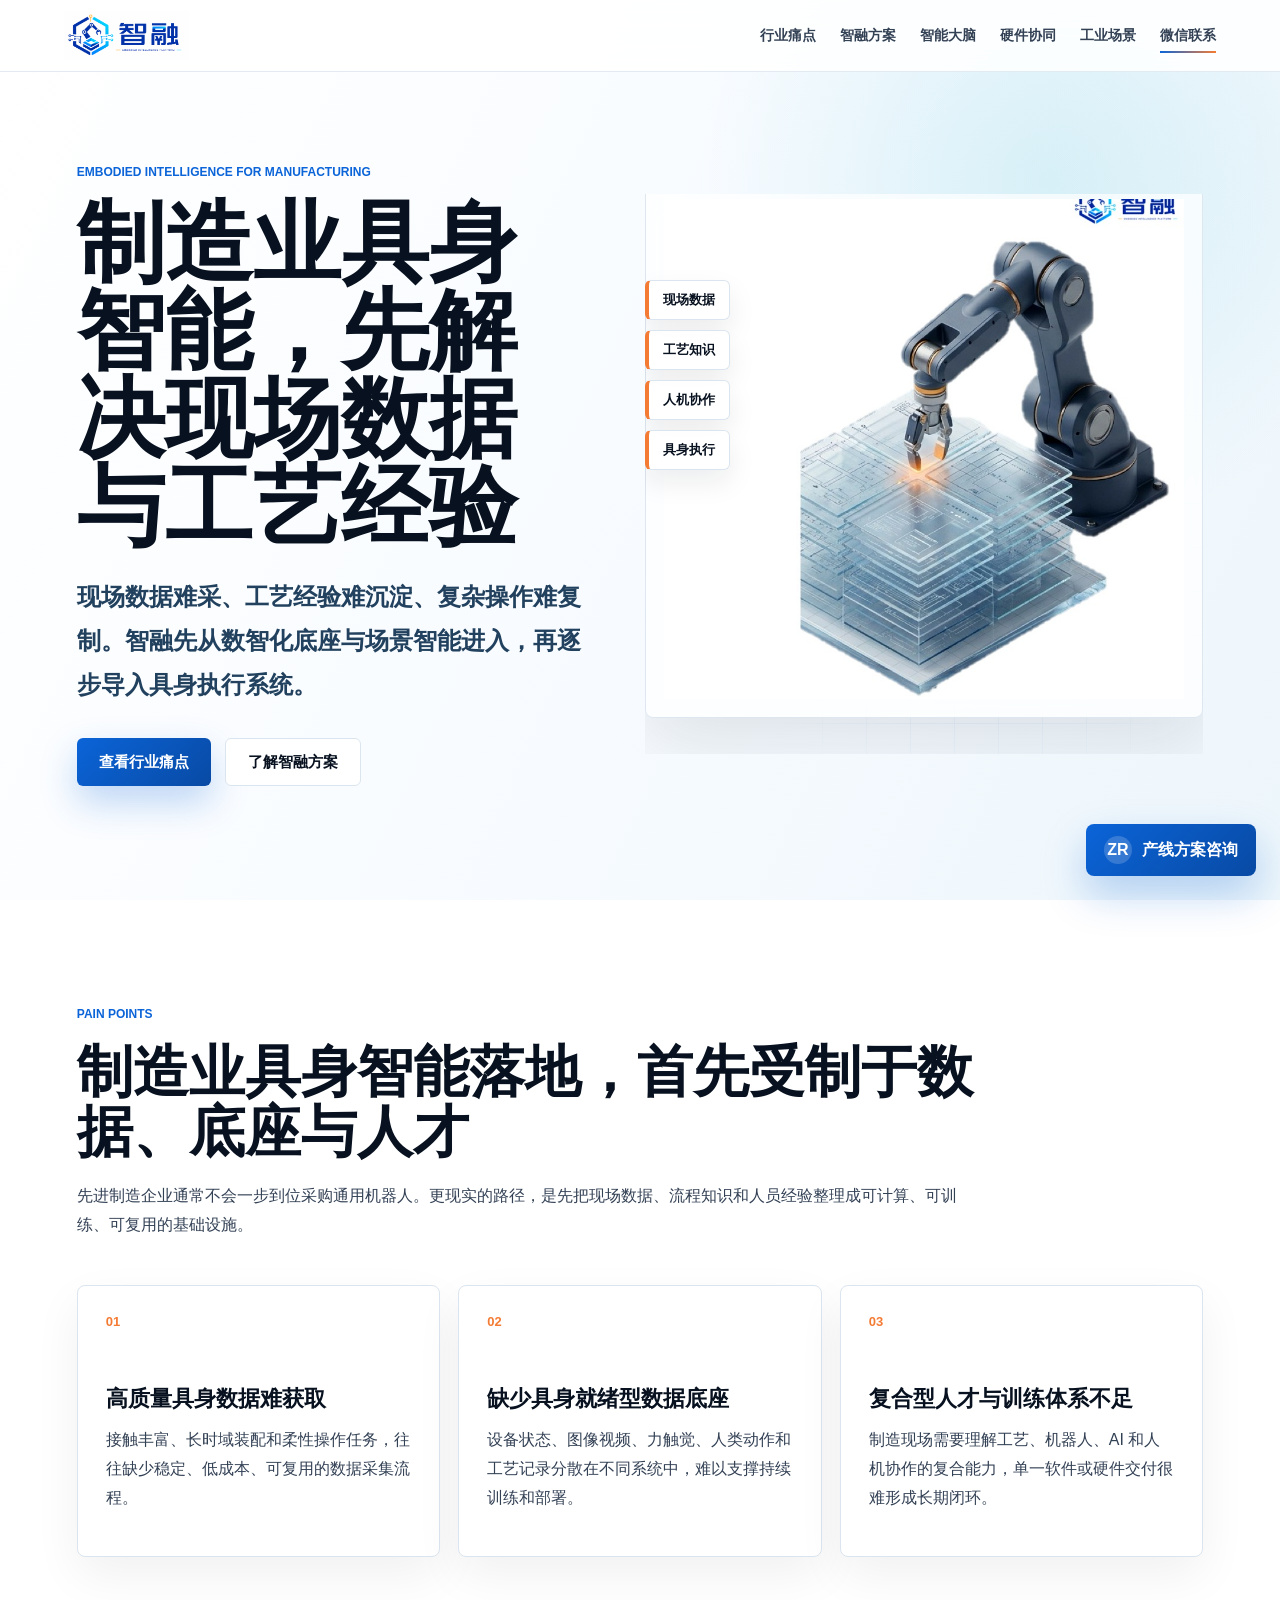
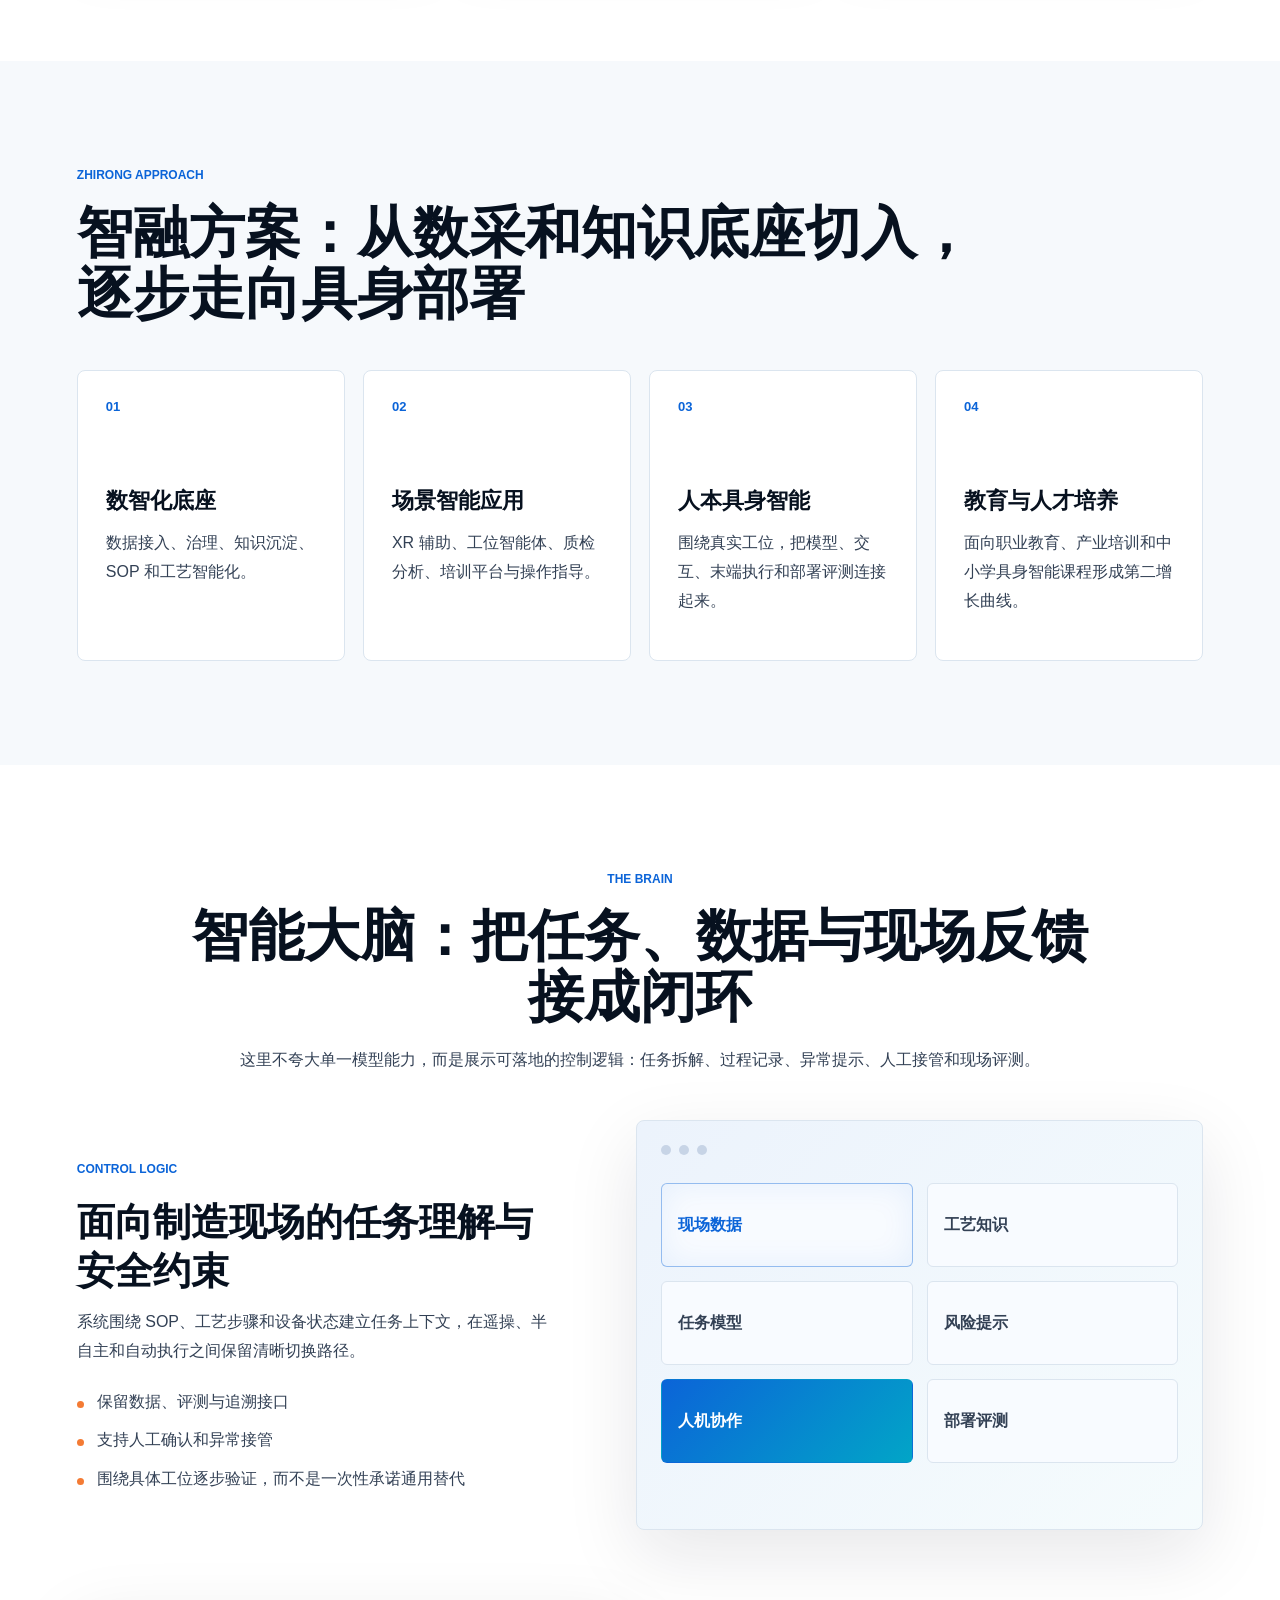
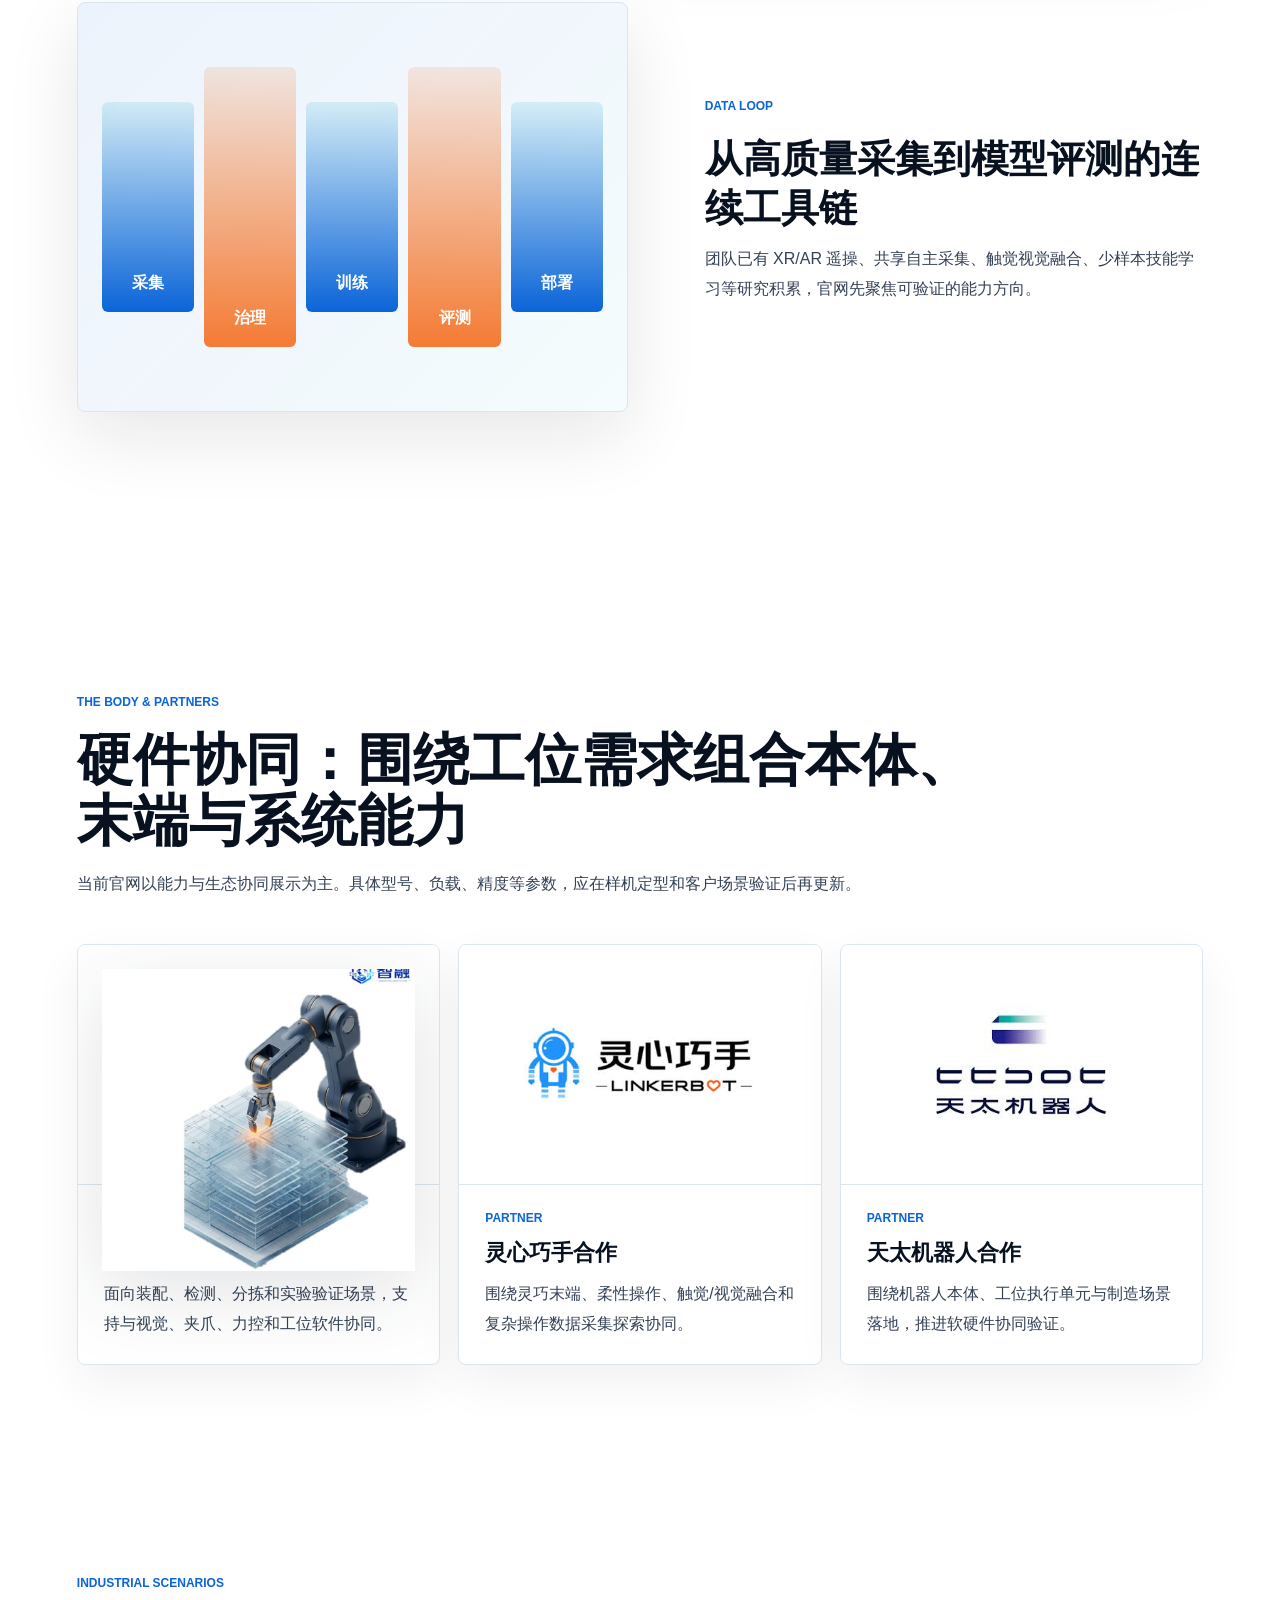
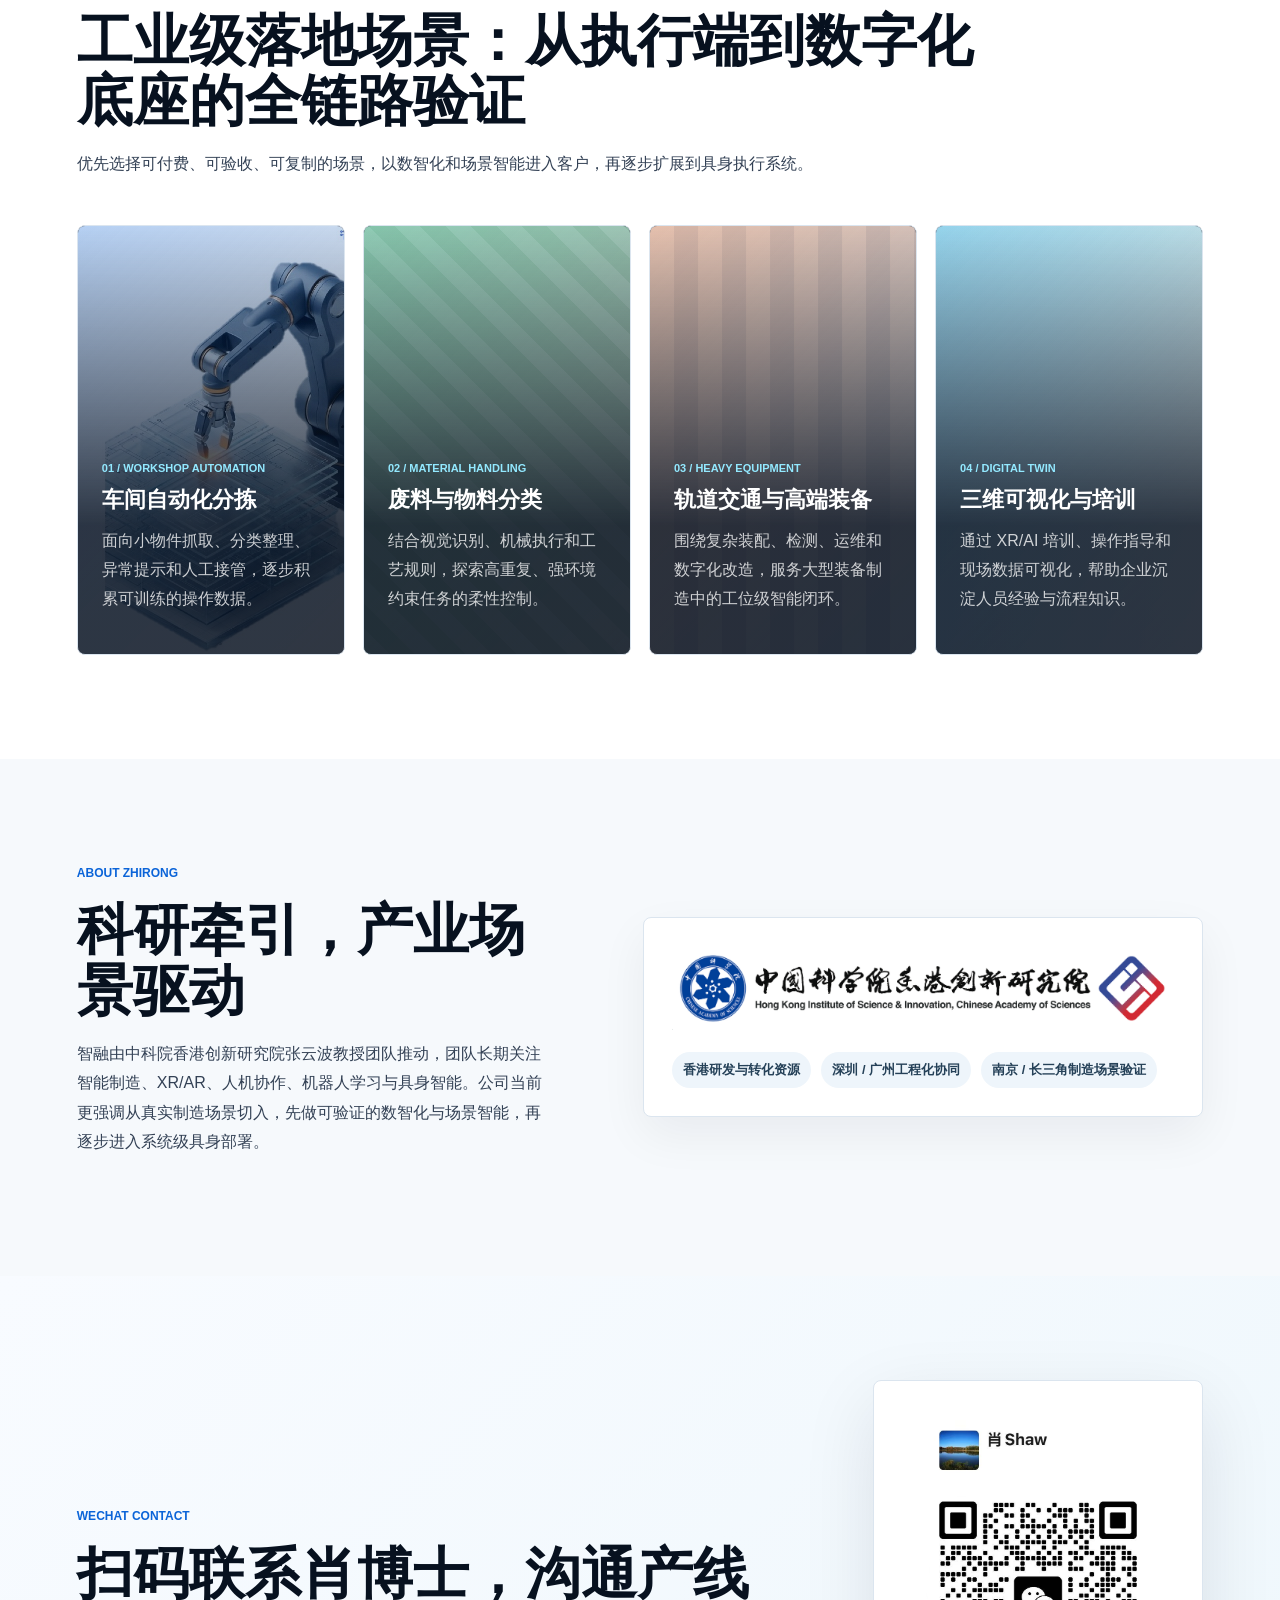
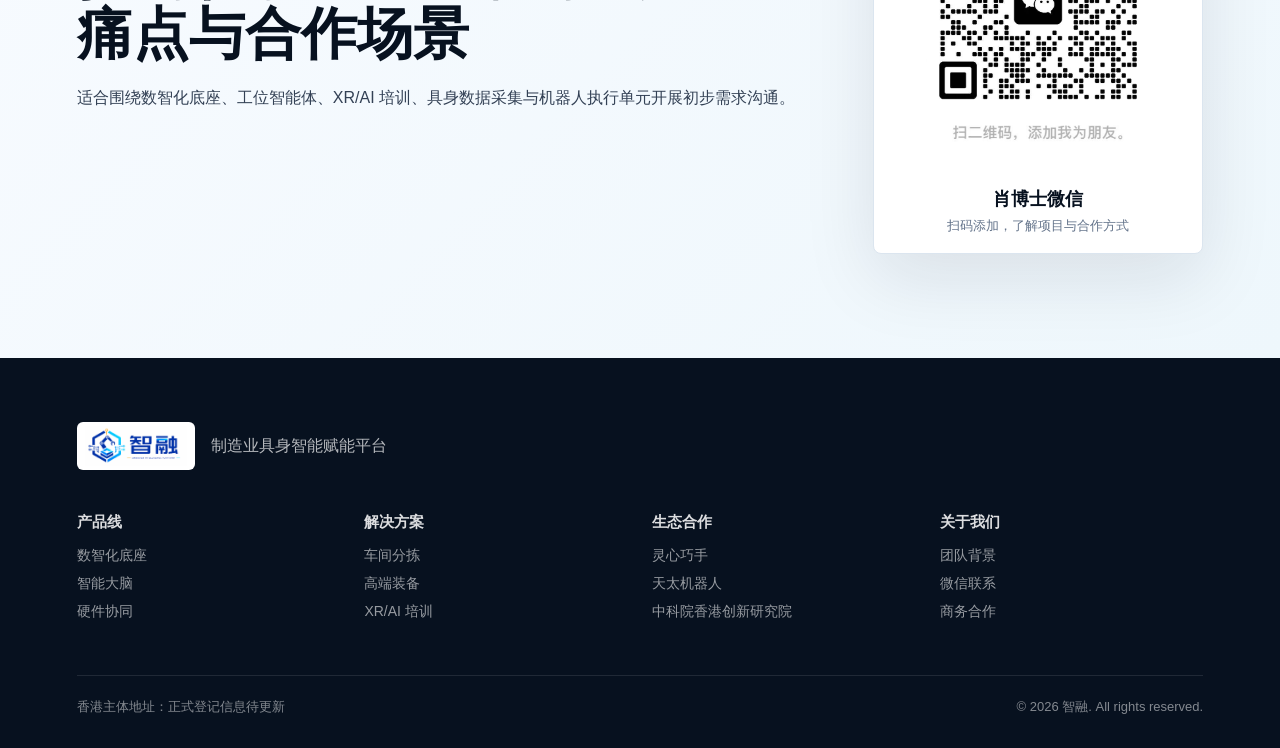
==== index.html @ 3325f9a1 "Initial static website" ====
<!doctype html>
<html lang="zh-CN">
  <head>
    <meta charset="utf-8" />
    <meta name="viewport" content="width=device-width, initial-scale=1" />
    <title>智融 | 制造业具身智能赋能平台</title>
    <meta
      name="description"
      content="智融面向先进制造业，围绕现场数据、工艺知识、人机协作与具身执行能力，建设可落地的智能制造解决方案。"
    />
    <meta name="theme-color" content="#ffffff" />
    <meta property="og:title" content="智融 | 制造业具身智能赋能平台" />
    <meta
      property="og:description"
      content="先解决制造现场的数据、知识和人才瓶颈，再逐步导入场景智能与具身执行系统。"
    />
    <meta property="og:image" content="assets/zhirong-presentation-cover.png" />
    <link rel="icon" href="assets/zhirong-logo.png" />
    <link rel="stylesheet" href="styles.css" />
  </head>
  <body>
    <header class="site-header" data-header>
      <a class="brand" href="#top" aria-label="智融首页">
        <img src="assets/zhirong-logo.png" alt="智融" />
      </a>
      <button class="nav-toggle" type="button" aria-label="打开导航" aria-expanded="false" data-nav-toggle>
        <span></span>
        <span></span>
      </button>
      <nav class="site-nav" data-nav>
        <a href="#pain">行业痛点</a>
        <a href="#solution">智融方案</a>
        <a href="#brain">智能大脑</a>
        <a href="#body">硬件协同</a>
        <a href="#scenarios">工业场景</a>
        <a href="#contact">微信联系</a>
      </nav>
    </header>

    <main id="top">
      <section class="hero" aria-label="智融制造业具身智能赋能平台">
        <div class="hero-copy">
          <p class="eyebrow">Embodied Intelligence for Manufacturing</p>
          <h1>制造业具身智能，先解决现场数据与工艺经验</h1>
          <p class="hero-lede">
            现场数据难采、工艺经验难沉淀、复杂操作难复制。智融先从数智化底座与场景智能进入，再逐步导入具身执行系统。
          </p>
          <div class="hero-actions">
            <a class="button primary" href="#pain">查看行业痛点</a>
            <a class="button secondary" href="#solution">了解智融方案</a>
          </div>
        </div>
        <div class="hero-visual" data-parallax-stage>
          <div class="visual-card">
            <img src="assets/hero-robot-platform.jpg" alt="机械臂与数据底座示意" data-parallax-machine />
          </div>
          <div class="status-stack" aria-label="能力路径">
            <span>现场数据</span>
            <span>工艺知识</span>
            <span>人机协作</span>
            <span>具身执行</span>
          </div>
        </div>
      </section>

      <section class="section pain-section" id="pain">
        <div class="section-heading">
          <p class="eyebrow">Pain Points</p>
          <h2>制造业具身智能落地，首先受制于数据、底座与人才</h2>
          <p>
            先进制造企业通常不会一步到位采购通用机器人。更现实的路径，是先把现场数据、流程知识和人员经验整理成可计算、可训练、可复用的基础设施。
          </p>
        </div>
        <div class="pain-grid">
          <article>
            <span>01</span>
            <h3>高质量具身数据难获取</h3>
            <p>接触丰富、长时域装配和柔性操作任务，往往缺少稳定、低成本、可复用的数据采集流程。</p>
          </article>
          <article>
            <span>02</span>
            <h3>缺少具身就绪型数据底座</h3>
            <p>设备状态、图像视频、力触觉、人类动作和工艺记录分散在不同系统中，难以支撑持续训练和部署。</p>
          </article>
          <article>
            <span>03</span>
            <h3>复合型人才与训练体系不足</h3>
            <p>制造现场需要理解工艺、机器人、AI 和人机协作的复合能力，单一软件或硬件交付很难形成长期闭环。</p>
          </article>
        </div>
      </section>

      <section class="section solution-section" id="solution">
        <div class="section-heading">
          <p class="eyebrow">Zhirong Approach</p>
          <h2>智融方案：从数采和知识底座切入，逐步走向具身部署</h2>
        </div>
        <div class="solution-flow">
          <div>
            <strong>数智化底座</strong>
            <p>数据接入、治理、知识沉淀、SOP 和工艺智能化。</p>
          </div>
          <div>
            <strong>场景智能应用</strong>
            <p>XR 辅助、工位智能体、质检分析、培训平台与操作指导。</p>
          </div>
          <div>
            <strong>人本具身智能</strong>
            <p>围绕真实工位，把模型、交互、末端执行和部署评测连接起来。</p>
          </div>
          <div>
            <strong>教育与人才培养</strong>
            <p>面向职业教育、产业培训和中小学具身智能课程形成第二增长曲线。</p>
          </div>
        </div>
      </section>

      <section class="section brain-section" id="brain">
        <div class="section-heading center">
          <p class="eyebrow">The Brain</p>
          <h2>智能大脑：把任务、数据与现场反馈接成闭环</h2>
          <p>
            这里不夸大单一模型能力，而是展示可落地的控制逻辑：任务拆解、过程记录、异常提示、人工接管和现场评测。
          </p>
        </div>
        <div class="zigzag">
          <article class="copy-block">
            <p class="eyebrow">Control Logic</p>
            <h3>面向制造现场的任务理解与安全约束</h3>
            <p>系统围绕 SOP、工艺步骤和设备状态建立任务上下文，在遥操、半自主和自动执行之间保留清晰切换路径。</p>
            <ul>
              <li>保留数据、评测与追溯接口</li>
              <li>支持人工确认和异常接管</li>
              <li>围绕具体工位逐步验证，而不是一次性承诺通用替代</li>
            </ul>
          </article>
          <div class="ui-visual" aria-label="智能控制界面示意">
            <div class="ui-bar">
              <span></span>
              <span></span>
              <span></span>
            </div>
            <div class="ui-grid">
              <div class="ui-node active">现场数据</div>
              <div class="ui-node">工艺知识</div>
              <div class="ui-node">任务模型</div>
              <div class="ui-node">风险提示</div>
              <div class="ui-node accent">人机协作</div>
              <div class="ui-node">部署评测</div>
            </div>
          </div>
        </div>
        <div class="zigzag reverse">
          <article class="copy-block">
            <p class="eyebrow">Data Loop</p>
            <h3>从高质量采集到模型评测的连续工具链</h3>
            <p>团队已有 XR/AR 遥操、共享自主采集、触觉视觉融合、少样本技能学习等研究积累，官网先聚焦可验证的能力方向。</p>
          </article>
          <div class="pipeline-visual" aria-label="数据闭环示意">
            <div>采集</div>
            <div>治理</div>
            <div>训练</div>
            <div>评测</div>
            <div>部署</div>
          </div>
        </div>
      </section>

      <section class="section body-section" id="body">
        <div class="section-heading">
          <p class="eyebrow">The Body & Partners</p>
          <h2>硬件协同：围绕工位需求组合本体、末端与系统能力</h2>
          <p>
            当前官网以能力与生态协同展示为主。具体型号、负载、精度等参数，应在样机定型和客户场景验证后再更新。
          </p>
        </div>
        <div class="body-grid">
          <article class="hardware-card">
            <div class="product-shot">
              <img src="assets/hero-robot-platform.jpg" alt="机械臂与数据底座示意" />
            </div>
            <div class="hardware-copy">
              <span>Workcell Unit</span>
              <h3>机械臂工作单元</h3>
              <p>面向装配、检测、分拣和实验验证场景，支持与视觉、夹爪、力控和工位软件协同。</p>
            </div>
          </article>
          <article class="hardware-card">
            <div class="product-emblem">
              <img src="assets/lingxin-logo.jpeg" alt="灵心巧手" />
            </div>
            <div class="hardware-copy">
              <span>Partner</span>
              <h3>灵心巧手合作</h3>
              <p>围绕灵巧末端、柔性操作、触觉/视觉融合和复杂操作数据采集探索协同。</p>
            </div>
          </article>
          <article class="hardware-card">
            <div class="product-emblem compact">
              <img src="assets/tiantai-logo.jpeg" alt="天太机器人" />
            </div>
            <div class="hardware-copy">
              <span>Partner</span>
              <h3>天太机器人合作</h3>
              <p>围绕机器人本体、工位执行单元与制造场景落地，推进软硬件协同验证。</p>
            </div>
          </article>
        </div>
      </section>

      <section class="section scenario-section" id="scenarios">
        <div class="section-heading">
          <p class="eyebrow">Industrial Scenarios</p>
          <h2>工业级落地场景：从执行端到数字化底座的全链路验证</h2>
          <p>
            优先选择可付费、可验收、可复制的场景，以数智化和场景智能进入客户，再逐步扩展到具身执行系统。
          </p>
        </div>
        <div class="scenario-cards">
          <article class="scenario-card sort">
            <div>
              <span>01 / Workshop Automation</span>
              <h3>车间自动化分拣</h3>
              <p>面向小物件抓取、分类整理、异常提示和人工接管，逐步积累可训练的操作数据。</p>
            </div>
          </article>
          <article class="scenario-card waste">
            <div>
              <span>02 / Material Handling</span>
              <h3>废料与物料分类</h3>
              <p>结合视觉识别、机械执行和工艺规则，探索高重复、强环境约束任务的柔性控制。</p>
            </div>
          </article>
          <article class="scenario-card rail">
            <div>
              <span>03 / Heavy Equipment</span>
              <h3>轨道交通与高端装备</h3>
              <p>围绕复杂装配、检测、运维和数字化改造，服务大型装备制造中的工位级智能闭环。</p>
            </div>
          </article>
          <article class="scenario-card twin">
            <div>
              <span>04 / Digital Twin</span>
              <h3>三维可视化与培训</h3>
              <p>通过 XR/AI 培训、操作指导和现场数据可视化，帮助企业沉淀人员经验与流程知识。</p>
            </div>
          </article>
        </div>
      </section>

      <section class="section about-section" id="about">
        <div class="about-copy">
          <p class="eyebrow">About Zhirong</p>
          <h2>科研牵引，产业场景驱动</h2>
          <p>
            智融由中科院香港创新研究院张云波教授团队推动，团队长期关注智能制造、XR/AR、人机协作、机器人学习与具身智能。公司当前更强调从真实制造场景切入，先做可验证的数智化与场景智能，再逐步进入系统级具身部署。
          </p>
        </div>
        <div class="about-panel">
          <img src="assets/hksi-logo.png" alt="中国科学院香港创新研究院" />
          <div class="about-tags">
            <span>香港研发与转化资源</span>
            <span>深圳 / 广州工程化协同</span>
            <span>南京 / 长三角制造场景验证</span>
          </div>
        </div>
      </section>

      <section class="section contact-section" id="contact">
        <div class="contact-copy">
          <p class="eyebrow">Wechat Contact</p>
          <h2>扫码联系肖博士，沟通产线痛点与合作场景</h2>
          <p>适合围绕数智化底座、工位智能体、XR/AI 培训、具身数据采集与机器人执行单元开展初步需求沟通。</p>
        </div>
        <div class="wechat-card">
          <img src="assets/wechat-contact.jpg" alt="肖博士微信二维码" />
          <strong>肖博士微信</strong>
          <span>扫码添加，了解项目与合作方式</span>
        </div>
      </section>
    </main>

    <a class="zrbot-widget" href="#contact" aria-label="跳转到微信二维码联系入口">
      <span>ZR</span>
      产线方案咨询
    </a>

    <footer class="site-footer">
      <div class="footer-brand">
        <img src="assets/zhirong-logo.png" alt="智融" />
        <p>制造业具身智能赋能平台</p>
      </div>
      <div class="footer-links">
        <div>
          <h3>产品线</h3>
          <a href="#solution">数智化底座</a>
          <a href="#brain">智能大脑</a>
          <a href="#body">硬件协同</a>
        </div>
        <div>
          <h3>解决方案</h3>
          <a href="#scenarios">车间分拣</a>
          <a href="#scenarios">高端装备</a>
          <a href="#scenarios">XR/AI 培训</a>
        </div>
        <div>
          <h3>生态合作</h3>
          <a href="#body">灵心巧手</a>
          <a href="#body">天太机器人</a>
          <a href="#about">中科院香港创新研究院</a>
        </div>
        <div>
          <h3>关于我们</h3>
          <a href="#about">团队背景</a>
          <a href="#contact">微信联系</a>
          <a href="#contact">商务合作</a>
        </div>
      </div>
      <div class="footer-bottom">
        <span>香港主体地址：正式登记信息待更新</span>
        <span>© 2026 智融. All rights reserved.</span>
      </div>
    </footer>

    <script src="script.js"></script>
  </body>
</html>
---- styles.css ----
:root {
  color-scheme: light;
  --ink: #07111f;
  --ink-soft: #334155;
  --muted: #64748b;
  --line: #dbe5ef;
  --paper: #f6f9fc;
  --white: #ffffff;
  --blue: #0b64d8;
  --cyan: #02a5c7;
  --orange: #f47b34;
  --green: #0f9f6e;
  --radius: 8px;
  --shadow: 0 24px 72px rgba(15, 23, 42, 0.1);
}

* {
  box-sizing: border-box;
}

html {
  scroll-behavior: smooth;
  scroll-padding-top: 72px;
}

body {
  margin: 0;
  color: var(--ink);
  background: var(--white);
  font-family: Inter, "PingFang SC", "Microsoft YaHei", "Noto Sans SC", Arial, sans-serif;
  overflow-x: hidden;
}

body.nav-open {
  overflow: hidden;
}

a {
  color: inherit;
  text-decoration: none;
}

img {
  display: block;
  max-width: 100%;
}

h1,
h2,
h3,
p {
  margin-top: 0;
}

h1 {
  margin-bottom: 24px;
  max-width: 760px;
  font-size: clamp(46px, 7vw, 88px);
  line-height: 1;
  font-weight: 880;
}

h2 {
  margin-bottom: 18px;
  font-size: clamp(31px, 4.7vw, 56px);
  line-height: 1.08;
  font-weight: 840;
}

h3 {
  margin-bottom: 12px;
  font-size: 22px;
  line-height: 1.28;
}

p {
  color: var(--ink-soft);
  line-height: 1.82;
}

.site-header {
  position: fixed;
  inset: 0 0 auto;
  z-index: 40;
  display: flex;
  align-items: center;
  justify-content: space-between;
  height: 72px;
  padding: 0 clamp(20px, 5vw, 72px);
  background: rgba(255, 255, 255, 0.86);
  border-bottom: 1px solid rgba(219, 229, 239, 0.78);
  backdrop-filter: blur(18px);
}

.site-header.is-scrolled {
  box-shadow: 0 12px 36px rgba(15, 23, 42, 0.08);
}

.brand {
  display: inline-flex;
  align-items: center;
  width: 126px;
}

.brand img {
  width: 100%;
}

.site-nav {
  display: flex;
  align-items: center;
  gap: 24px;
  color: var(--ink-soft);
  font-size: 14px;
  font-weight: 720;
}

.site-nav a {
  position: relative;
  padding: 10px 0;
}

.site-nav a::after {
  position: absolute;
  right: 0;
  bottom: 2px;
  left: 0;
  height: 2px;
  content: "";
  background: linear-gradient(90deg, var(--blue), var(--orange));
  transform: scaleX(0);
  transform-origin: left;
  transition: transform 180ms ease;
}

.site-nav a:hover::after,
.site-nav a.active::after {
  transform: scaleX(1);
}

.nav-toggle {
  display: none;
  width: 44px;
  height: 44px;
  padding: 0;
  background: var(--white);
  border: 1px solid var(--line);
  border-radius: 6px;
}

.nav-toggle span {
  display: block;
  width: 22px;
  height: 2px;
  margin: 6px auto;
  background: var(--ink);
}

.eyebrow {
  margin: 0 0 16px;
  color: var(--blue);
  font-size: 12px;
  font-weight: 850;
  letter-spacing: 0;
  text-transform: uppercase;
}

.hero {
  min-height: 100svh;
  display: grid;
  grid-template-columns: minmax(0, 0.95fr) minmax(420px, 1.05fr);
  gap: clamp(28px, 5vw, 78px);
  align-items: center;
  padding: 120px clamp(20px, 6vw, 92px) 72px;
  overflow: hidden;
  background:
    radial-gradient(circle at 82% 20%, rgba(2, 165, 199, 0.12), transparent 28%),
    linear-gradient(115deg, #ffffff 0%, #f7fbff 54%, #edf6fb 100%);
}

.hero-copy {
  position: relative;
  z-index: 2;
}

.hero-lede {
  max-width: 680px;
  margin-bottom: 32px;
  color: #21415e;
  font-size: clamp(18px, 2vw, 24px);
  font-weight: 680;
}

.hero-actions {
  display: flex;
  flex-wrap: wrap;
  gap: 14px;
}

.button {
  display: inline-flex;
  align-items: center;
  justify-content: center;
  min-height: 48px;
  padding: 0 22px;
  border-radius: 6px;
  font-size: 15px;
  font-weight: 820;
  transition:
    transform 180ms ease,
    box-shadow 180ms ease;
}

.button:hover {
  transform: translateY(-2px);
}

.button.primary {
  color: var(--white);
  background: linear-gradient(135deg, var(--blue), #084aa4);
  box-shadow: 0 16px 36px rgba(11, 100, 216, 0.26);
}

.button.secondary {
  color: var(--ink);
  background: var(--white);
  border: 1px solid var(--line);
}

.hero-visual {
  position: relative;
  min-height: 560px;
  overflow: hidden;
}

.hero-visual::before {
  position: absolute;
  inset: 8% -12% -8% 8%;
  content: "";
  background-image:
    linear-gradient(rgba(11, 100, 216, 0.08) 1px, transparent 1px),
    linear-gradient(90deg, rgba(11, 100, 216, 0.08) 1px, transparent 1px);
  background-size: 44px 44px;
  border-radius: 50%;
  mask-image: radial-gradient(circle, #000 32%, transparent 72%);
}

.visual-card {
  position: absolute;
  right: 0;
  bottom: 36px;
  width: min(680px, 100%);
  padding: 18px;
  background: rgba(255, 255, 255, 0.72);
  border: 1px solid rgba(219, 229, 239, 0.9);
  border-radius: var(--radius);
  box-shadow: var(--shadow);
  backdrop-filter: blur(16px);
  overflow: hidden;
}

.visual-card img {
  width: 100%;
  transform: translate3d(var(--mx, 0), var(--my, 0), 0);
  transition: transform 120ms ease-out;
}

.status-stack {
  position: absolute;
  left: 0;
  top: 86px;
  display: grid;
  gap: 10px;
}

.status-stack span {
  padding: 10px 14px;
  color: var(--ink);
  font-size: 13px;
  font-weight: 800;
  background: rgba(255, 255, 255, 0.92);
  border: 1px solid var(--line);
  border-left: 4px solid var(--orange);
  border-radius: 6px;
  box-shadow: 0 12px 28px rgba(15, 23, 42, 0.08);
}

.section {
  padding: 104px clamp(20px, 6vw, 92px);
  scroll-margin-top: 72px;
}

.section-heading {
  max-width: 900px;
  margin-bottom: 46px;
}

.section-heading.center {
  margin-right: auto;
  margin-left: auto;
  text-align: center;
}

.pain-section,
.body-section {
  background: var(--white);
}

.solution-section,
.about-section {
  background: var(--paper);
}

.brain-section,
.scenario-section {
  background: var(--white);
}

.pain-grid,
.solution-flow,
.body-grid,
.scenario-cards {
  display: grid;
  gap: 18px;
}

.pain-grid {
  grid-template-columns: repeat(3, minmax(0, 1fr));
}

.pain-grid article,
.hardware-card {
  padding: 28px;
  background: var(--white);
  border: 1px solid var(--line);
  border-radius: var(--radius);
  box-shadow: 0 18px 48px rgba(15, 23, 42, 0.06);
}

.pain-grid span {
  display: block;
  margin-bottom: 56px;
  color: var(--orange);
  font-size: 13px;
  font-weight: 850;
}

.solution-flow {
  grid-template-columns: repeat(4, minmax(0, 1fr));
  counter-reset: solution;
}

.solution-flow div {
  position: relative;
  min-height: 250px;
  padding: 28px;
  background: var(--white);
  border: 1px solid var(--line);
  border-radius: var(--radius);
}

.solution-flow div::before {
  counter-increment: solution;
  content: "0" counter(solution);
  display: block;
  margin-bottom: 72px;
  color: var(--blue);
  font-size: 13px;
  font-weight: 850;
}

.solution-flow strong {
  display: block;
  margin-bottom: 12px;
  font-size: 22px;
}

.zigzag {
  display: grid;
  grid-template-columns: minmax(0, 0.92fr) minmax(420px, 1.08fr);
  gap: clamp(32px, 6vw, 82px);
  align-items: center;
  max-width: 1240px;
  margin: 0 auto 72px;
}

.zigzag.reverse {
  grid-template-columns: minmax(420px, 1.05fr) minmax(0, 0.95fr);
}

.zigzag.reverse .copy-block {
  order: 2;
}

.copy-block h3 {
  font-size: clamp(26px, 3vw, 40px);
}

.copy-block ul {
  display: grid;
  gap: 12px;
  margin: 24px 0 0;
  padding: 0;
  list-style: none;
}

.copy-block li {
  position: relative;
  padding-left: 20px;
  color: var(--ink-soft);
  line-height: 1.65;
}

.copy-block li::before {
  position: absolute;
  top: 0.75em;
  left: 0;
  width: 7px;
  height: 7px;
  content: "";
  background: var(--orange);
  border-radius: 50%;
}

.ui-visual,
.pipeline-visual {
  min-height: 410px;
  padding: 24px;
  background:
    linear-gradient(135deg, rgba(11, 100, 216, 0.08), rgba(2, 165, 199, 0.04)),
    var(--white);
  border: 1px solid var(--line);
  border-radius: var(--radius);
  box-shadow: var(--shadow);
}

.ui-bar {
  display: flex;
  gap: 8px;
  margin-bottom: 28px;
}

.ui-bar span {
  width: 10px;
  height: 10px;
  background: #c7d4e6;
  border-radius: 50%;
}

.ui-grid {
  display: grid;
  grid-template-columns: repeat(2, minmax(0, 1fr));
  gap: 14px;
}

.ui-node {
  min-height: 84px;
  display: flex;
  align-items: center;
  padding: 16px;
  color: var(--ink-soft);
  font-weight: 780;
  background: #f8fbff;
  border: 1px solid var(--line);
  border-radius: 6px;
}

.ui-node.active {
  color: var(--blue);
  border-color: rgba(11, 100, 216, 0.42);
  box-shadow: inset 0 0 32px rgba(11, 100, 216, 0.08);
}

.ui-node.accent {
  color: var(--white);
  background: linear-gradient(135deg, var(--blue), var(--cyan));
  border-color: transparent;
}

.pipeline-visual {
  display: grid;
  grid-template-columns: repeat(5, minmax(0, 1fr));
  gap: 10px;
  align-items: center;
}

.pipeline-visual div {
  min-height: 210px;
  display: flex;
  align-items: end;
  justify-content: center;
  padding: 18px 8px;
  color: var(--white);
  font-weight: 850;
  background: linear-gradient(180deg, rgba(2, 165, 199, 0.12), var(--blue));
  border-radius: 6px;
}

.pipeline-visual div:nth-child(2n) {
  min-height: 280px;
  background: linear-gradient(180deg, rgba(244, 123, 52, 0.14), var(--orange));
}

.body-grid {
  grid-template-columns: repeat(3, minmax(0, 1fr));
}

.hardware-card {
  display: grid;
  grid-template-rows: 240px 1fr;
  overflow: hidden;
  padding: 0;
}

.product-shot,
.product-emblem {
  display: grid;
  place-items: center;
  padding: 24px;
  background: var(--white);
  border-bottom: 1px solid var(--line);
}

.product-shot img {
  max-width: 100%;
  filter: drop-shadow(0 20px 40px rgba(15, 23, 42, 0.12));
}

.product-emblem img {
  width: min(280px, 84%);
}

.product-emblem.compact img {
  width: 170px;
}

.hardware-copy {
  padding: 26px;
}

.hardware-copy span {
  display: block;
  margin-bottom: 14px;
  color: var(--blue);
  font-size: 12px;
  font-weight: 850;
  text-transform: uppercase;
}

.hardware-copy p {
  margin-bottom: 0;
}

.scenario-cards {
  grid-template-columns: repeat(4, minmax(0, 1fr));
}

.scenario-card {
  position: relative;
  min-height: 430px;
  display: flex;
  align-items: end;
  overflow: hidden;
  padding: 24px;
  color: var(--white);
  background: #111827;
  border: 1px solid var(--line);
  border-radius: var(--radius);
}

.scenario-card::before {
  position: absolute;
  inset: 0;
  content: "";
  background:
    linear-gradient(180deg, transparent 0%, rgba(8, 17, 31, 0.82) 70%),
    var(--scene);
  background-position: center;
  background-size: cover;
  transition: transform 220ms ease;
}

.scenario-card:hover::before {
  transform: scale(1.04);
}

.scenario-card div {
  position: relative;
  z-index: 1;
}

.scenario-card span {
  display: block;
  margin-bottom: 12px;
  color: #93e9ff;
  font-size: 11px;
  font-weight: 850;
  text-transform: uppercase;
}

.scenario-card p {
  color: rgba(255, 255, 255, 0.78);
}

.scenario-card.sort {
  --scene: linear-gradient(135deg, rgba(11, 100, 216, 0.3), rgba(0, 0, 0, 0.1)), url("assets/hero-robot-platform.jpg");
}

.scenario-card.waste {
  --scene:
    linear-gradient(135deg, rgba(15, 159, 110, 0.38), rgba(0, 0, 0, 0.2)),
    repeating-linear-gradient(45deg, #dfe7e1 0 18px, #cddbd0 18px 36px);
}

.scenario-card.rail {
  --scene:
    linear-gradient(135deg, rgba(244, 123, 52, 0.35), rgba(0, 0, 0, 0.16)),
    repeating-linear-gradient(90deg, #dde5ee 0 24px, #c8d4e2 24px 48px);
}

.scenario-card.twin {
  --scene:
    linear-gradient(135deg, rgba(2, 165, 199, 0.32), rgba(0, 0, 0, 0.14)),
    linear-gradient(90deg, #dbeafe, #f8fbff);
}

.about-section {
  display: grid;
  grid-template-columns: minmax(0, 0.92fr) minmax(420px, 1.08fr);
  gap: clamp(34px, 7vw, 90px);
  align-items: center;
}

.about-panel {
  padding: 28px;
  background: var(--white);
  border: 1px solid var(--line);
  border-radius: var(--radius);
  box-shadow: 0 18px 48px rgba(15, 23, 42, 0.06);
}

.about-tags {
  display: flex;
  flex-wrap: wrap;
  gap: 10px;
  margin-top: 22px;
}

.about-tags span {
  padding: 9px 11px;
  color: #254158;
  font-size: 13px;
  font-weight: 760;
  background: #eef5fb;
  border-radius: 999px;
}

.contact-section {
  display: grid;
  grid-template-columns: minmax(0, 1fr) 330px;
  gap: clamp(28px, 6vw, 80px);
  align-items: center;
  background: linear-gradient(135deg, #f8fbff 0%, #eef7fc 100%);
}

.contact-copy p {
  max-width: 760px;
}

.wechat-card {
  padding: 18px;
  text-align: center;
  background: var(--white);
  border: 1px solid var(--line);
  border-radius: var(--radius);
  box-shadow: var(--shadow);
}

.wechat-card img {
  width: 100%;
  border-radius: 6px;
}

.wechat-card strong,
.wechat-card span {
  display: block;
}

.wechat-card strong {
  margin-top: 14px;
  font-size: 18px;
}

.wechat-card span {
  margin-top: 6px;
  color: var(--muted);
  font-size: 13px;
}

.zrbot-widget {
  position: fixed;
  right: 24px;
  bottom: 24px;
  z-index: 60;
  min-height: 52px;
  display: inline-flex;
  align-items: center;
  justify-content: center;
  gap: 10px;
  padding: 0 18px;
  color: var(--white);
  font-weight: 850;
  background: linear-gradient(135deg, var(--blue), #084aa4);
  border-radius: 8px;
  box-shadow: 0 18px 42px rgba(11, 100, 216, 0.28);
}

.zrbot-widget span {
  display: inline-flex;
  align-items: center;
  justify-content: center;
  width: 28px;
  height: 28px;
  background: rgba(255, 255, 255, 0.18);
  border-radius: 50%;
}

.site-footer {
  padding: 64px clamp(20px, 6vw, 92px) 32px;
  color: rgba(255, 255, 255, 0.86);
  background: #07111f;
}

.footer-brand {
  display: flex;
  align-items: center;
  gap: 16px;
  margin-bottom: 42px;
}

.footer-brand img {
  width: 118px;
  padding: 4px 8px;
  background: var(--white);
  border-radius: 6px;
}

.footer-brand p,
.site-footer p {
  color: rgba(255, 255, 255, 0.7);
  margin-bottom: 0;
}

.footer-links {
  display: grid;
  grid-template-columns: repeat(4, minmax(0, 1fr));
  gap: 24px;
  margin-bottom: 44px;
}

.footer-links h3 {
  margin-bottom: 16px;
  font-size: 15px;
}

.footer-links a {
  display: block;
  margin-bottom: 10px;
  color: rgba(255, 255, 255, 0.58);
  font-size: 14px;
}

.footer-bottom {
  display: flex;
  justify-content: space-between;
  gap: 20px;
  padding-top: 22px;
  color: rgba(255, 255, 255, 0.5);
  font-size: 13px;
  border-top: 1px solid rgba(255, 255, 255, 0.1);
}

@media (max-width: 1120px) {
  .hero {
    grid-template-columns: 1fr;
    min-height: auto;
  }

  .hero-visual {
    min-height: auto;
  }

  .visual-card {
    position: relative;
    right: auto;
    bottom: auto;
    width: min(720px, 100%);
    margin-top: 18px;
  }

  .status-stack {
    position: relative;
    left: auto;
    top: auto;
    grid-template-columns: repeat(4, max-content);
    margin-top: 14px;
  }

  .solution-flow,
  .body-grid,
  .scenario-cards {
    grid-template-columns: repeat(2, minmax(0, 1fr));
  }
}

@media (max-width: 820px) {
  html {
    scroll-padding-top: 66px;
  }

  .site-header {
    height: 66px;
    padding: 0 18px;
  }

  .brand {
    width: 112px;
  }

  .nav-toggle {
    display: block;
    z-index: 42;
  }

  .site-nav {
    position: fixed;
    inset: 66px 0 auto;
    display: grid;
    gap: 0;
    padding: 14px 20px 24px;
    background: rgba(255, 255, 255, 0.98);
    border-bottom: 1px solid var(--line);
    transform: translateY(-120%);
    transition: transform 180ms ease;
  }

  body.nav-open .site-nav {
    transform: translateY(0);
  }

  .site-nav a {
    padding: 14px 0;
  }

  .hero {
    padding-top: 106px;
  }

  h1 {
    font-size: 42px;
  }

  .section {
    padding: 76px 20px;
    scroll-margin-top: 66px;
  }

  .pain-grid,
  .solution-flow,
  .zigzag,
  .zigzag.reverse,
  .body-grid,
  .scenario-cards,
  .about-section,
  .contact-section,
  .footer-links {
    grid-template-columns: 1fr;
  }

  .zigzag.reverse .copy-block {
    order: 0;
  }

  .ui-visual,
  .pipeline-visual {
    min-height: 320px;
  }

  .pipeline-visual {
    grid-template-columns: 1fr;
  }

  .pipeline-visual div,
  .pipeline-visual div:nth-child(2n) {
    min-height: 72px;
    align-items: center;
  }

  .hardware-card {
    grid-template-rows: 220px 1fr;
  }

  .contact-section {
    gap: 28px;
  }

  .wechat-card {
    max-width: 340px;
  }

  .footer-bottom {
    display: grid;
  }
}

@media (max-width: 480px) {
  .hero-actions,
  .button {
    width: 100%;
  }

  .hero-actions {
    display: grid;
  }

  .ui-grid {
    grid-template-columns: 1fr;
  }

  .status-stack {
    grid-template-columns: repeat(2, max-content);
  }

  .zrbot-widget {
    right: 16px;
    bottom: 16px;
    max-width: calc(100vw - 32px);
  }
}
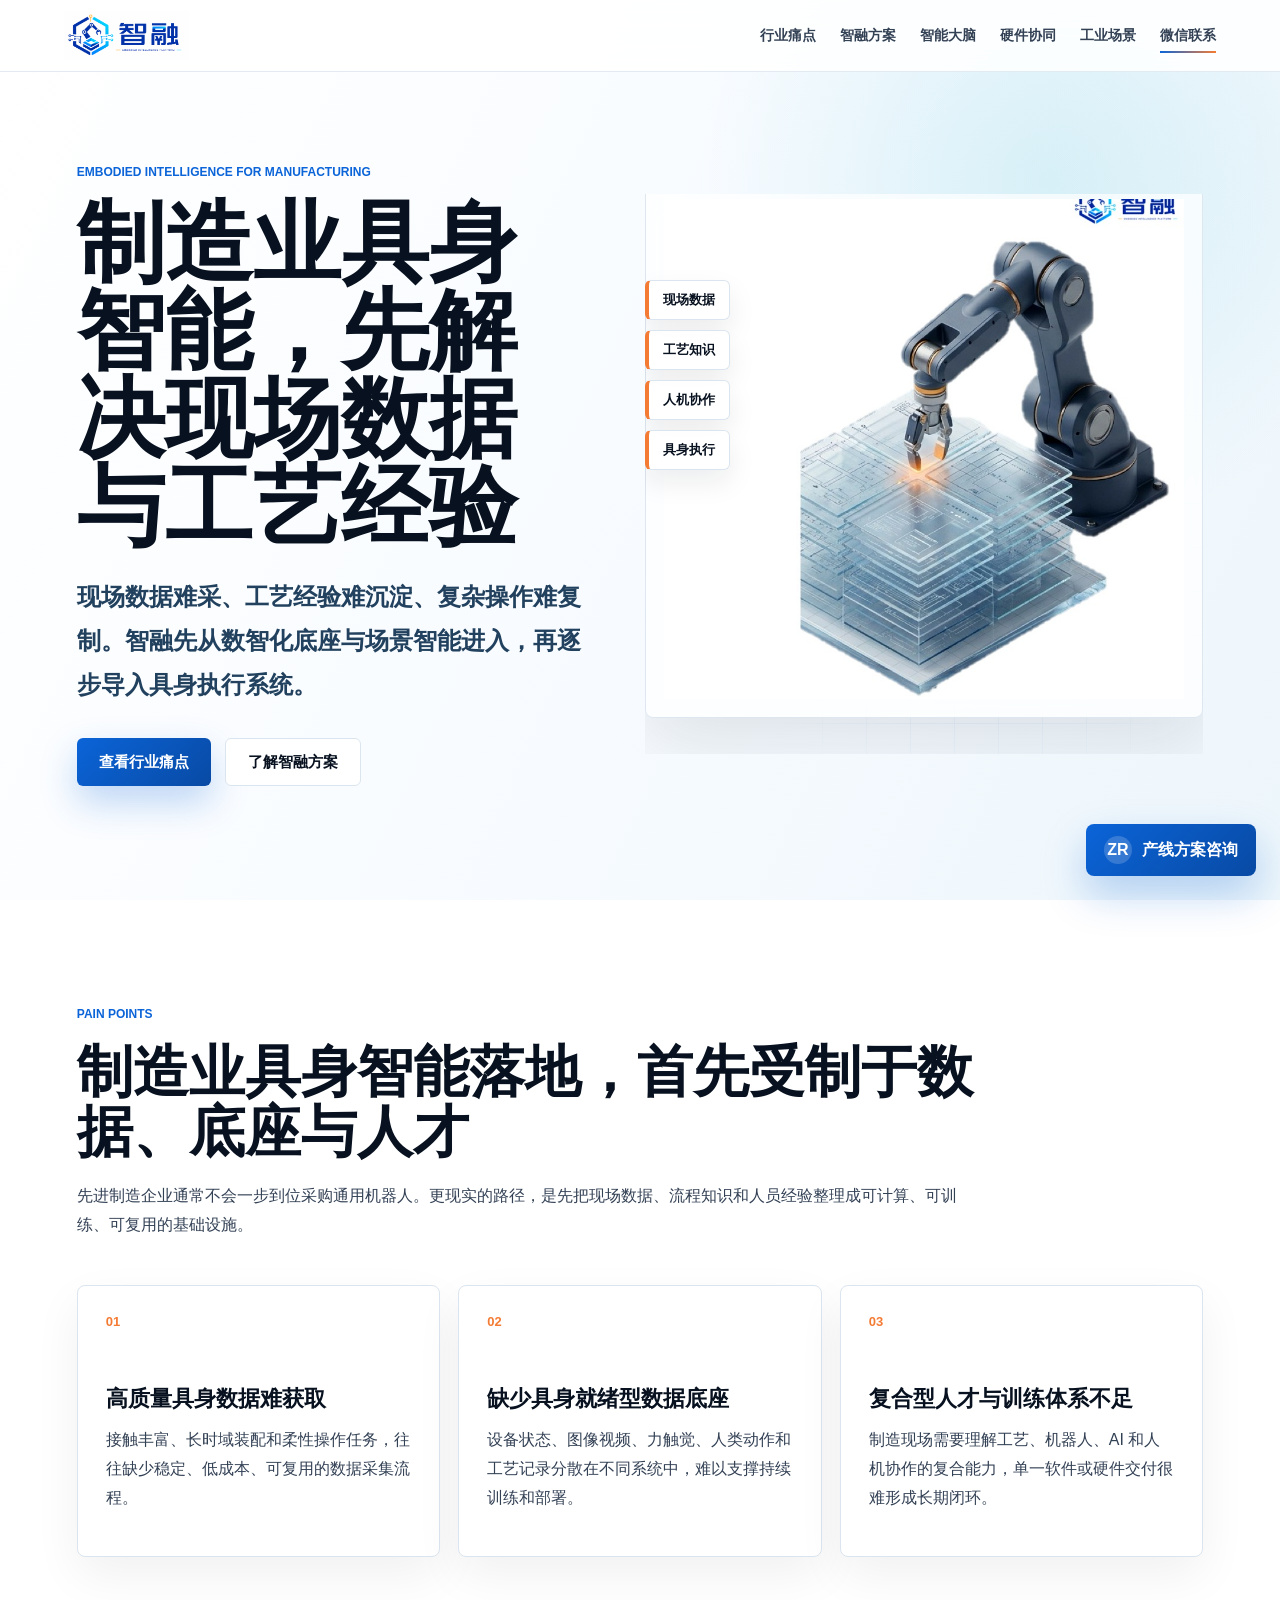
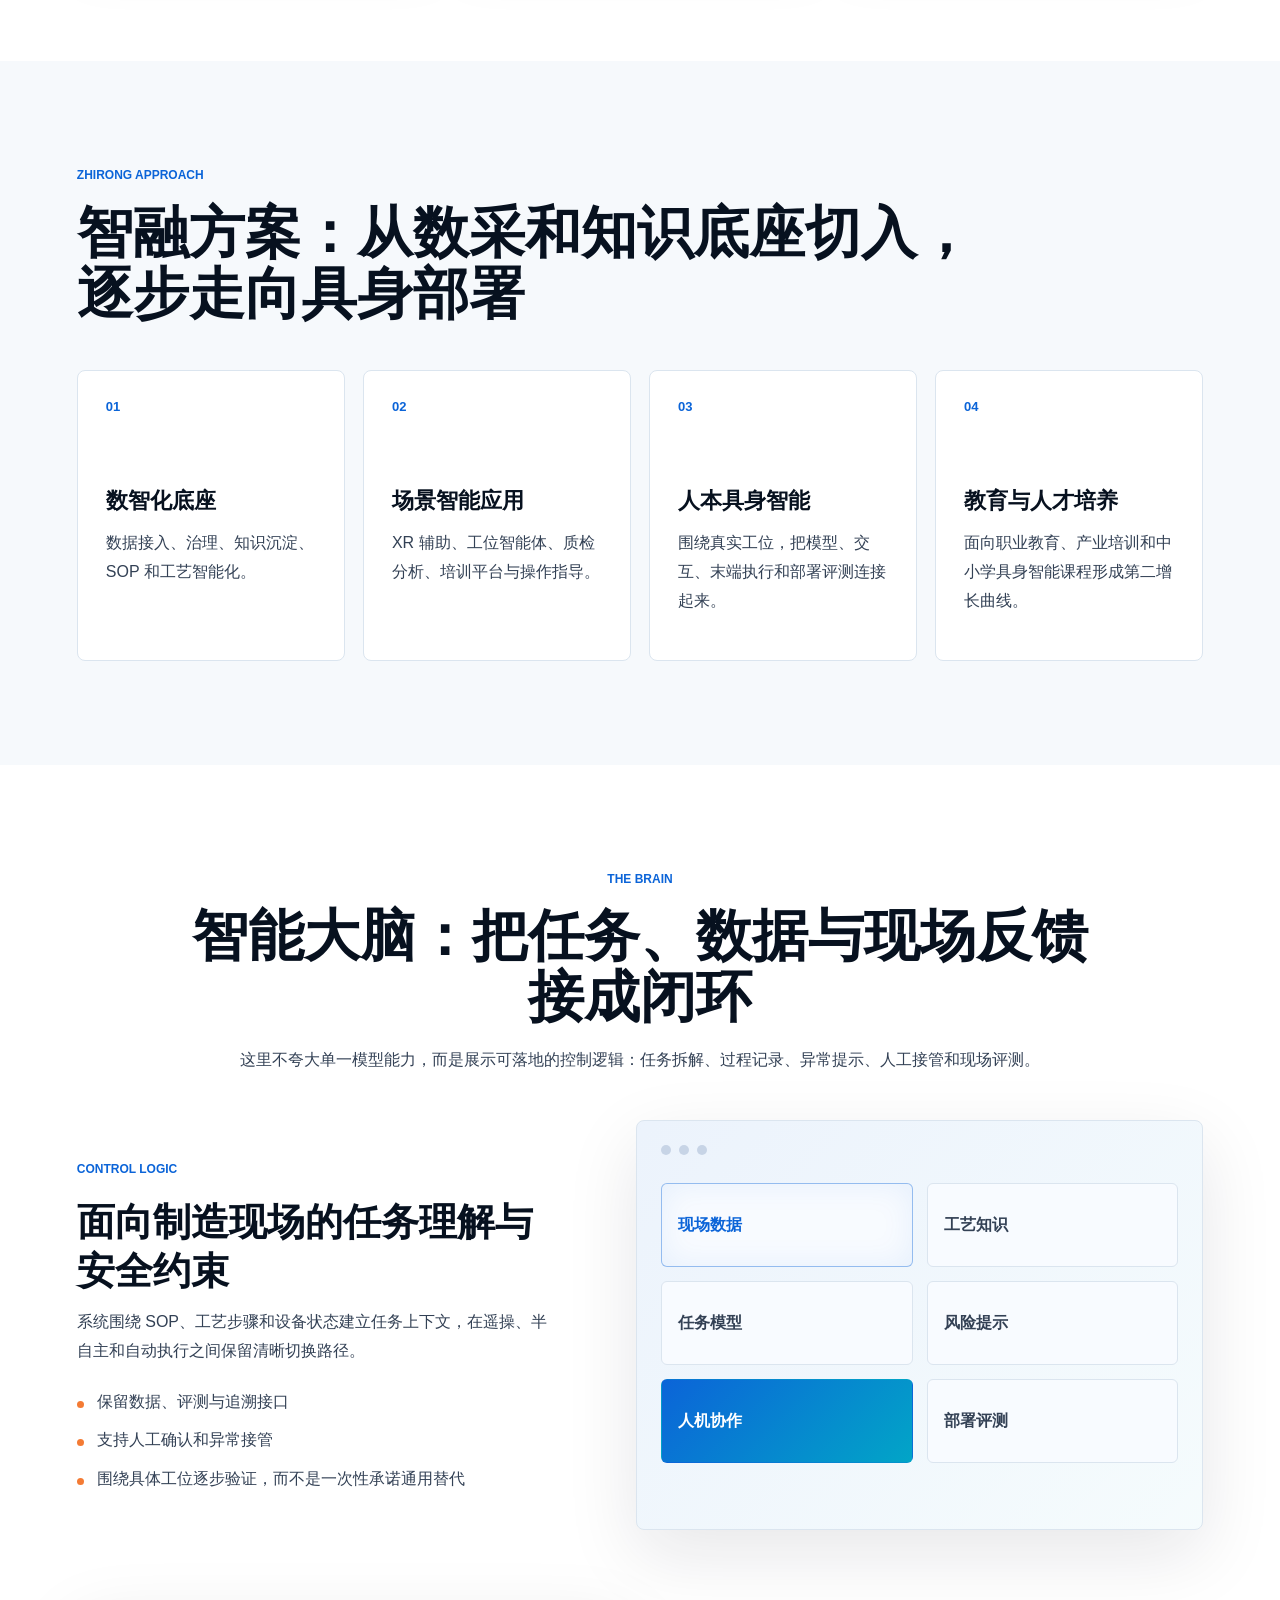
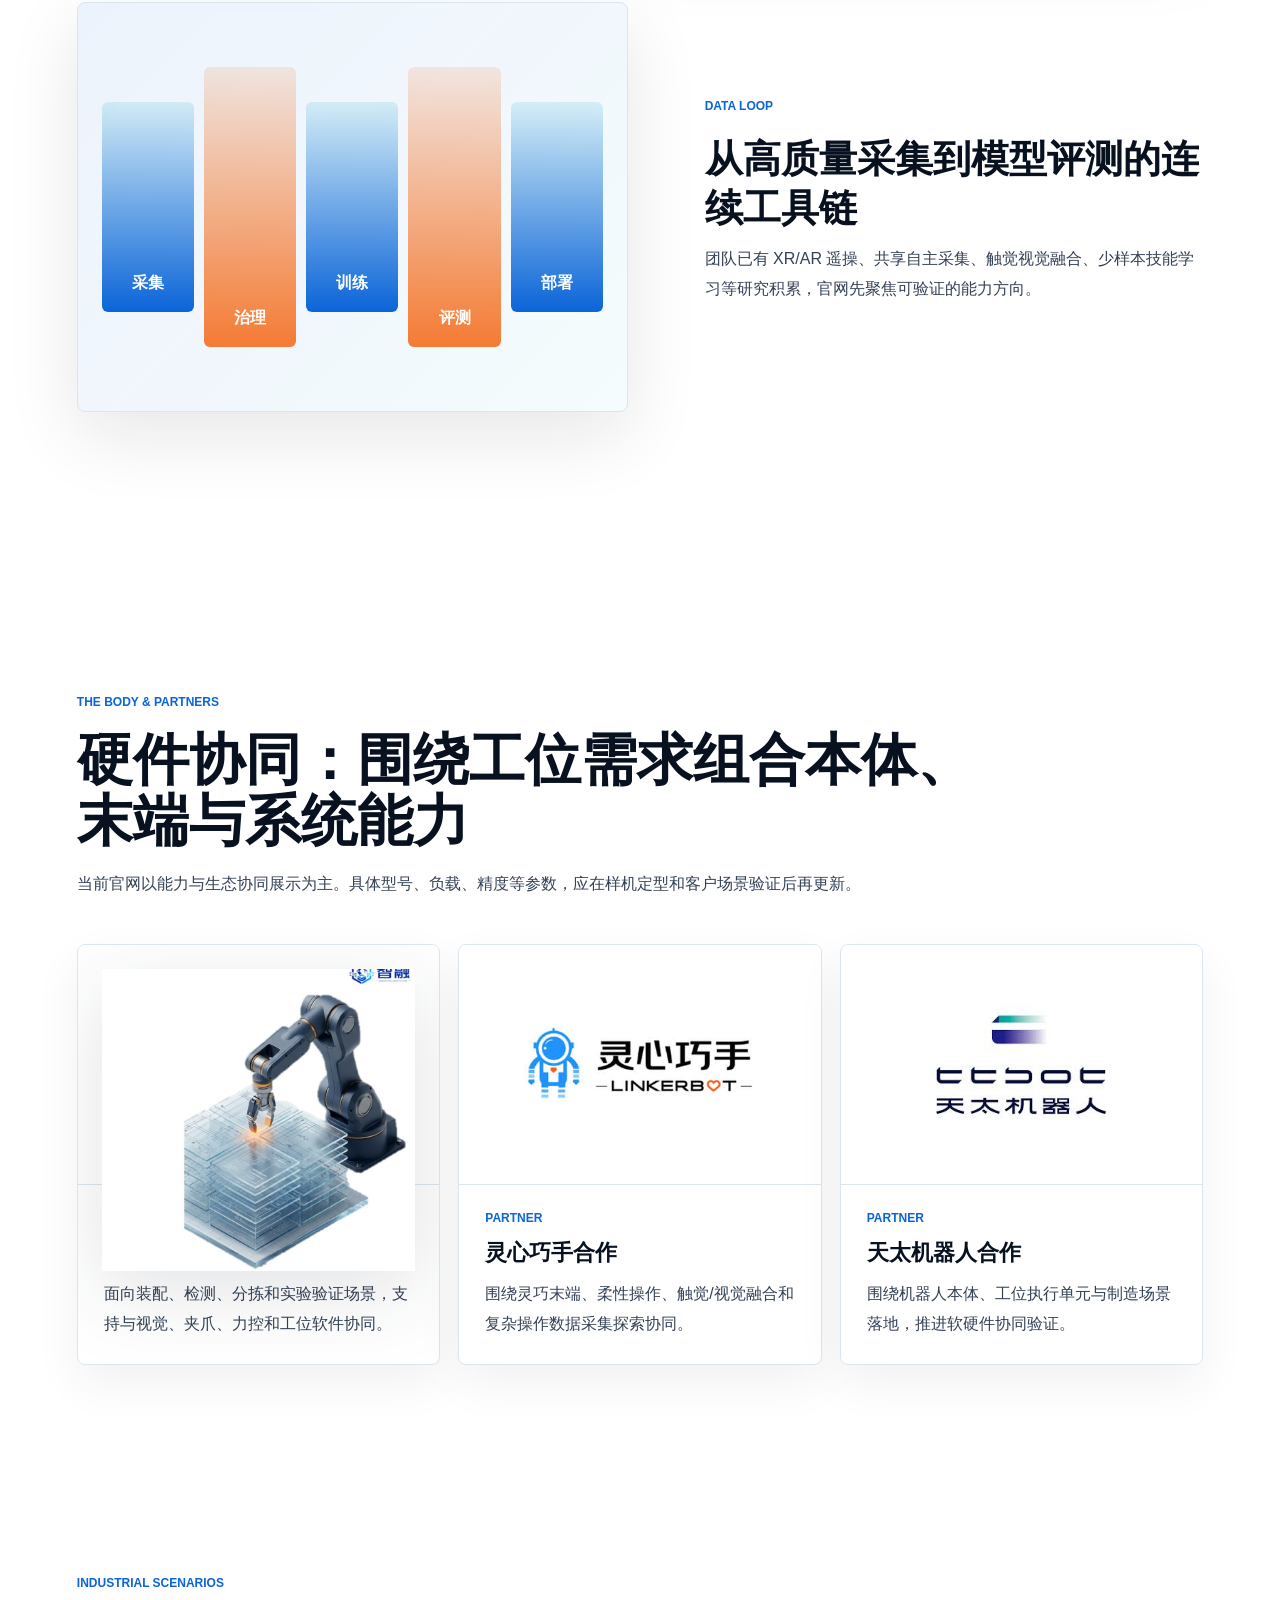
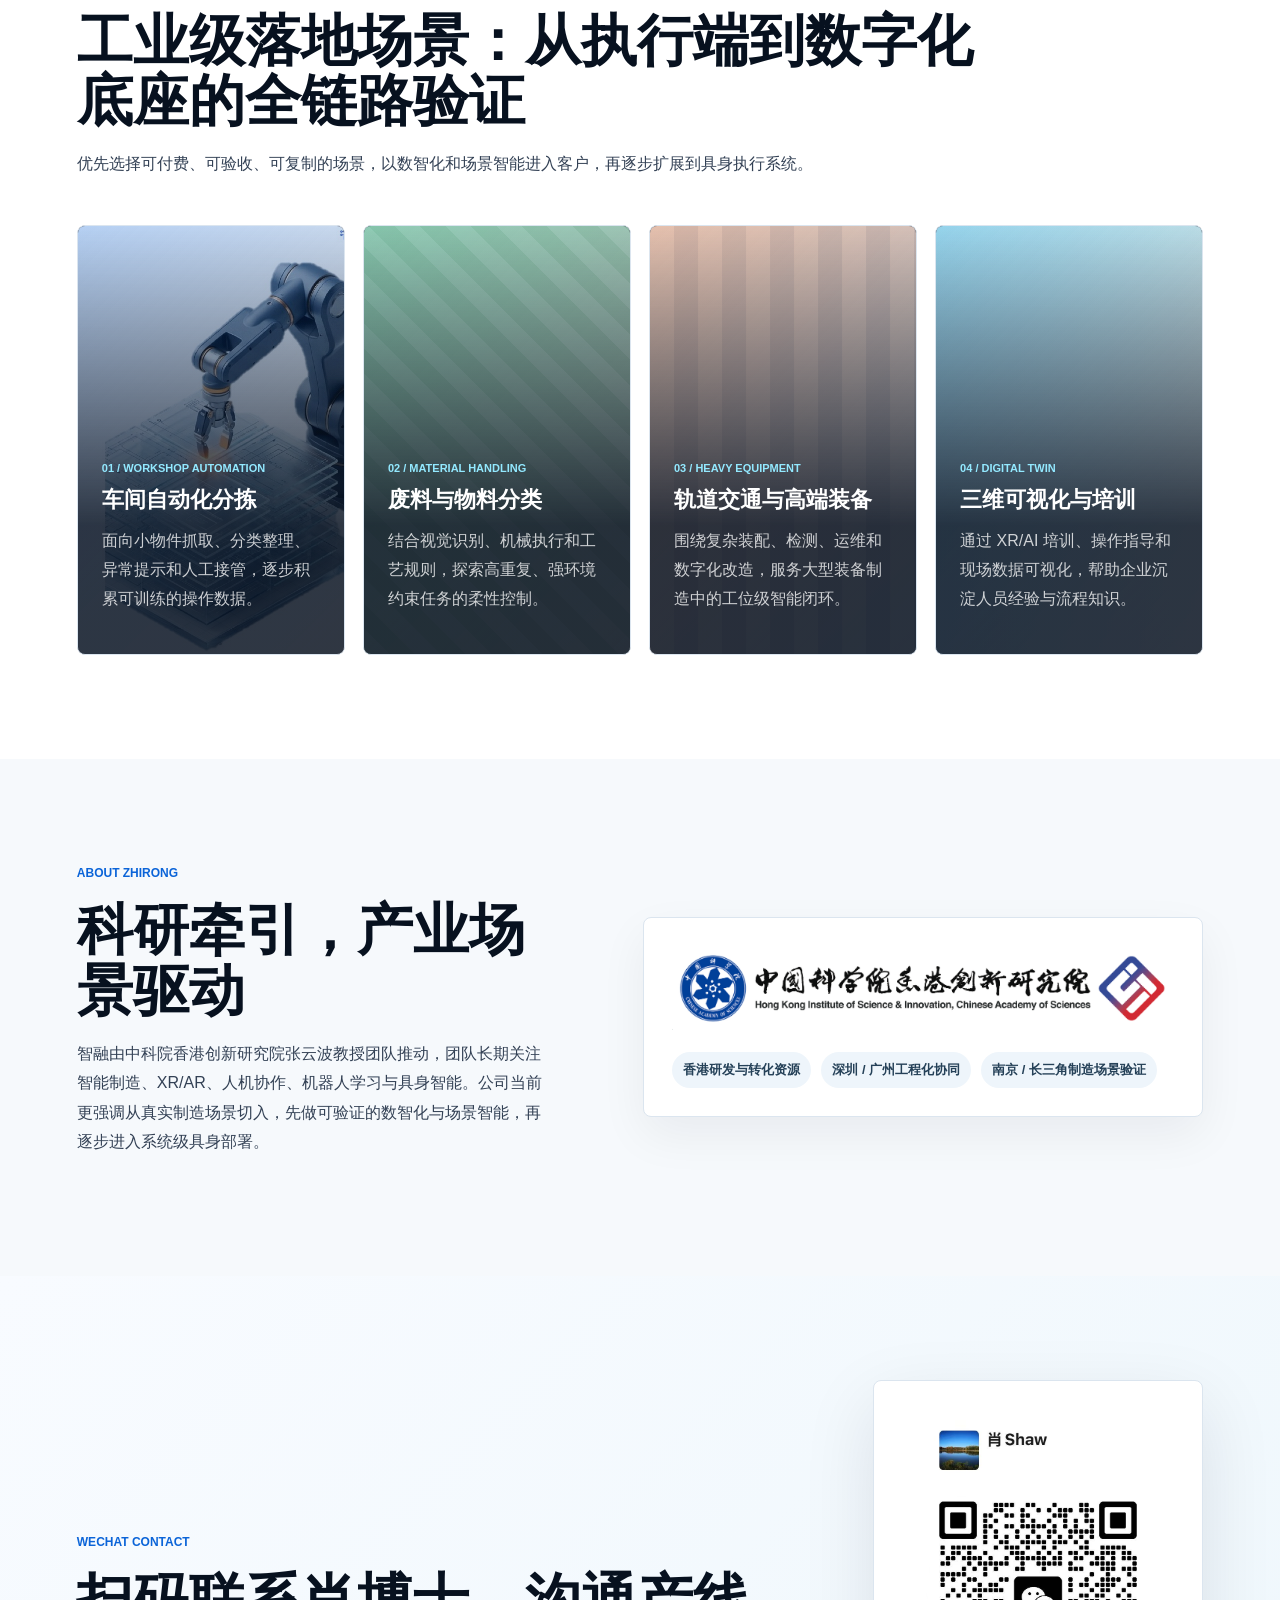
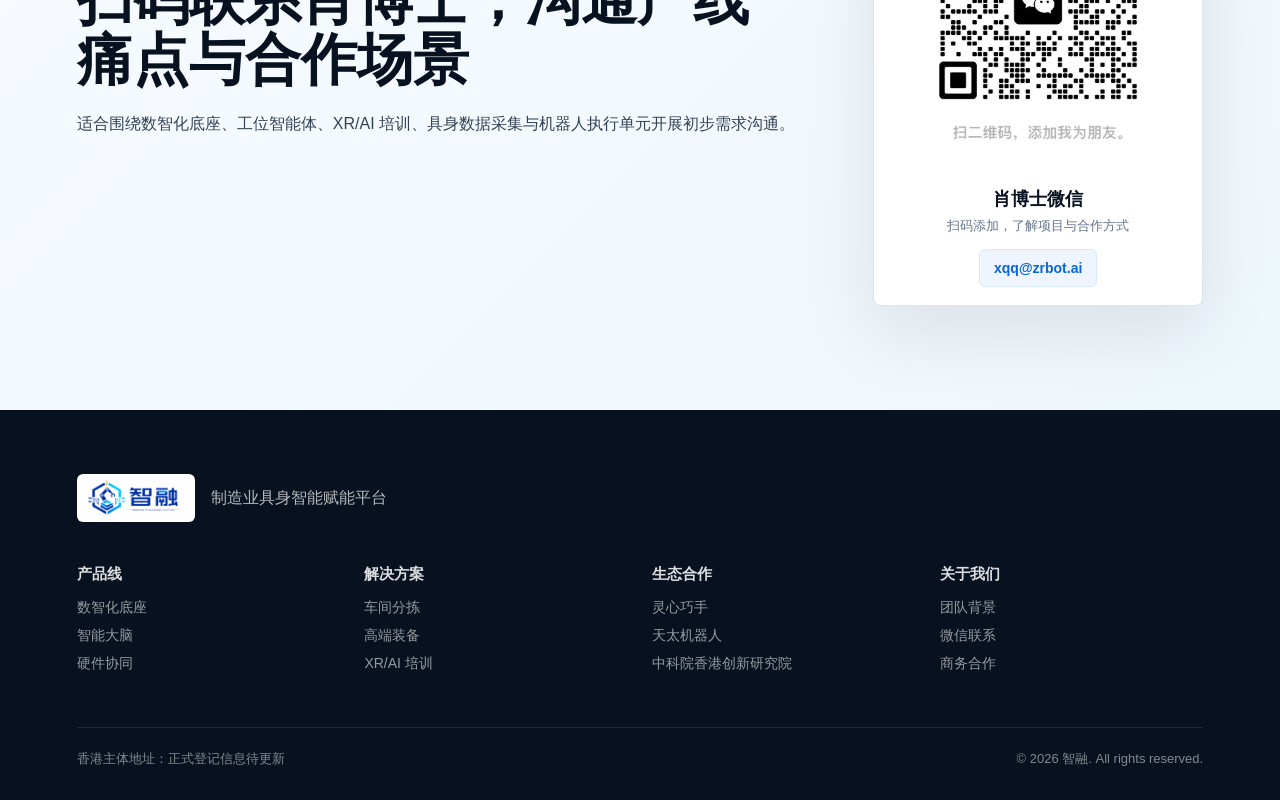
==== commit 8f4ebcc5: "Add contact email" ====
--- a/index.html
+++ b/index.html
@@ -276,6 +276,7 @@
           <img src="assets/wechat-contact.jpg" alt="肖博士微信二维码" />
           <strong>肖博士微信</strong>
           <span>扫码添加，了解项目与合作方式</span>
+          <a class="email-link" href="mailto:xqq@zrbot.ai">xqq@zrbot.ai</a>
         </div>
       </section>
     </main>
--- a/styles.css
+++ b/styles.css
@@ -697,6 +697,21 @@
   font-size: 13px;
 }
 
+.email-link {
+  display: inline-flex;
+  align-items: center;
+  justify-content: center;
+  min-height: 38px;
+  margin-top: 14px;
+  padding: 0 14px;
+  color: var(--blue);
+  font-size: 14px;
+  font-weight: 820;
+  background: #eef5ff;
+  border: 1px solid #d8e8ff;
+  border-radius: 6px;
+}
+
 .zrbot-widget {
   position: fixed;
   right: 24px;
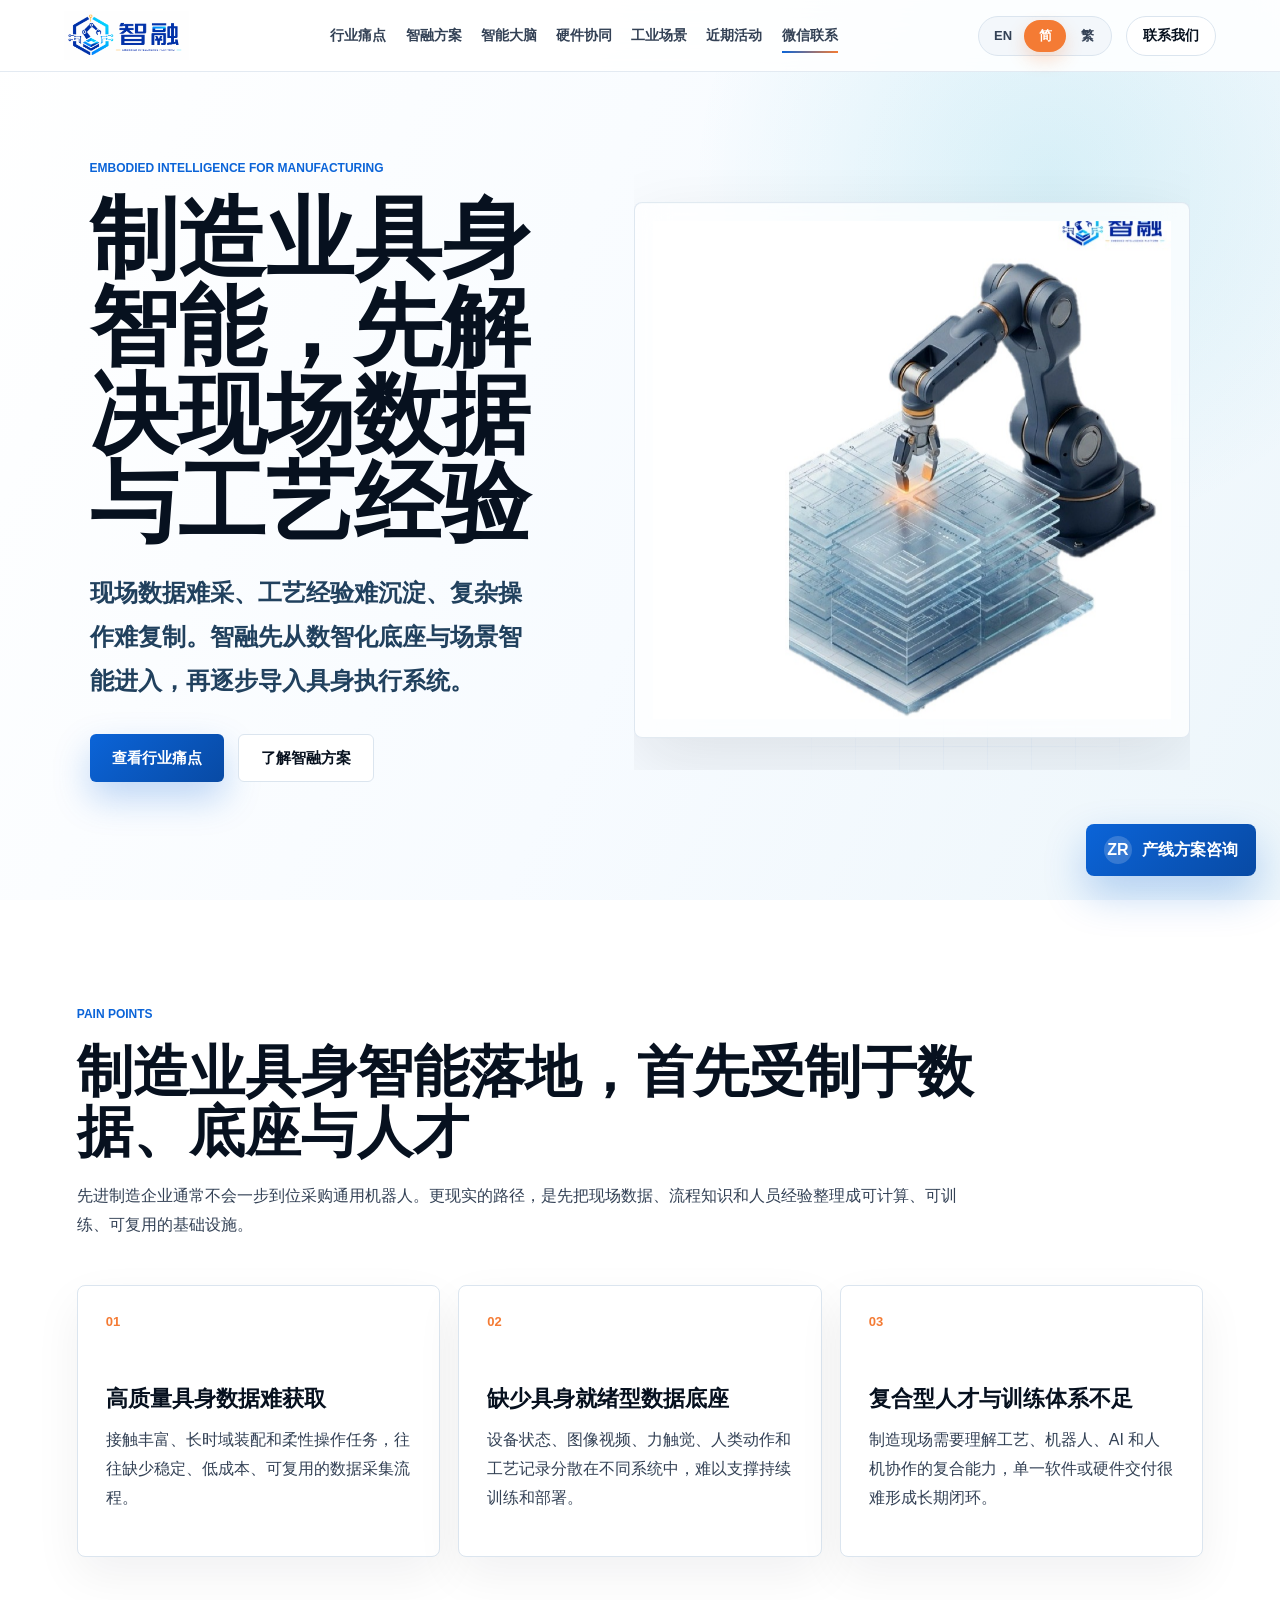
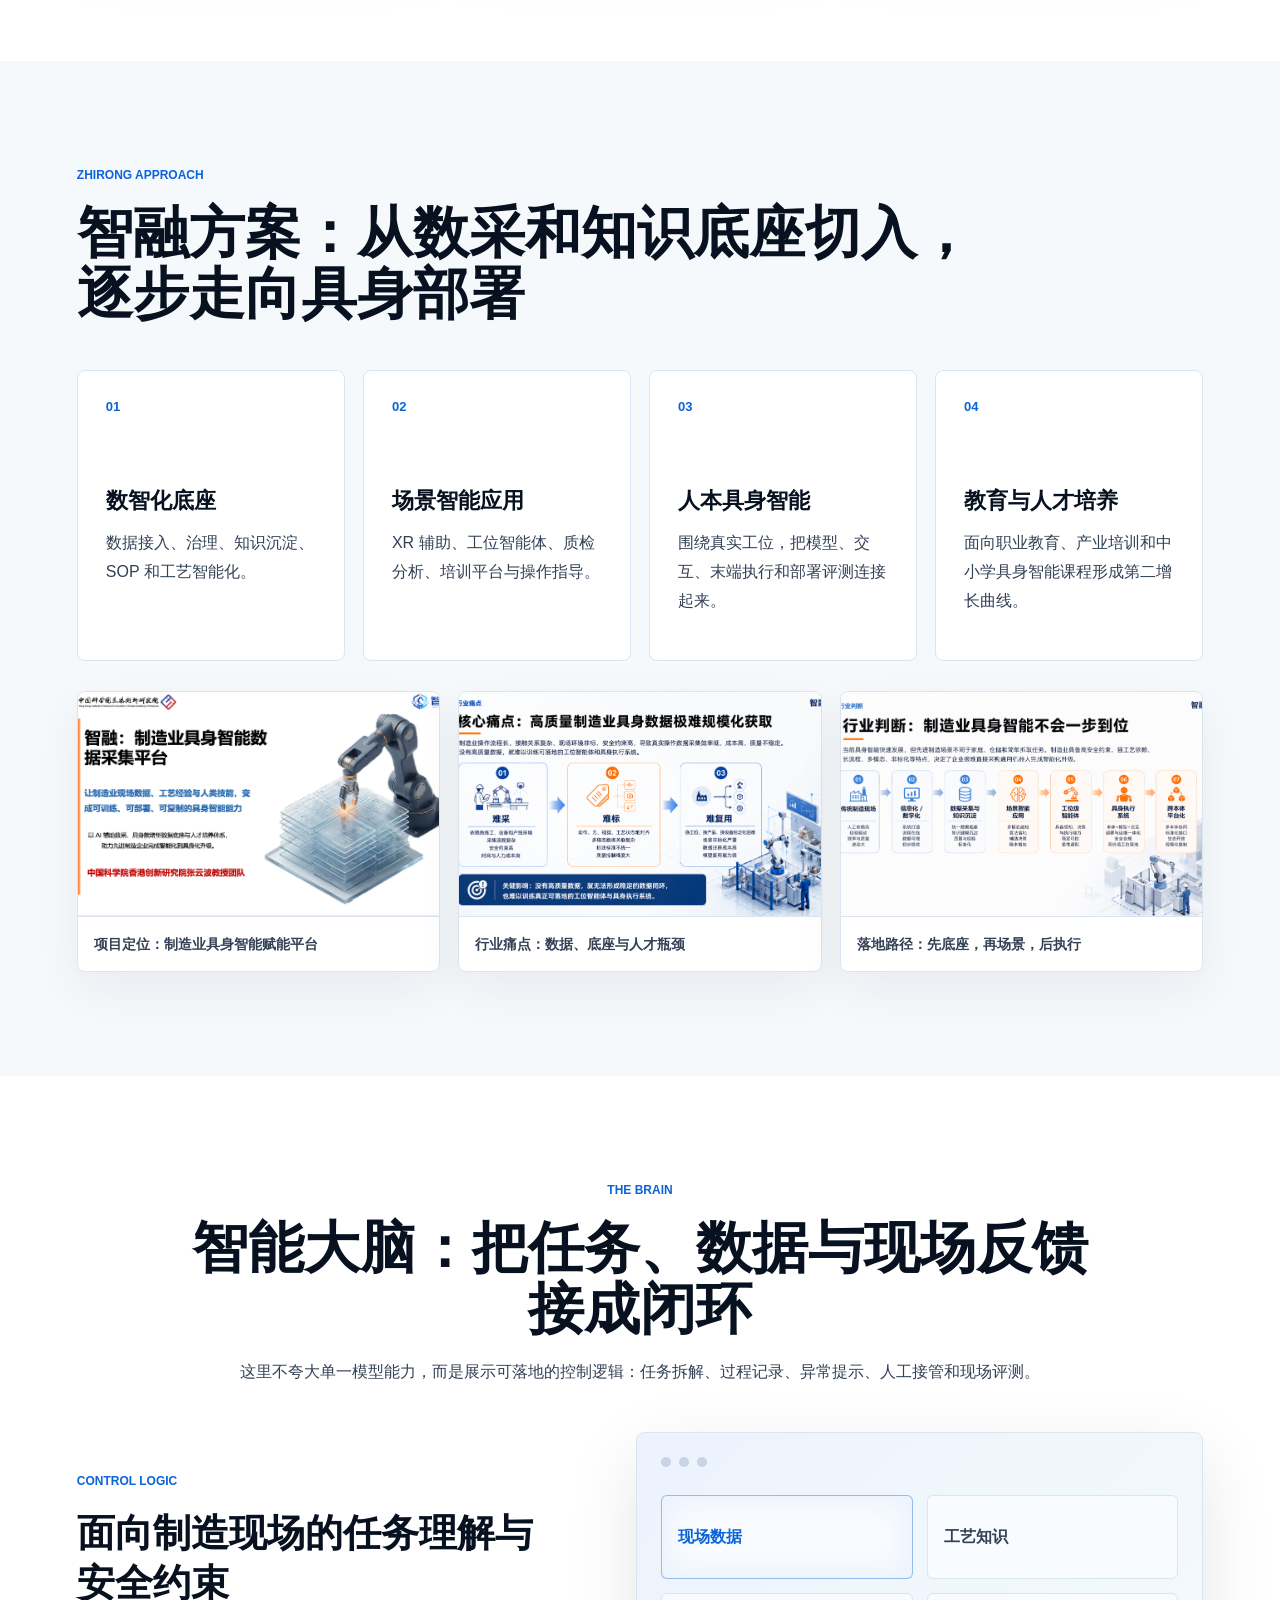
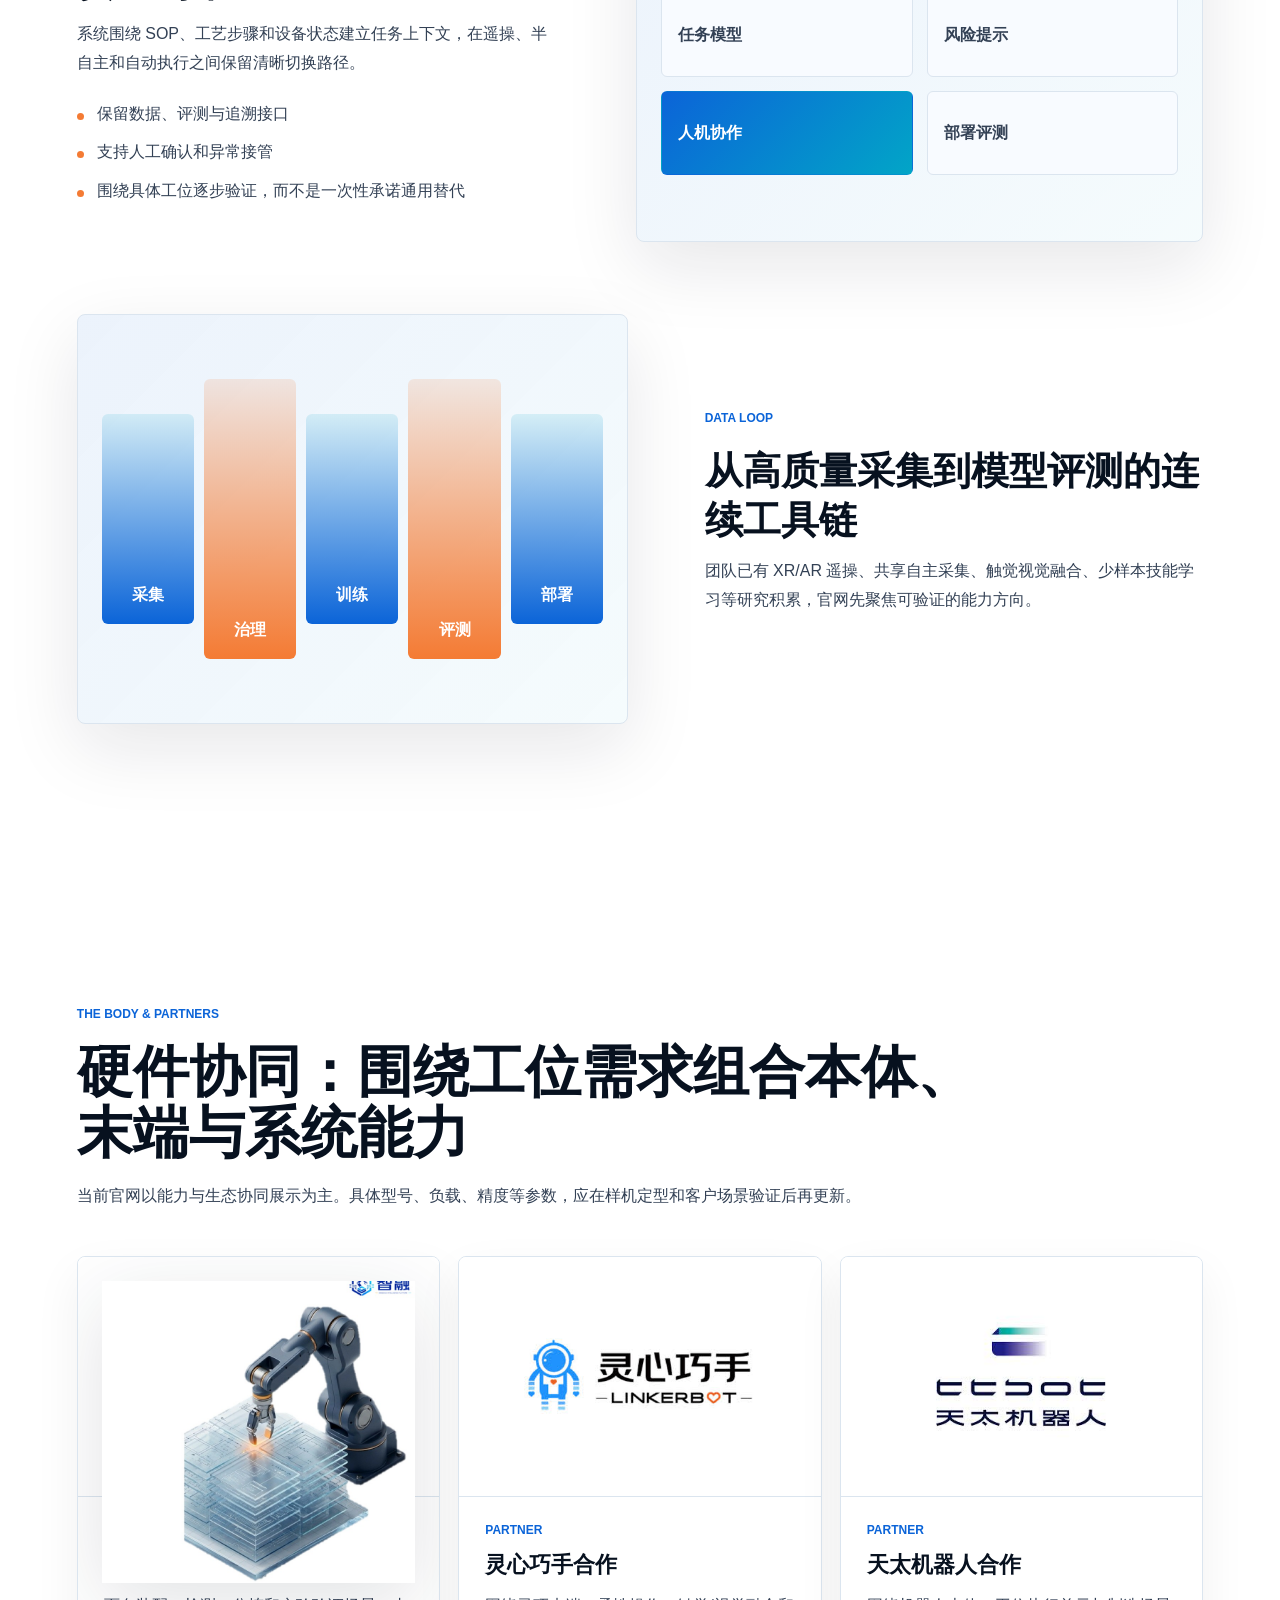
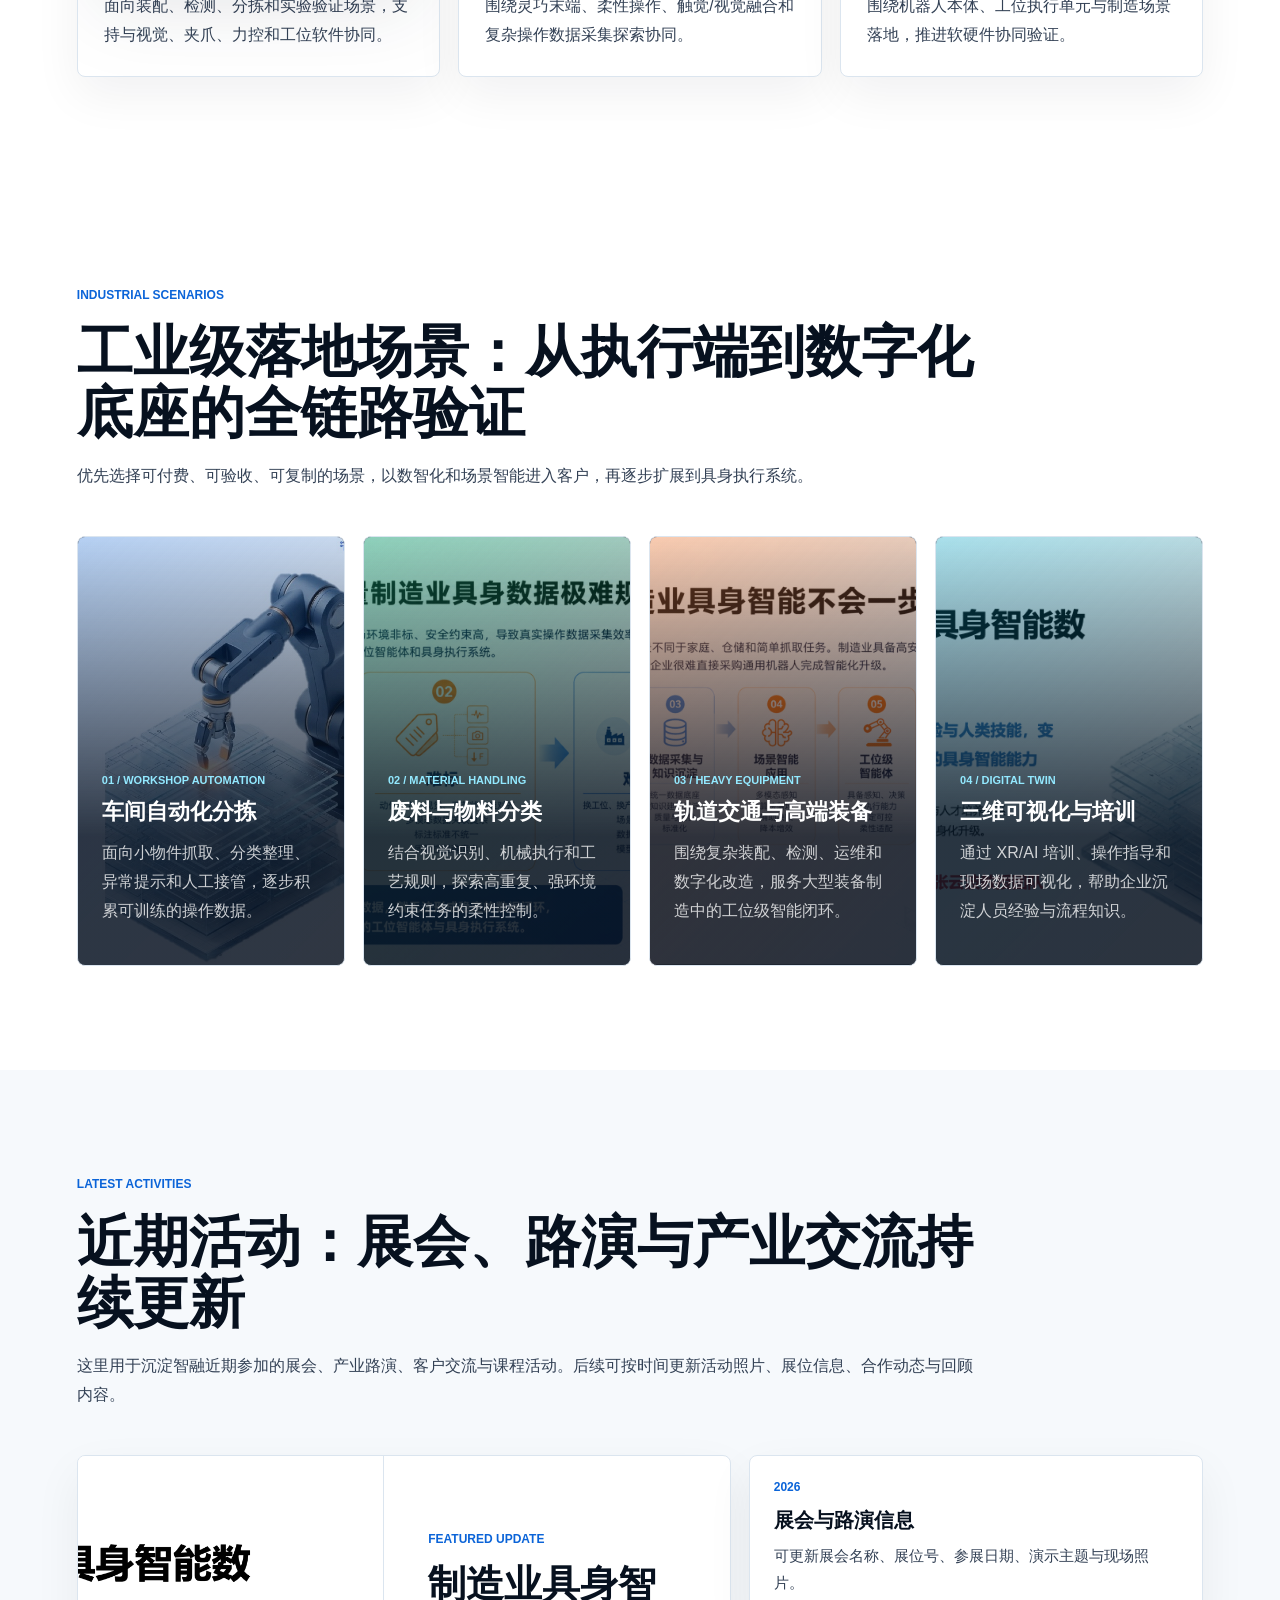
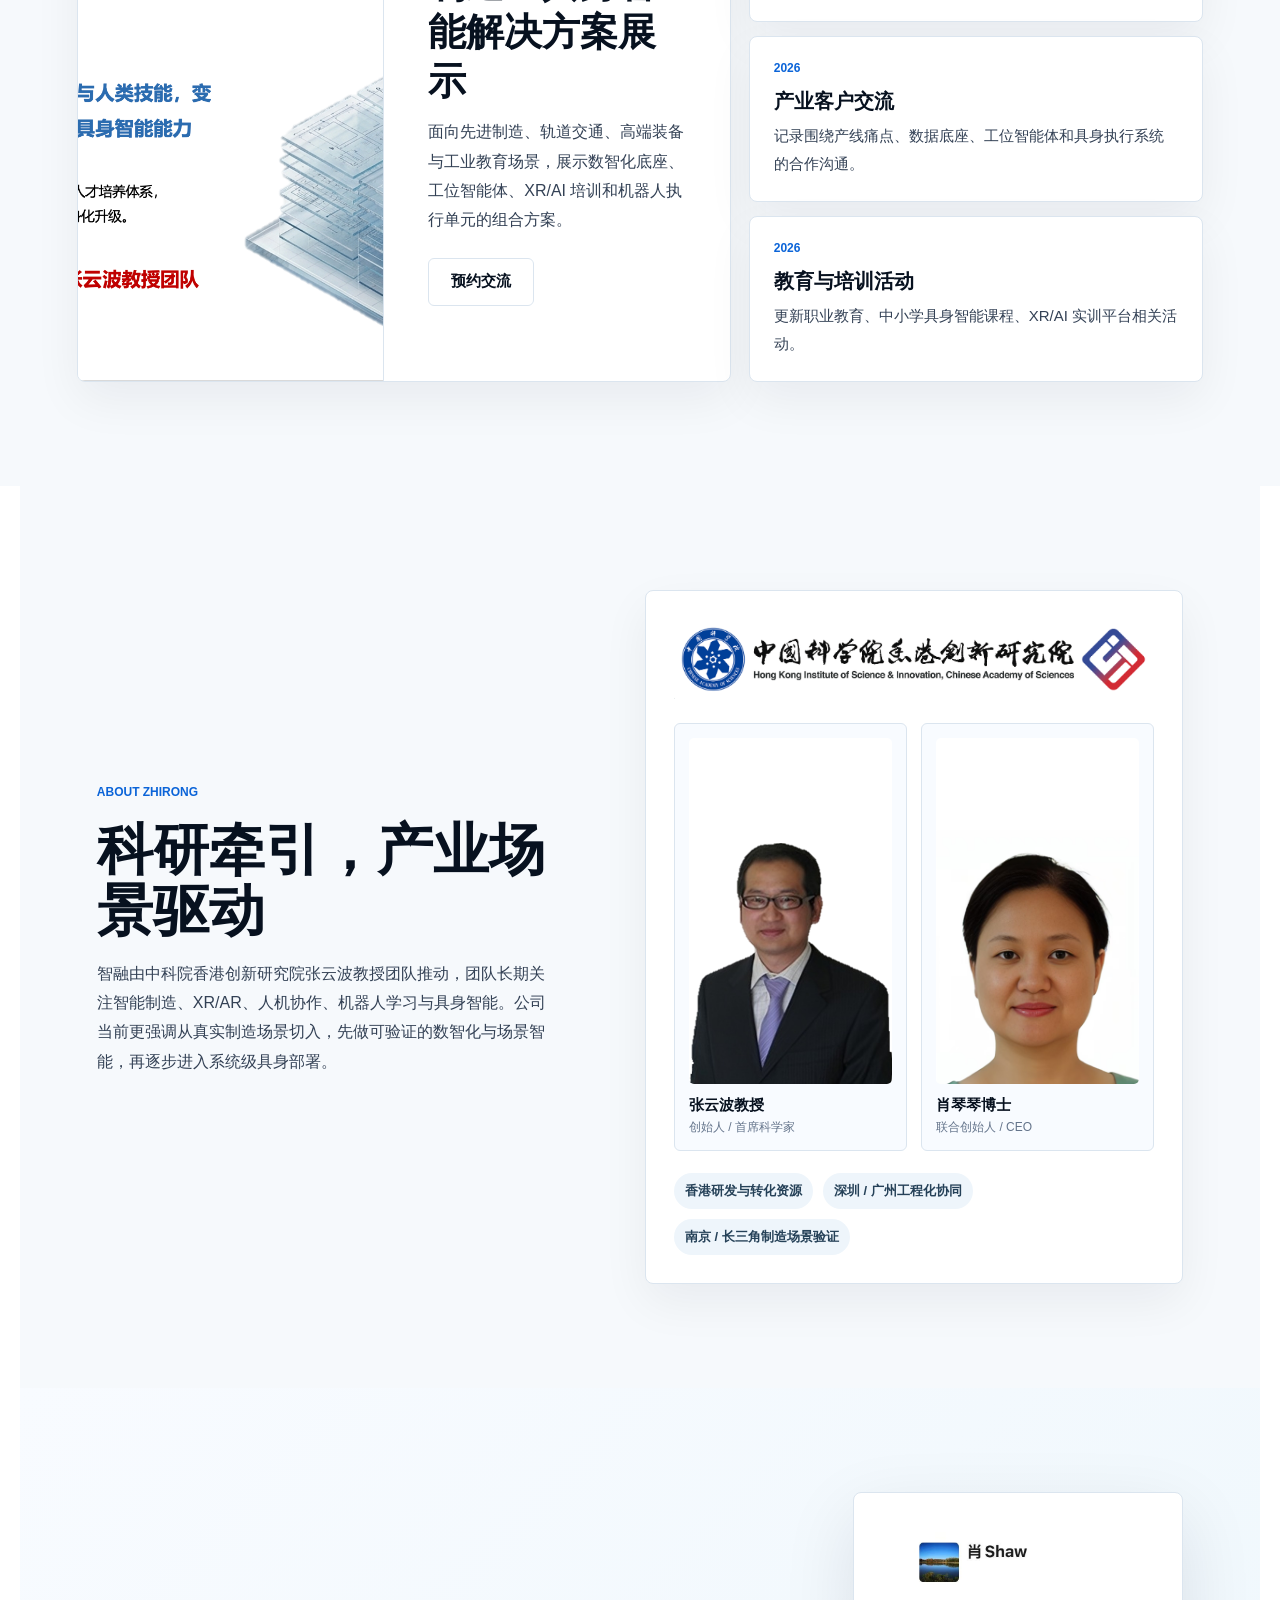
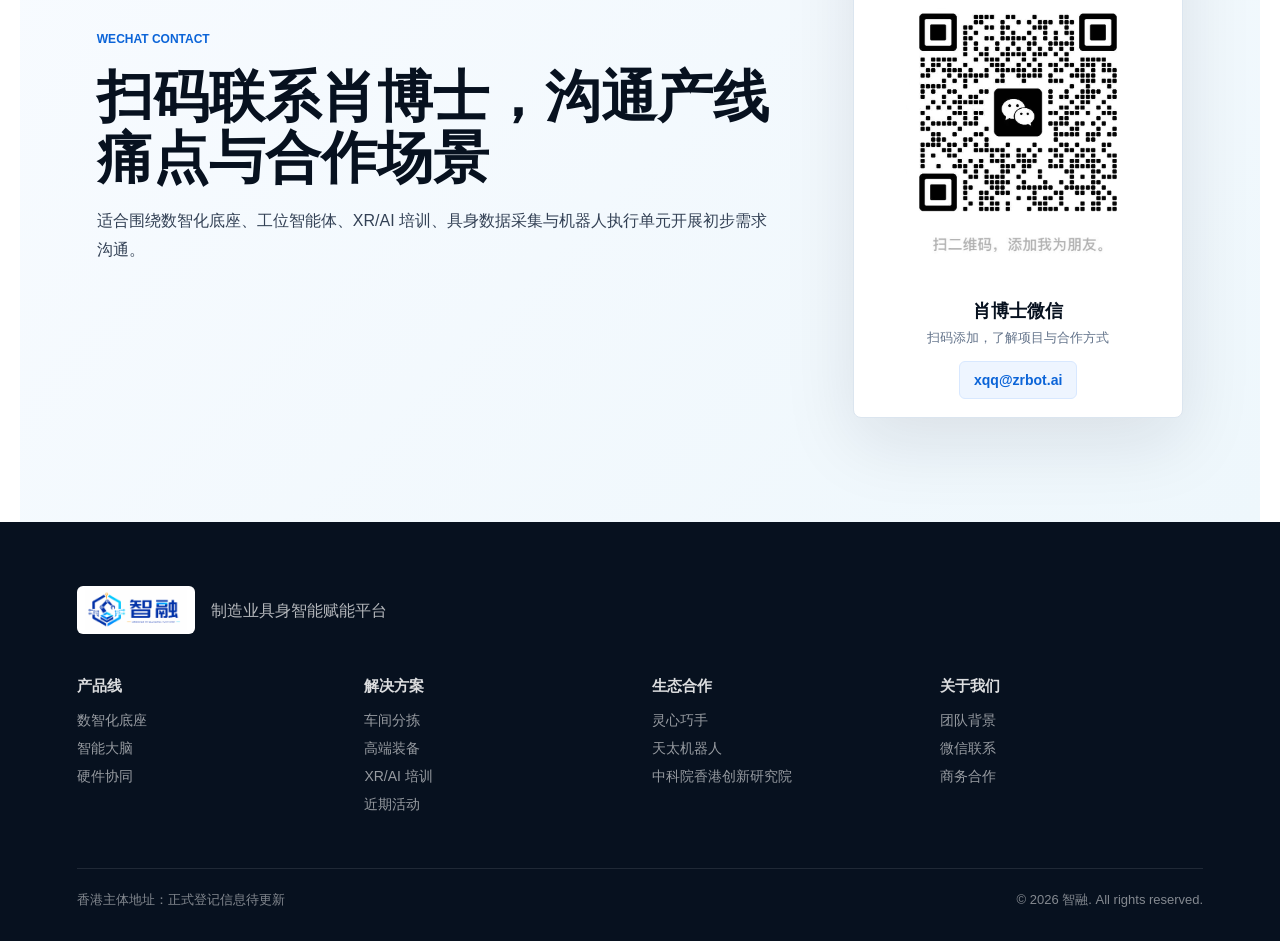
==== commit 6d8d6467: "Update multilingual website and activities section" ====
--- a/index.html
+++ b/index.html
@@ -16,7 +16,7 @@
     />
     <meta property="og:image" content="assets/zhirong-presentation-cover.png" />
     <link rel="icon" href="assets/zhirong-logo.png" />
-    <link rel="stylesheet" href="styles.css" />
+    <link rel="stylesheet" href="styles.css?v=20260601f" />
   </head>
   <body>
     <header class="site-header" data-header>
@@ -33,8 +33,17 @@
         <a href="#brain">智能大脑</a>
         <a href="#body">硬件协同</a>
         <a href="#scenarios">工业场景</a>
+        <a href="#events">近期活动</a>
         <a href="#contact">微信联系</a>
       </nav>
+      <div class="header-actions" aria-label="语言与联系入口">
+        <div class="language-switch" role="group" aria-label="Language">
+          <button type="button" data-lang="en">EN</button>
+          <button type="button" data-lang="zh-CN" class="active">简</button>
+          <button type="button" data-lang="zh-HK">繁</button>
+        </div>
+        <a class="header-contact" href="#contact">联系我们</a>
+      </div>
     </header>
 
     <main id="top">
@@ -54,12 +63,6 @@
           <div class="visual-card">
             <img src="assets/hero-robot-platform.jpg" alt="机械臂与数据底座示意" data-parallax-machine />
           </div>
-          <div class="status-stack" aria-label="能力路径">
-            <span>现场数据</span>
-            <span>工艺知识</span>
-            <span>人机协作</span>
-            <span>具身执行</span>
-          </div>
         </div>
       </section>
 
@@ -112,6 +115,20 @@
             <strong>教育与人才培养</strong>
             <p>面向职业教育、产业培训和中小学具身智能课程形成第二增长曲线。</p>
           </div>
+        </div>
+        <div class="evidence-grid" aria-label="项目材料与能力说明">
+          <figure>
+            <img src="智融第一页.png" alt="智融项目首页材料" />
+            <figcaption>项目定位：制造业具身智能赋能平台</figcaption>
+          </figure>
+          <figure>
+            <img src="核心痛点.png" alt="制造业具身智能核心痛点" />
+            <figcaption>行业痛点：数据、底座与人才瓶颈</figcaption>
+          </figure>
+          <figure>
+            <img src="具身智能不会一步到位.png" alt="具身智能落地路径说明" />
+            <figcaption>落地路径：先底座，再场景，后执行</figcaption>
+          </figure>
         </div>
       </section>
 
@@ -248,6 +265,46 @@
         </div>
       </section>
 
+      <section class="section events-section" id="events">
+        <div class="section-heading">
+          <p class="eyebrow">Latest Activities</p>
+          <h2>近期活动：展会、路演与产业交流持续更新</h2>
+          <p>
+            这里用于沉淀智融近期参加的展会、产业路演、客户交流与课程活动。后续可按时间更新活动照片、展位信息、合作动态与回顾内容。
+          </p>
+        </div>
+        <div class="events-layout">
+          <article class="featured-event">
+            <img src="智融第一页.png" alt="智融近期活动展示图" />
+            <div>
+              <span>Featured Update</span>
+              <h3>制造业具身智能解决方案展示</h3>
+              <p>
+                面向先进制造、轨道交通、高端装备与工业教育场景，展示数智化底座、工位智能体、XR/AI 培训和机器人执行单元的组合方案。
+              </p>
+              <a class="button secondary" href="#contact">预约交流</a>
+            </div>
+          </article>
+          <div class="event-list" aria-label="近期活动列表">
+            <article>
+              <time datetime="2026">2026</time>
+              <h3>展会与路演信息</h3>
+              <p>可更新展会名称、展位号、参展日期、演示主题与现场照片。</p>
+            </article>
+            <article>
+              <time datetime="2026">2026</time>
+              <h3>产业客户交流</h3>
+              <p>记录围绕产线痛点、数据底座、工位智能体和具身执行系统的合作沟通。</p>
+            </article>
+            <article>
+              <time datetime="2026">2026</time>
+              <h3>教育与培训活动</h3>
+              <p>更新职业教育、中小学具身智能课程、XR/AI 实训平台相关活动。</p>
+            </article>
+          </div>
+        </div>
+      </section>
+
       <section class="section about-section" id="about">
         <div class="about-copy">
           <p class="eyebrow">About Zhirong</p>
@@ -258,6 +315,18 @@
         </div>
         <div class="about-panel">
           <img src="assets/hksi-logo.png" alt="中国科学院香港创新研究院" />
+          <div class="team-portraits" aria-label="核心团队">
+            <article>
+              <img src="张云波.png" alt="张云波教授" />
+              <strong>张云波教授</strong>
+              <span>创始人 / 首席科学家</span>
+            </article>
+            <article>
+              <img src="肖琴琴.png" alt="肖琴琴博士" />
+              <strong>肖琴琴博士</strong>
+              <span>联合创始人 / CEO</span>
+            </article>
+          </div>
           <div class="about-tags">
             <span>香港研发与转化资源</span>
             <span>深圳 / 广州工程化协同</span>
@@ -303,6 +372,7 @@
           <a href="#scenarios">车间分拣</a>
           <a href="#scenarios">高端装备</a>
           <a href="#scenarios">XR/AI 培训</a>
+          <a href="#events">近期活动</a>
         </div>
         <div>
           <h3>生态合作</h3>
@@ -323,6 +393,6 @@
       </div>
     </footer>
 
-    <script src="script.js"></script>
+    <script src="script.js?v=20260601f"></script>
   </body>
 </html>
--- a/styles.css
+++ b/styles.css
@@ -12,6 +12,7 @@
   --green: #0f9f6e;
   --radius: 8px;
   --shadow: 0 24px 72px rgba(15, 23, 42, 0.1);
+  --content: 1240px;
 }
 
 * {
@@ -60,6 +61,11 @@
   font-weight: 880;
 }
 
+html[lang="en"] h1 {
+  font-size: clamp(38px, 4.3vw, 60px);
+  line-height: 1.08;
+}
+
 h2 {
   margin-bottom: 18px;
   font-size: clamp(31px, 4.7vw, 56px);
@@ -85,6 +91,7 @@
   display: flex;
   align-items: center;
   justify-content: space-between;
+  gap: 18px;
   height: 72px;
   padding: 0 clamp(20px, 5vw, 72px);
   background: rgba(255, 255, 255, 0.86);
@@ -109,7 +116,7 @@
 .site-nav {
   display: flex;
   align-items: center;
-  gap: 24px;
+  gap: clamp(12px, 1.5vw, 24px);
   color: var(--ink-soft);
   font-size: 14px;
   font-weight: 720;
@@ -156,6 +163,56 @@
   background: var(--ink);
 }
 
+.header-actions {
+  display: flex;
+  align-items: center;
+  gap: 14px;
+  flex: 0 0 auto;
+}
+
+.language-switch {
+  display: inline-grid;
+  grid-template-columns: repeat(3, 42px);
+  height: 40px;
+  padding: 3px;
+  background: #f3f7fb;
+  border: 1px solid var(--line);
+  border-radius: 999px;
+}
+
+.language-switch button {
+  min-width: 0;
+  padding: 0;
+  color: var(--ink-soft);
+  font: inherit;
+  font-size: 13px;
+  font-weight: 850;
+  background: transparent;
+  border: 0;
+  border-radius: 999px;
+  cursor: pointer;
+}
+
+.language-switch button.active {
+  color: var(--white);
+  background: var(--orange);
+  box-shadow: 0 8px 18px rgba(244, 123, 52, 0.24);
+}
+
+.header-contact {
+  display: inline-flex;
+  align-items: center;
+  justify-content: center;
+  min-height: 40px;
+  padding: 0 16px;
+  color: var(--ink);
+  font-size: 14px;
+  font-weight: 850;
+  background: var(--white);
+  border: 1px solid var(--line);
+  border-radius: 999px;
+}
+
 .eyebrow {
   margin: 0 0 16px;
   color: var(--blue);
@@ -167,11 +224,13 @@
 
 .hero {
   min-height: 100svh;
-  display: grid;
-  grid-template-columns: minmax(0, 0.95fr) minmax(420px, 1.05fr);
-  gap: clamp(28px, 5vw, 78px);
-  align-items: center;
-  padding: 120px clamp(20px, 6vw, 92px) 72px;
+  width: min(100%, 1360px);
+  margin: 0 auto;
+  display: grid;
+  grid-template-columns: minmax(0, 0.9fr) minmax(460px, 1.1fr);
+  gap: clamp(56px, 7vw, 112px);
+  align-items: center;
+  padding: 128px clamp(32px, 7vw, 112px) 88px;
   overflow: hidden;
   background:
     radial-gradient(circle at 82% 20%, rgba(2, 165, 199, 0.12), transparent 28%),
@@ -229,7 +288,7 @@
 
 .hero-visual {
   position: relative;
-  min-height: 560px;
+  min-height: 600px;
   overflow: hidden;
 }
 
@@ -248,7 +307,7 @@
 .visual-card {
   position: absolute;
   right: 0;
-  bottom: 36px;
+  bottom: 50%;
   width: min(680px, 100%);
   padding: 18px;
   background: rgba(255, 255, 255, 0.72);
@@ -257,6 +316,7 @@
   box-shadow: var(--shadow);
   backdrop-filter: blur(16px);
   overflow: hidden;
+  transform: translateY(50%);
 }
 
 .visual-card img {
@@ -265,26 +325,6 @@
   transition: transform 120ms ease-out;
 }
 
-.status-stack {
-  position: absolute;
-  left: 0;
-  top: 86px;
-  display: grid;
-  gap: 10px;
-}
-
-.status-stack span {
-  padding: 10px 14px;
-  color: var(--ink);
-  font-size: 13px;
-  font-weight: 800;
-  background: rgba(255, 255, 255, 0.92);
-  border: 1px solid var(--line);
-  border-left: 4px solid var(--orange);
-  border-radius: 6px;
-  box-shadow: 0 12px 28px rgba(15, 23, 42, 0.08);
-}
-
 .section {
   padding: 104px clamp(20px, 6vw, 92px);
   scroll-margin-top: 72px;
@@ -293,6 +333,20 @@
 .section-heading {
   max-width: 900px;
   margin-bottom: 46px;
+}
+
+.pain-grid,
+.solution-flow,
+.evidence-grid,
+.zigzag,
+.body-grid,
+.scenario-cards,
+.events-layout,
+.about-section,
+.contact-section {
+  max-width: var(--content);
+  margin-right: auto;
+  margin-left: auto;
 }
 
 .section-heading.center {
@@ -312,14 +366,16 @@
 }
 
 .brain-section,
-.scenario-section {
+.scenario-section,
+.events-section {
   background: var(--white);
 }
 
 .pain-grid,
 .solution-flow,
 .body-grid,
-.scenario-cards {
+.scenario-cards,
+.events-layout {
   display: grid;
   gap: 18px;
 }
@@ -375,13 +431,49 @@
   font-size: 22px;
 }
 
+.evidence-grid {
+  display: grid;
+  grid-template-columns: repeat(3, minmax(0, 1fr));
+  gap: 18px;
+  margin-top: 30px;
+}
+
+.evidence-grid figure {
+  min-width: 0;
+  margin: 0;
+  overflow: hidden;
+  background: var(--white);
+  border: 1px solid var(--line);
+  border-radius: var(--radius);
+  box-shadow: 0 18px 48px rgba(15, 23, 42, 0.06);
+}
+
+.evidence-grid img {
+  width: 100%;
+  aspect-ratio: 16 / 10;
+  object-fit: cover;
+  object-position: center;
+  border-bottom: 1px solid var(--line);
+}
+
+.evidence-grid figcaption {
+  min-height: 54px;
+  display: flex;
+  align-items: center;
+  padding: 14px 16px;
+  color: var(--ink-soft);
+  font-size: 14px;
+  font-weight: 760;
+  line-height: 1.45;
+}
+
 .zigzag {
   display: grid;
   grid-template-columns: minmax(0, 0.92fr) minmax(420px, 1.08fr);
   gap: clamp(32px, 6vw, 82px);
   align-items: center;
   max-width: 1240px;
-  margin: 0 auto 72px;
+  margin-bottom: 72px;
 }
 
 .zigzag.reverse {
@@ -608,20 +700,98 @@
 
 .scenario-card.waste {
   --scene:
-    linear-gradient(135deg, rgba(15, 159, 110, 0.38), rgba(0, 0, 0, 0.2)),
-    repeating-linear-gradient(45deg, #dfe7e1 0 18px, #cddbd0 18px 36px);
+    linear-gradient(135deg, rgba(15, 159, 110, 0.46), rgba(0, 0, 0, 0.24)),
+    url("核心痛点.png");
 }
 
 .scenario-card.rail {
   --scene:
-    linear-gradient(135deg, rgba(244, 123, 52, 0.35), rgba(0, 0, 0, 0.16)),
-    repeating-linear-gradient(90deg, #dde5ee 0 24px, #c8d4e2 24px 48px);
+    linear-gradient(135deg, rgba(244, 123, 52, 0.38), rgba(0, 0, 0, 0.2)),
+    url("具身智能不会一步到位.png");
 }
 
 .scenario-card.twin {
   --scene:
-    linear-gradient(135deg, rgba(2, 165, 199, 0.32), rgba(0, 0, 0, 0.14)),
-    linear-gradient(90deg, #dbeafe, #f8fbff);
+    linear-gradient(135deg, rgba(2, 165, 199, 0.34), rgba(0, 0, 0, 0.18)),
+    url("智融第一页.png");
+}
+
+.events-section {
+  background: var(--paper);
+}
+
+.events-layout {
+  grid-template-columns: minmax(0, 1.18fr) minmax(360px, 0.82fr);
+  align-items: stretch;
+}
+
+.featured-event,
+.event-list article {
+  background: var(--white);
+  border: 1px solid var(--line);
+  border-radius: var(--radius);
+  box-shadow: 0 18px 48px rgba(15, 23, 42, 0.06);
+}
+
+.featured-event {
+  display: grid;
+  grid-template-columns: minmax(300px, 0.94fr) minmax(0, 1.06fr);
+  overflow: hidden;
+}
+
+.featured-event img {
+  width: 100%;
+  height: 100%;
+  min-height: 360px;
+  object-fit: cover;
+  object-position: center;
+  border-right: 1px solid var(--line);
+}
+
+.featured-event div {
+  display: flex;
+  flex-direction: column;
+  align-items: flex-start;
+  justify-content: center;
+  padding: clamp(26px, 4vw, 44px);
+}
+
+.featured-event span,
+.event-list time {
+  display: block;
+  margin-bottom: 14px;
+  color: var(--blue);
+  font-size: 12px;
+  font-weight: 850;
+  letter-spacing: 0;
+  text-transform: uppercase;
+}
+
+.featured-event h3 {
+  font-size: clamp(26px, 3vw, 38px);
+}
+
+.featured-event p {
+  margin-bottom: 24px;
+}
+
+.event-list {
+  display: grid;
+  gap: 14px;
+}
+
+.event-list article {
+  padding: 24px;
+}
+
+.event-list h3 {
+  margin-bottom: 8px;
+  font-size: 20px;
+}
+
+.event-list p {
+  margin-bottom: 0;
+  font-size: 15px;
 }
 
 .about-section {
@@ -637,6 +807,47 @@
   border: 1px solid var(--line);
   border-radius: var(--radius);
   box-shadow: 0 18px 48px rgba(15, 23, 42, 0.06);
+}
+
+.team-portraits {
+  display: grid;
+  grid-template-columns: repeat(2, minmax(0, 1fr));
+  gap: 14px;
+  margin-top: 24px;
+}
+
+.team-portraits article {
+  min-width: 0;
+  padding: 14px;
+  background: #f8fbff;
+  border: 1px solid var(--line);
+  border-radius: 6px;
+}
+
+.team-portraits img {
+  width: 100%;
+  height: clamp(300px, 27vw, 390px);
+  object-fit: contain;
+  object-position: center bottom;
+  background: var(--white);
+  border-radius: 5px;
+}
+
+.team-portraits strong,
+.team-portraits span {
+  display: block;
+}
+
+.team-portraits strong {
+  margin-top: 12px;
+  font-size: 15px;
+}
+
+.team-portraits span {
+  margin-top: 4px;
+  color: var(--muted);
+  font-size: 12px;
+  line-height: 1.45;
 }
 
 .about-tags {
@@ -796,6 +1007,19 @@
 }
 
 @media (max-width: 1120px) {
+  .site-header {
+    gap: 12px;
+  }
+
+  .site-nav {
+    gap: 12px;
+    font-size: 13px;
+  }
+
+  .header-contact {
+    display: none;
+  }
+
   .hero {
     grid-template-columns: 1fr;
     min-height: auto;
@@ -811,19 +1035,15 @@
     bottom: auto;
     width: min(720px, 100%);
     margin-top: 18px;
-  }
-
-  .status-stack {
-    position: relative;
-    left: auto;
-    top: auto;
-    grid-template-columns: repeat(4, max-content);
-    margin-top: 14px;
+    transform: none;
   }
 
   .solution-flow,
+  .evidence-grid,
   .body-grid,
-  .scenario-cards {
+  .scenario-cards,
+  .events-layout,
+  .featured-event {
     grid-template-columns: repeat(2, minmax(0, 1fr));
   }
 }
@@ -867,12 +1087,30 @@
     padding: 14px 0;
   }
 
+  .header-actions {
+    margin-left: auto;
+    gap: 8px;
+  }
+
+  .language-switch {
+    grid-template-columns: repeat(3, 34px);
+    height: 36px;
+  }
+
+  .language-switch button {
+    font-size: 12px;
+  }
+
   .hero {
     padding-top: 106px;
   }
 
   h1 {
     font-size: 42px;
+  }
+
+  html[lang="en"] h1 {
+    font-size: 38px;
   }
 
   .section {
@@ -880,18 +1118,27 @@
     scroll-margin-top: 66px;
   }
 
-  .pain-grid,
-  .solution-flow,
-  .zigzag,
-  .zigzag.reverse,
-  .body-grid,
+    .pain-grid,
+    .solution-flow,
+  .evidence-grid,
+    .zigzag,
+    .zigzag.reverse,
+    .body-grid,
   .scenario-cards,
+  .events-layout,
+  .featured-event,
   .about-section,
   .contact-section,
   .footer-links {
     grid-template-columns: 1fr;
   }
 
+  .featured-event img {
+    min-height: 260px;
+    border-right: 0;
+    border-bottom: 1px solid var(--line);
+  }
+
   .zigzag.reverse .copy-block {
     order: 0;
   }
@@ -923,6 +1170,10 @@
     max-width: 340px;
   }
 
+  .team-portraits {
+    grid-template-columns: 1fr;
+  }
+
   .footer-bottom {
     display: grid;
   }
@@ -942,13 +1193,29 @@
     grid-template-columns: 1fr;
   }
 
-  .status-stack {
-    grid-template-columns: repeat(2, max-content);
+  .brand {
+    width: 96px;
+  }
+
+  .language-switch {
+    grid-template-columns: repeat(3, 30px);
   }
 
   .zrbot-widget {
     right: 16px;
     bottom: 16px;
-    max-width: calc(100vw - 32px);
-  }
-}
+    width: 54px;
+    min-height: 54px;
+    padding: 0;
+    gap: 0;
+    overflow: hidden;
+    font-size: 0;
+    border-radius: 999px;
+  }
+
+  .zrbot-widget span {
+    width: 32px;
+    height: 32px;
+    font-size: 13px;
+  }
+}
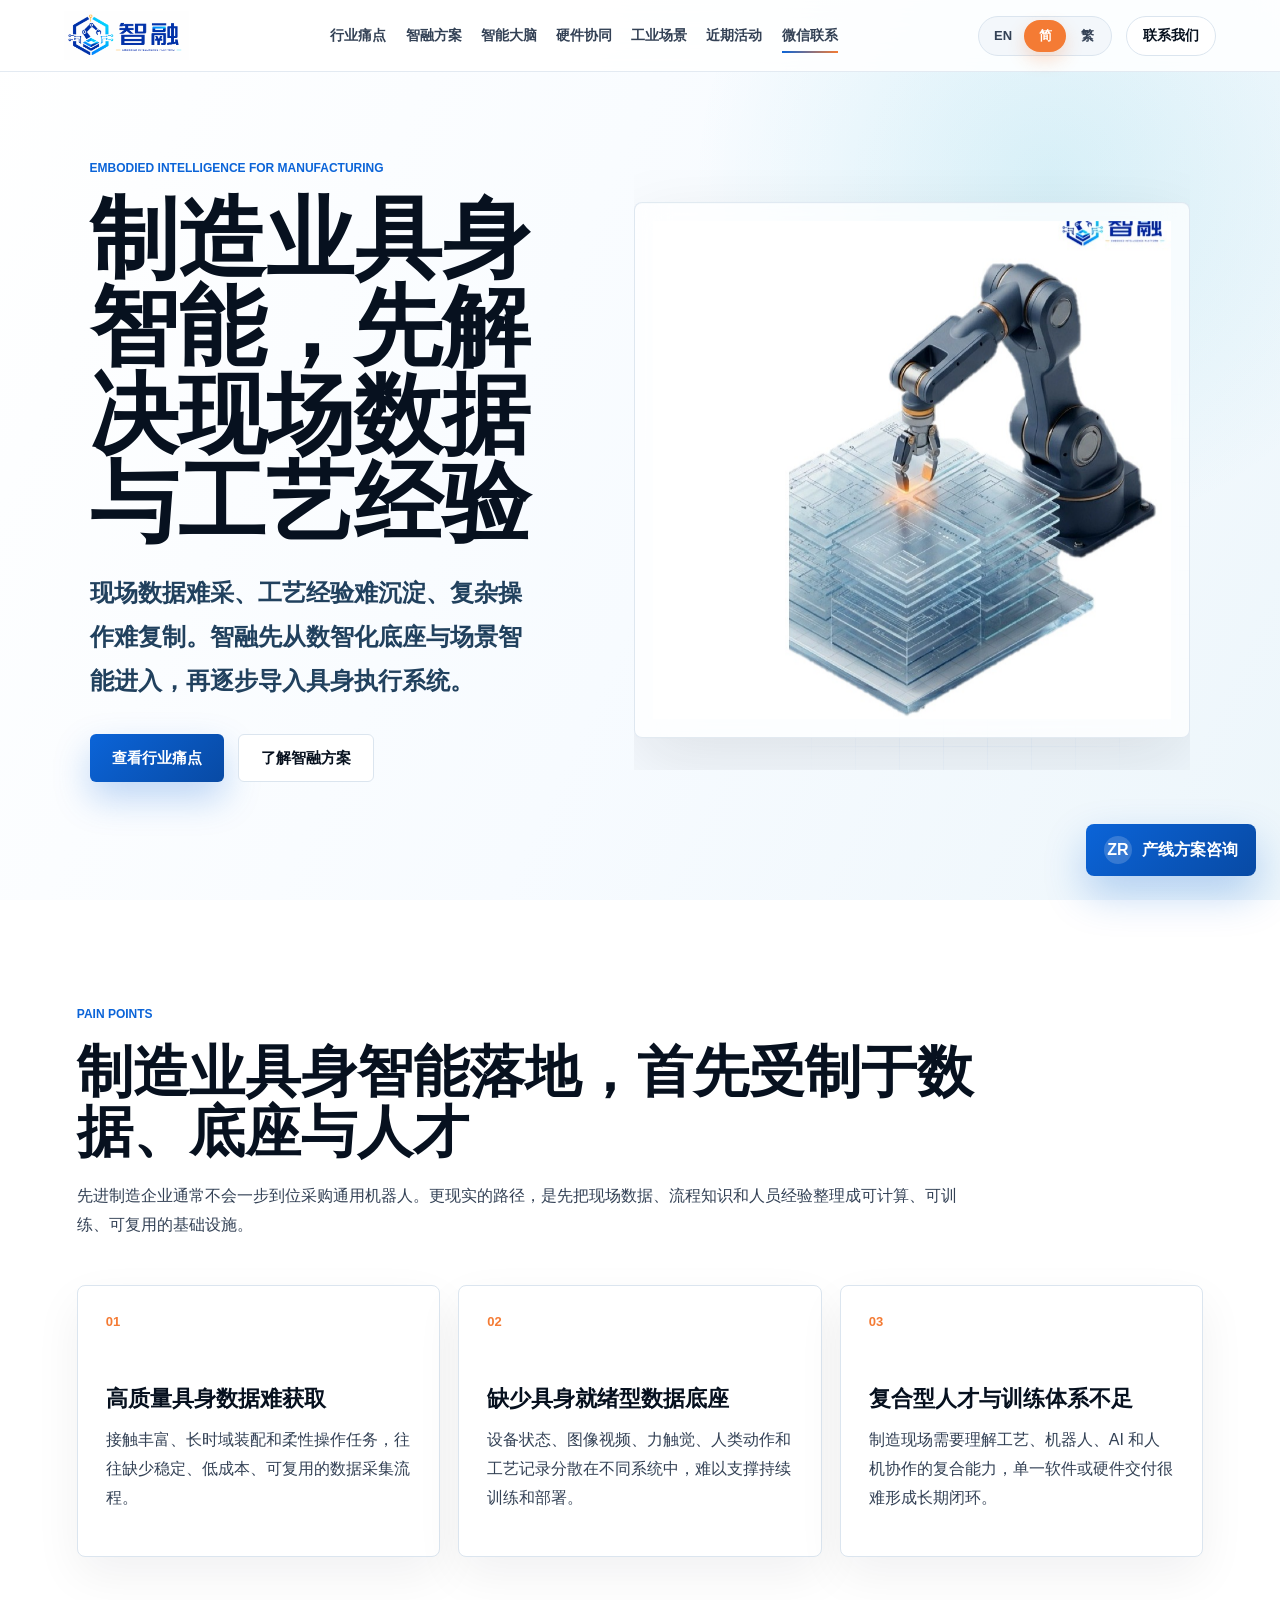
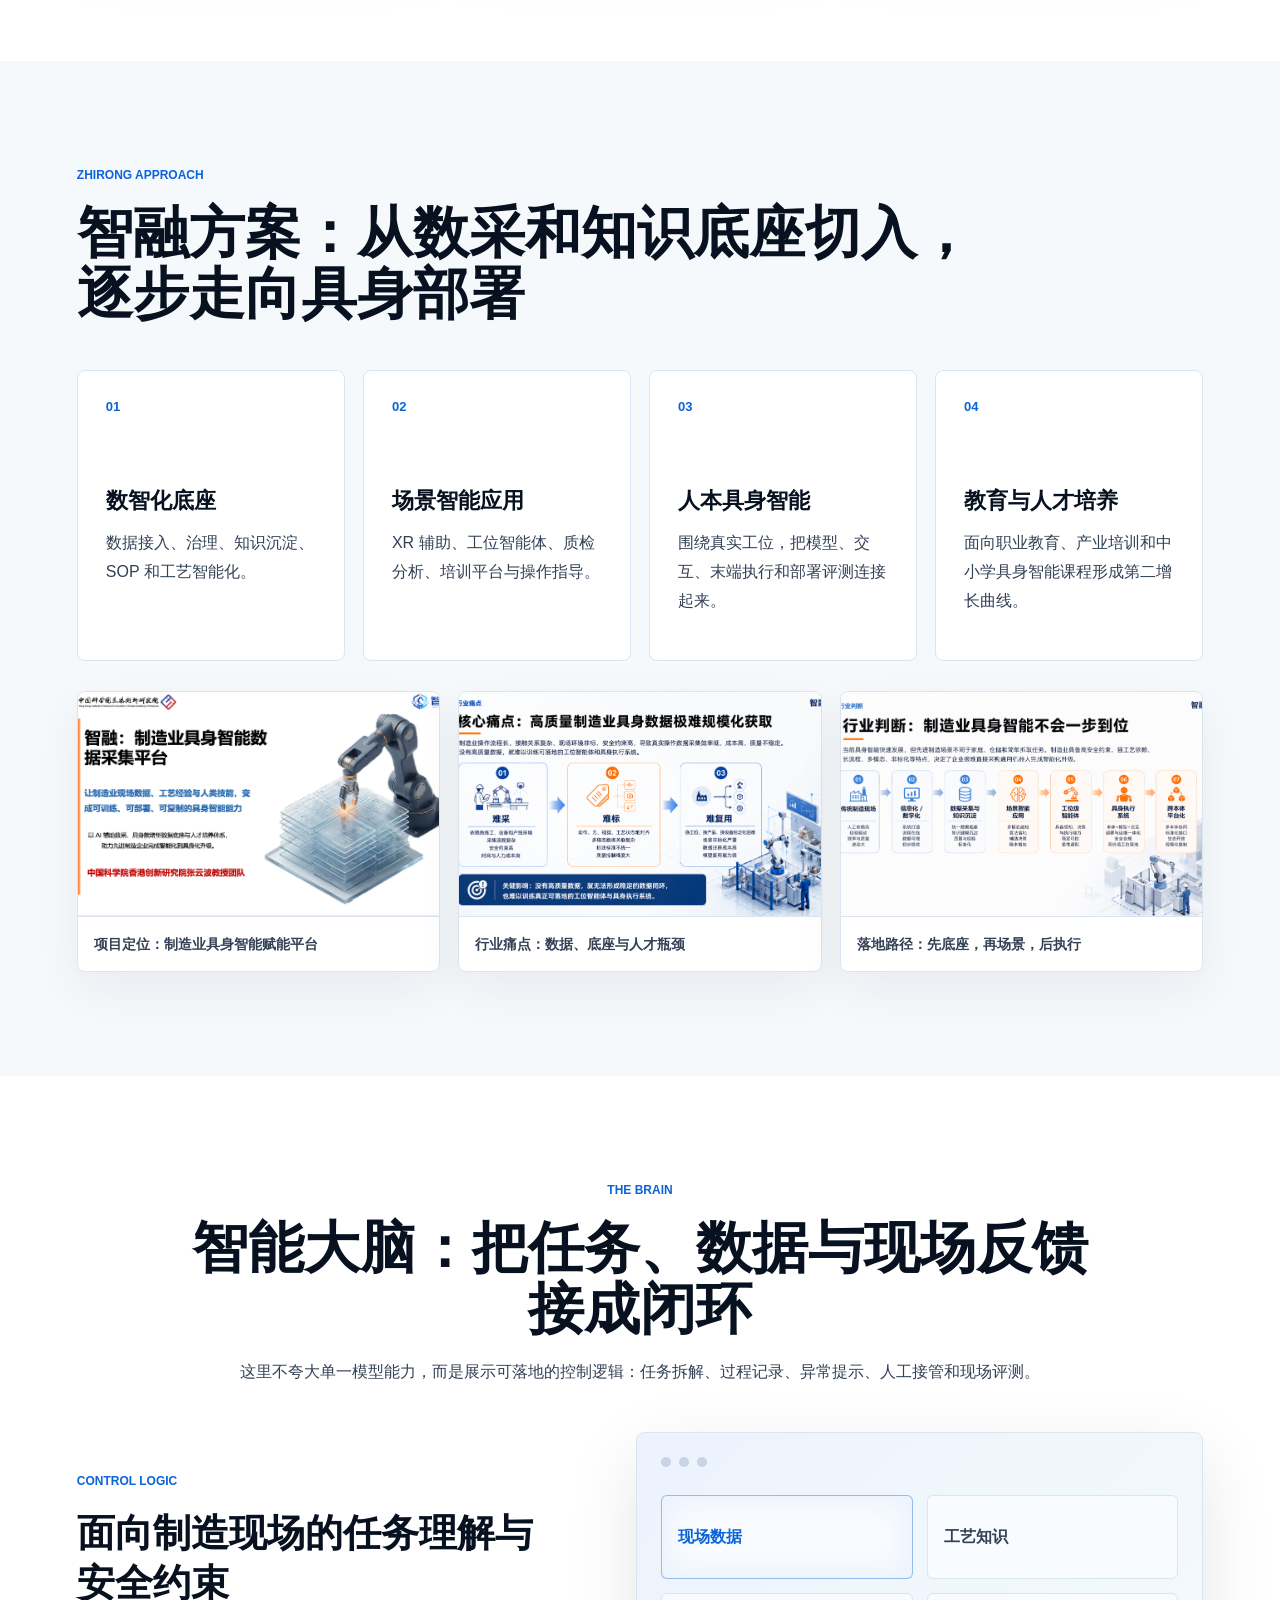
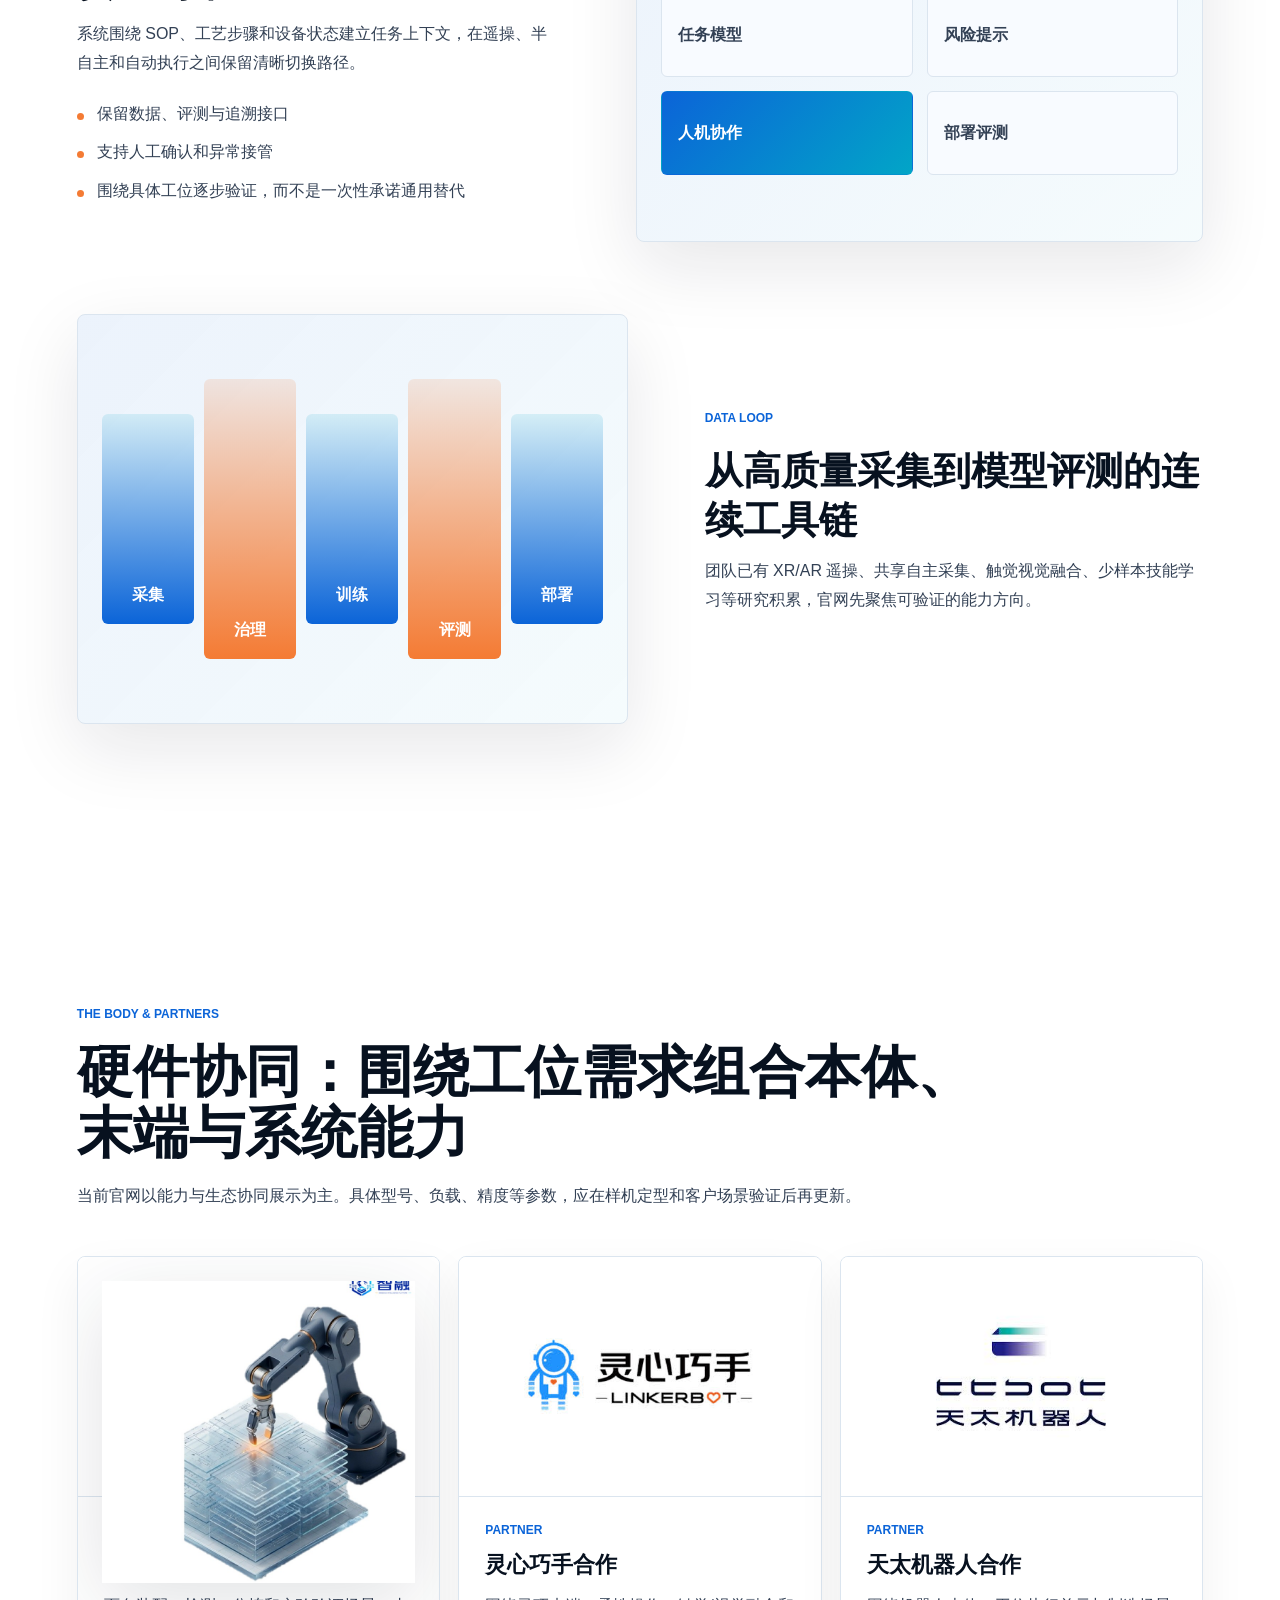
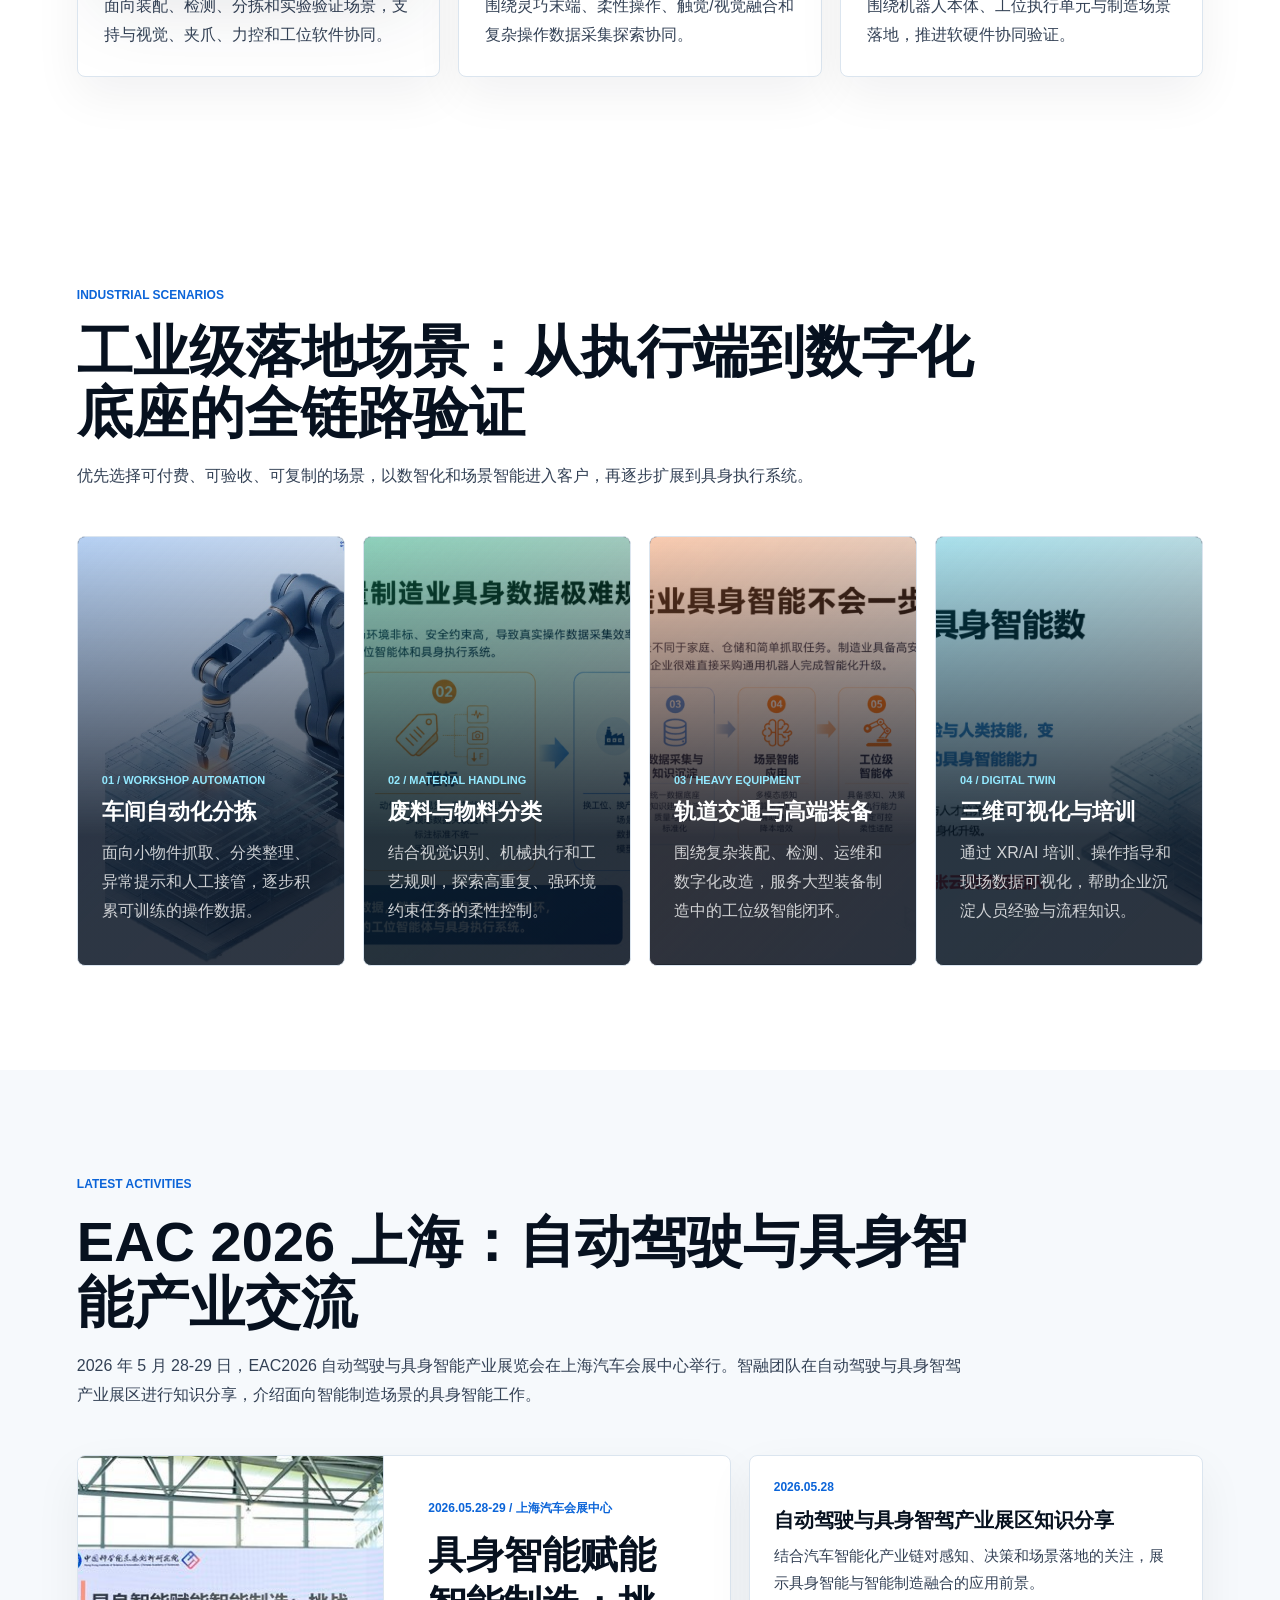
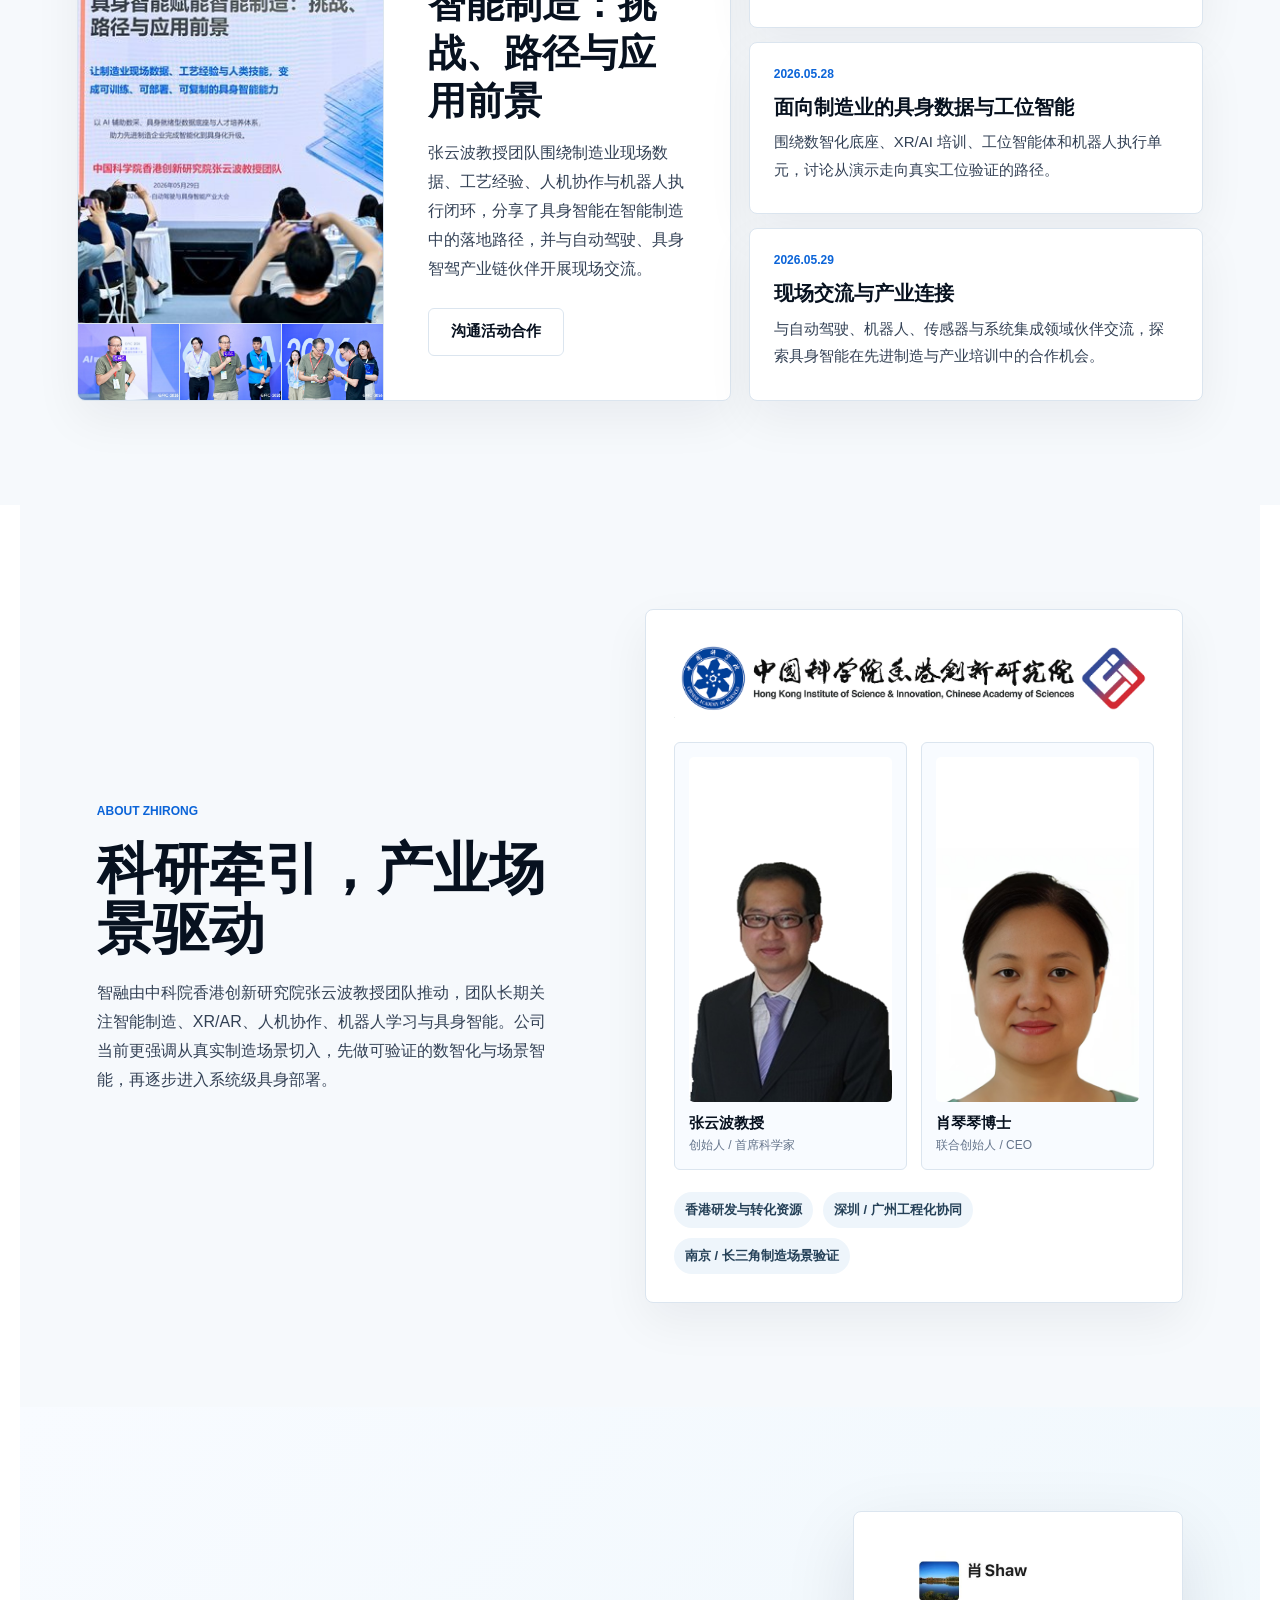
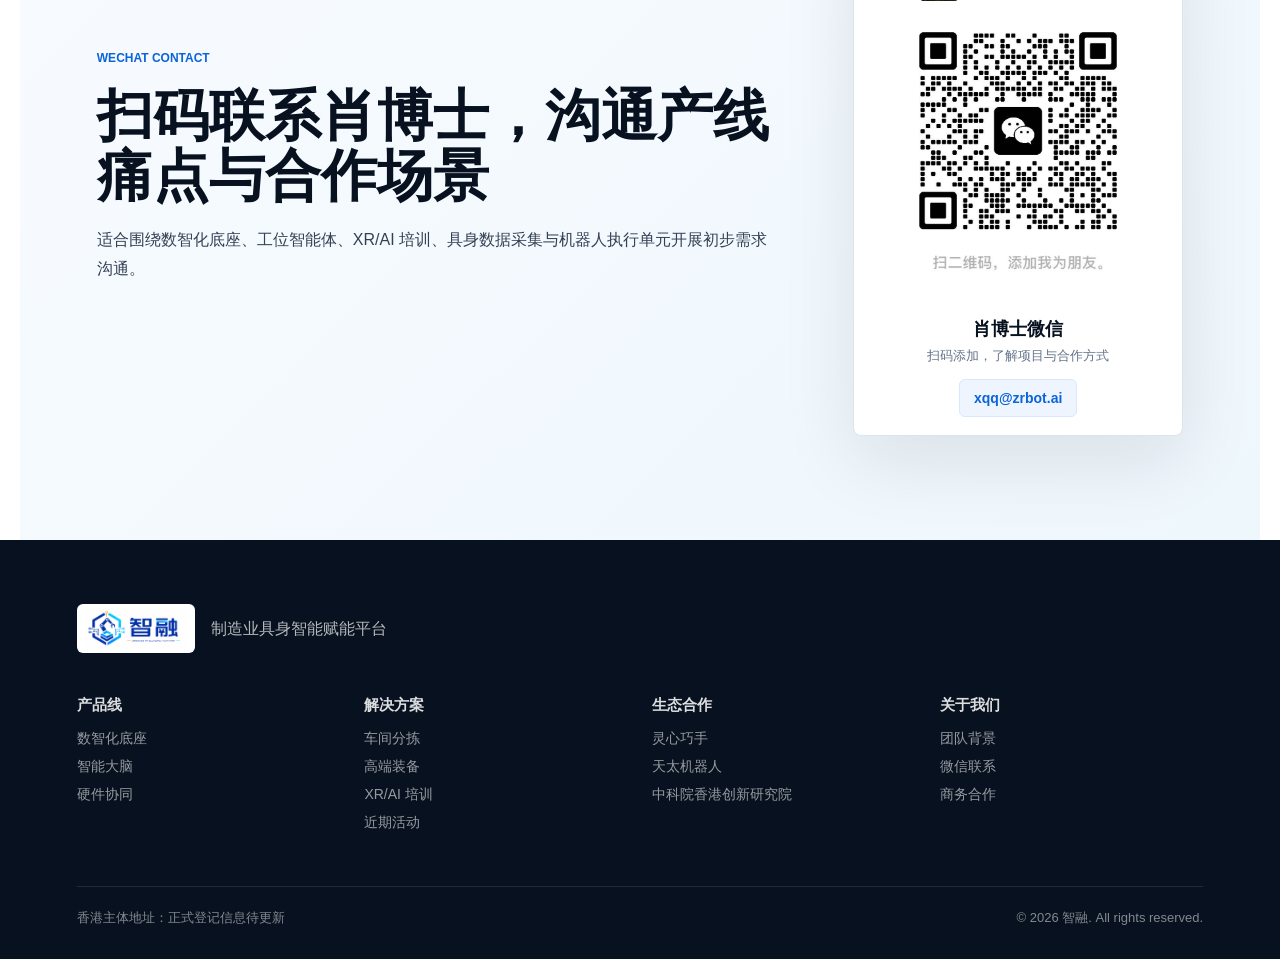
==== commit f76cf474: "Add EAC 2026 event update" ====
--- a/index.html
+++ b/index.html
@@ -16,7 +16,7 @@
     />
     <meta property="og:image" content="assets/zhirong-presentation-cover.png" />
     <link rel="icon" href="assets/zhirong-logo.png" />
-    <link rel="stylesheet" href="styles.css?v=20260601f" />
+    <link rel="stylesheet" href="styles.css?v=20260601g" />
   </head>
   <body>
     <header class="site-header" data-header>
@@ -268,38 +268,45 @@
       <section class="section events-section" id="events">
         <div class="section-heading">
           <p class="eyebrow">Latest Activities</p>
-          <h2>近期活动：展会、路演与产业交流持续更新</h2>
-          <p>
-            这里用于沉淀智融近期参加的展会、产业路演、客户交流与课程活动。后续可按时间更新活动照片、展位信息、合作动态与回顾内容。
+          <h2>EAC 2026 上海：自动驾驶与具身智能产业交流</h2>
+          <p>
+            2026 年 5 月 28-29 日，EAC2026 自动驾驶与具身智能产业展览会在上海汽车会展中心举行。智融团队在自动驾驶与具身智驾产业展区进行知识分享，介绍面向智能制造场景的具身智能工作。
           </p>
         </div>
         <div class="events-layout">
           <article class="featured-event">
-            <img src="智融第一页.png" alt="智融近期活动展示图" />
+            <div class="event-media">
+              <img src="活动/EAC2026/pl1eDbVVx1d.jpg" alt="EAC2026 具身智能赋能智能制造主题分享现场" />
+              <div class="event-gallery" aria-label="EAC2026 现场照片">
+                <img src="活动/EAC2026/pl1eDp9yd6b.jpg" alt="EAC2026 张云波教授现场交流" />
+                <img src="活动/EAC2026/pl1eDphFG9e.jpg" alt="EAC2026 具身智驾产业展区交流" />
+                <img src="活动/EAC2026/BZZ_8191-4651531748.jpg" alt="EAC2026 展区现场沟通" />
+              </div>
+            </div>
             <div>
-              <span>Featured Update</span>
-              <h3>制造业具身智能解决方案展示</h3>
+              <span>2026.05.28-29 / 上海汽车会展中心</span>
+              <h3>具身智能赋能智能制造：挑战、路径与应用前景</h3>
               <p>
-                面向先进制造、轨道交通、高端装备与工业教育场景，展示数智化底座、工位智能体、XR/AI 培训和机器人执行单元的组合方案。
+                张云波教授团队围绕制造业现场数据、工艺经验、人机协作与机器人执行闭环，分享了具身智能在智能制造中的落地路径，并与自动驾驶、具身智驾产业链伙伴开展现场交流。
               </p>
-              <a class="button secondary" href="#contact">预约交流</a>
+              <a class="button secondary" href="#contact">沟通活动合作</a>
             </div>
           </article>
           <div class="event-list" aria-label="近期活动列表">
             <article>
-              <time datetime="2026">2026</time>
-              <h3>展会与路演信息</h3>
-              <p>可更新展会名称、展位号、参展日期、演示主题与现场照片。</p>
+              <time datetime="2026-05-28">2026.05.28</time>
+              <h3>自动驾驶与具身智驾产业展区知识分享</h3>
+              <p>结合汽车智能化产业链对感知、决策和场景落地的关注，展示具身智能与智能制造融合的应用前景。</p>
             </article>
             <article>
-              <time datetime="2026">2026</time>
-              <h3>产业客户交流</h3>
-              <p>记录围绕产线痛点、数据底座、工位智能体和具身执行系统的合作沟通。</p>
+              <time datetime="2026-05-28">2026.05.28</time>
+              <h3>面向制造业的具身数据与工位智能</h3>
+              <p>围绕数智化底座、XR/AI 培训、工位智能体和机器人执行单元，讨论从演示走向真实工位验证的路径。</p>
             </article>
             <article>
-              <time datetime="2026">2026</time>
-              <h3>教育与培训活动</h3>
-              <p>更新职业教育、中小学具身智能课程、XR/AI 实训平台相关活动。</p>
+              <time datetime="2026-05-29">2026.05.29</time>
+              <h3>现场交流与产业连接</h3>
+              <p>与自动驾驶、机器人、传感器与系统集成领域伙伴交流，探索具身智能在先进制造与产业培训中的合作机会。</p>
             </article>
           </div>
         </div>
@@ -393,6 +400,6 @@
       </div>
     </footer>
 
-    <script src="script.js?v=20260601f"></script>
+    <script src="script.js?v=20260601g"></script>
   </body>
 </html>
--- a/styles.css
+++ b/styles.css
@@ -739,16 +739,38 @@
   overflow: hidden;
 }
 
-.featured-event img {
+.event-media {
+  display: grid;
+  grid-template-rows: minmax(260px, 1fr) auto;
+  min-width: 0;
+  border-right: 1px solid var(--line);
+}
+
+.event-media > img {
   width: 100%;
   height: 100%;
   min-height: 360px;
   object-fit: cover;
   object-position: center;
-  border-right: 1px solid var(--line);
-}
-
-.featured-event div {
+}
+
+.event-gallery {
+  display: grid;
+  grid-template-columns: repeat(3, minmax(0, 1fr));
+  gap: 1px;
+  background: var(--line);
+  border-top: 1px solid var(--line);
+}
+
+.event-gallery img {
+  width: 100%;
+  aspect-ratio: 4 / 3;
+  object-fit: cover;
+  object-position: center;
+  background: var(--white);
+}
+
+.featured-event > div:not(.event-media) {
   display: flex;
   flex-direction: column;
   align-items: flex-start;
@@ -1133,10 +1155,13 @@
     grid-template-columns: 1fr;
   }
 
-  .featured-event img {
-    min-height: 260px;
+  .event-media {
     border-right: 0;
     border-bottom: 1px solid var(--line);
+  }
+
+  .event-media > img {
+    min-height: 260px;
   }
 
   .zigzag.reverse .copy-block {
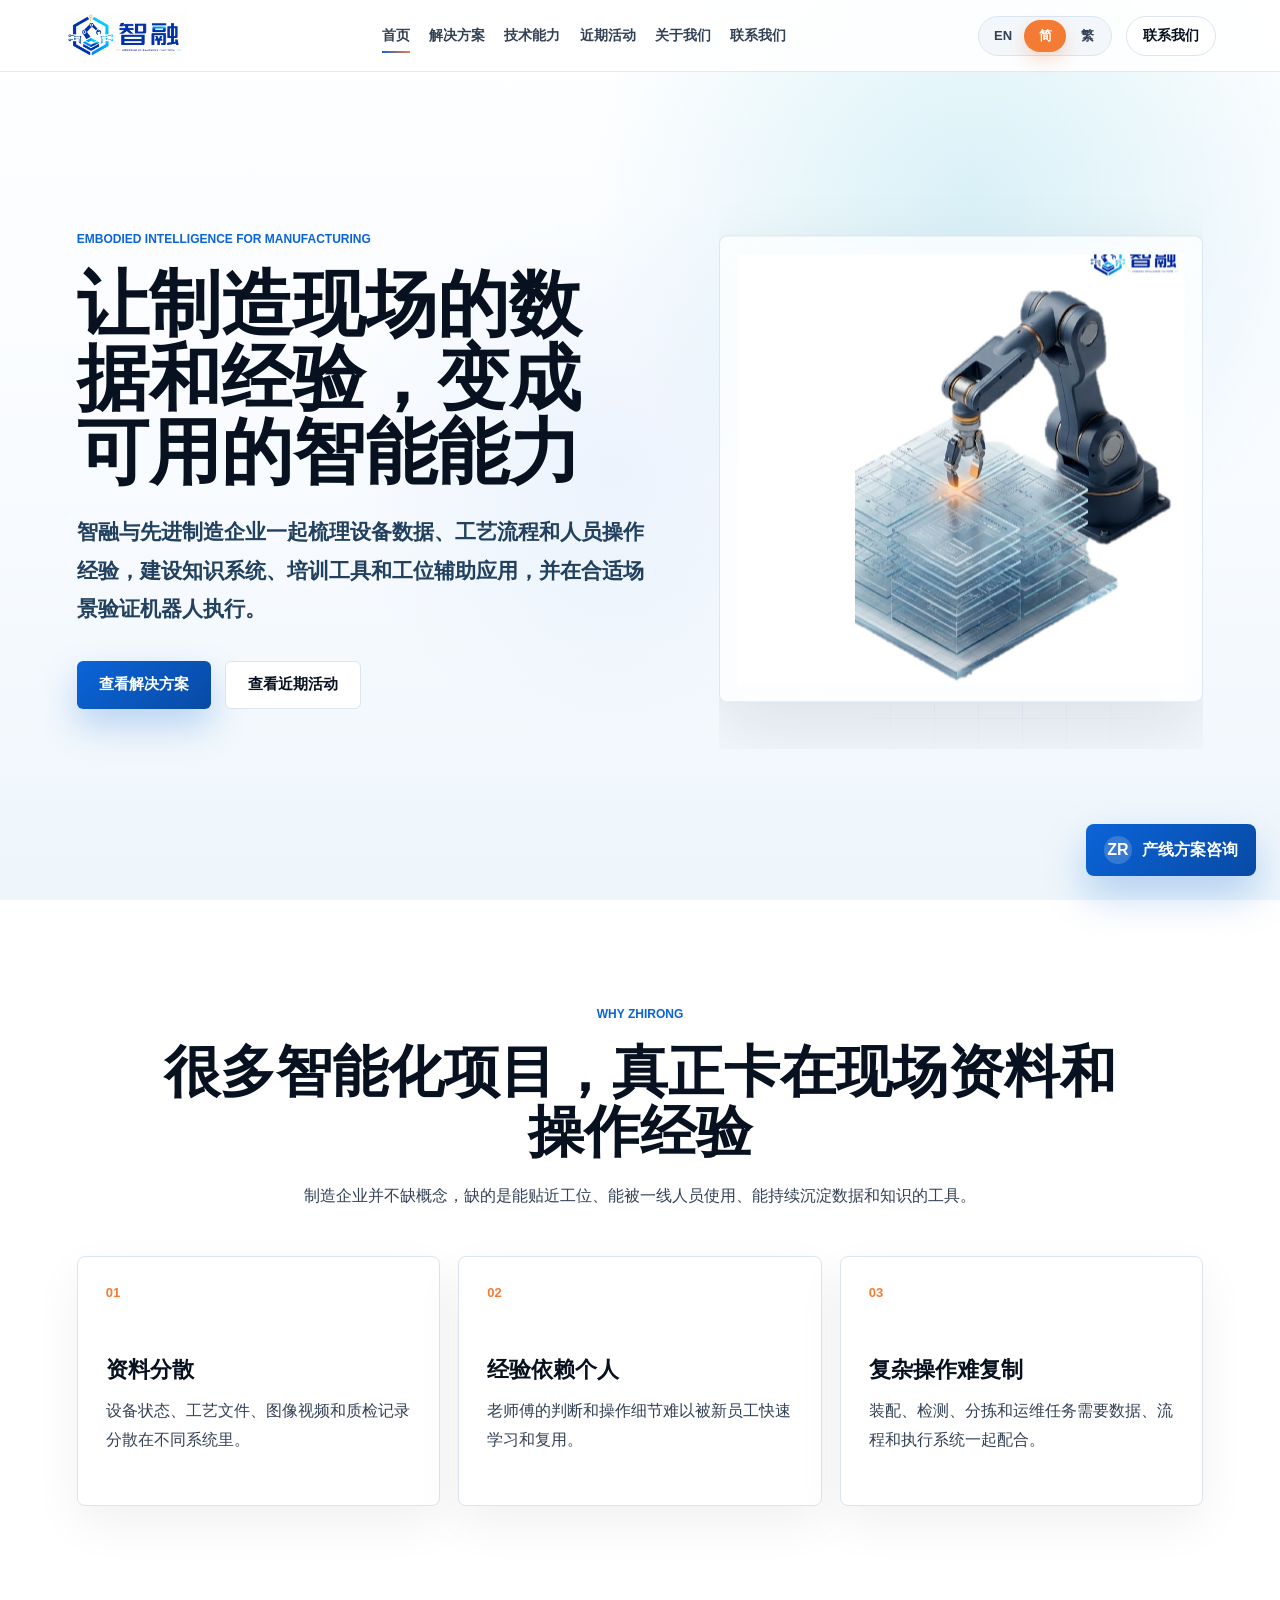
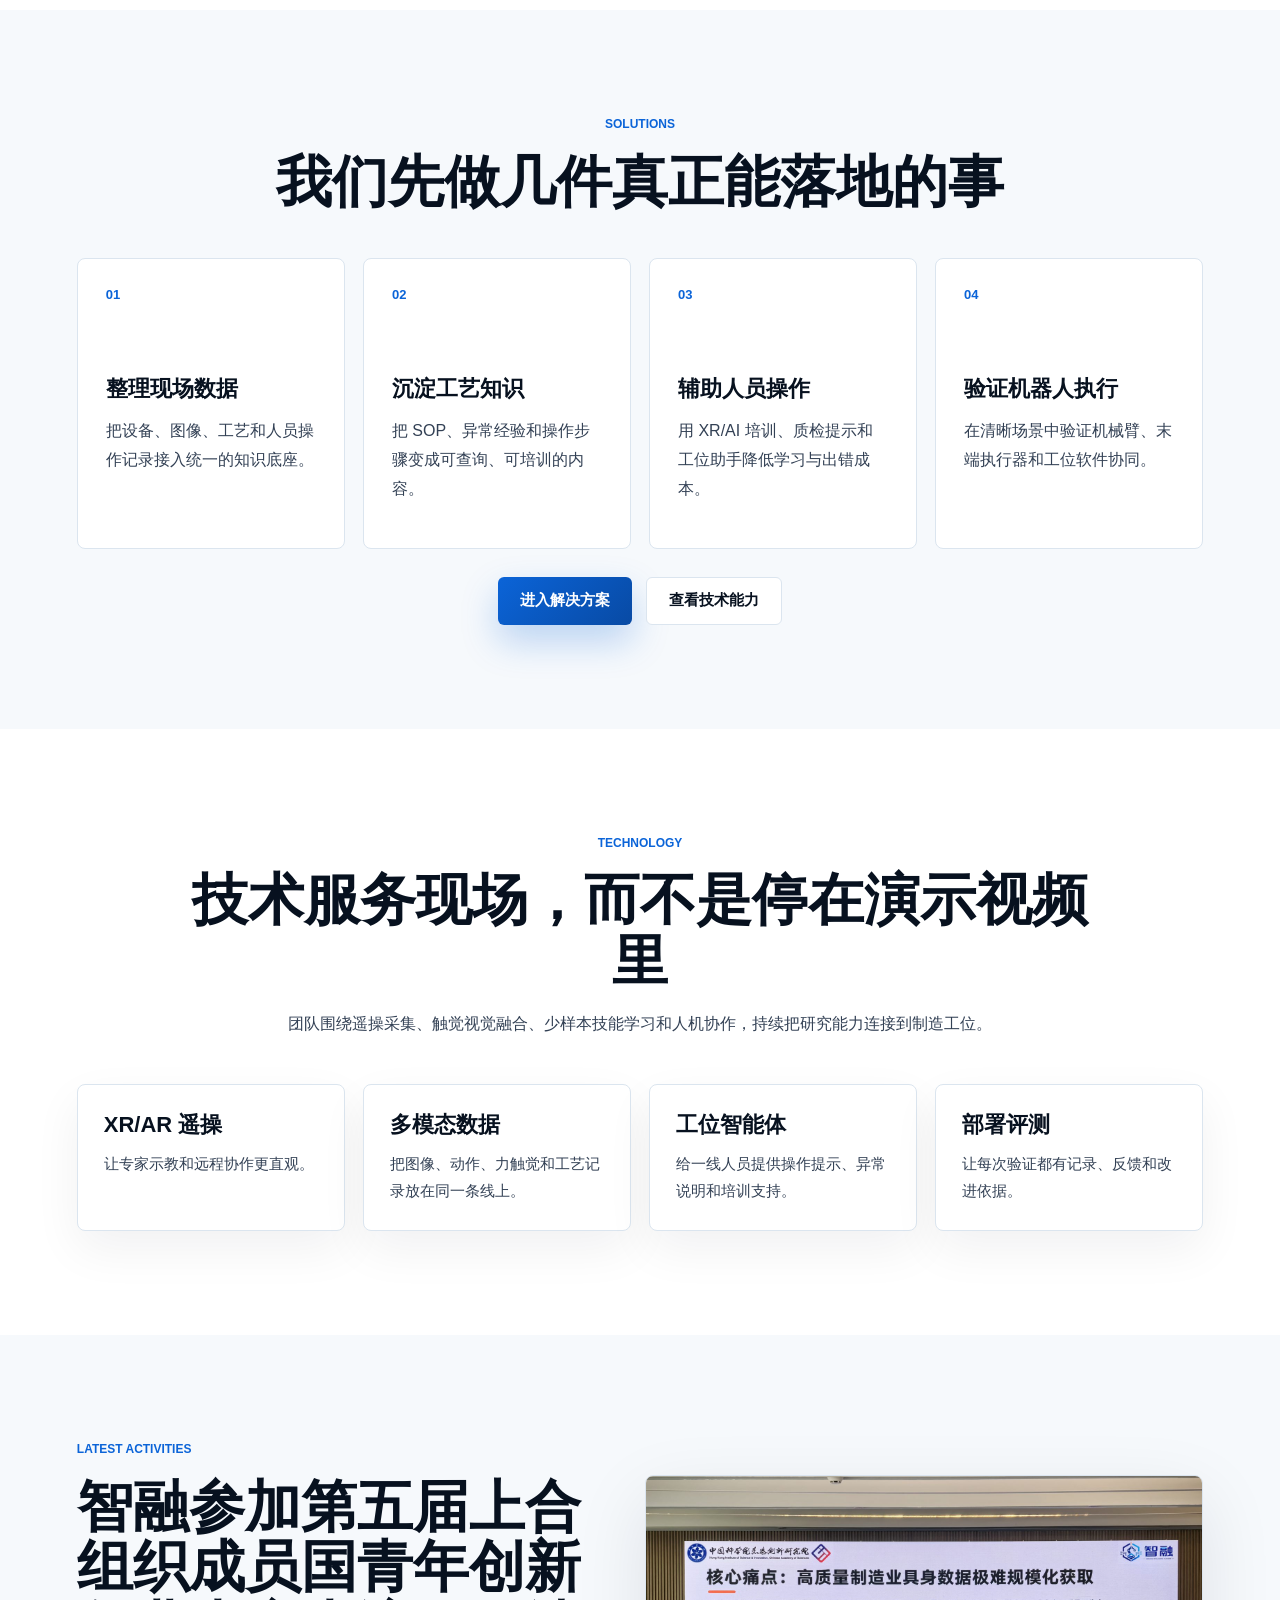
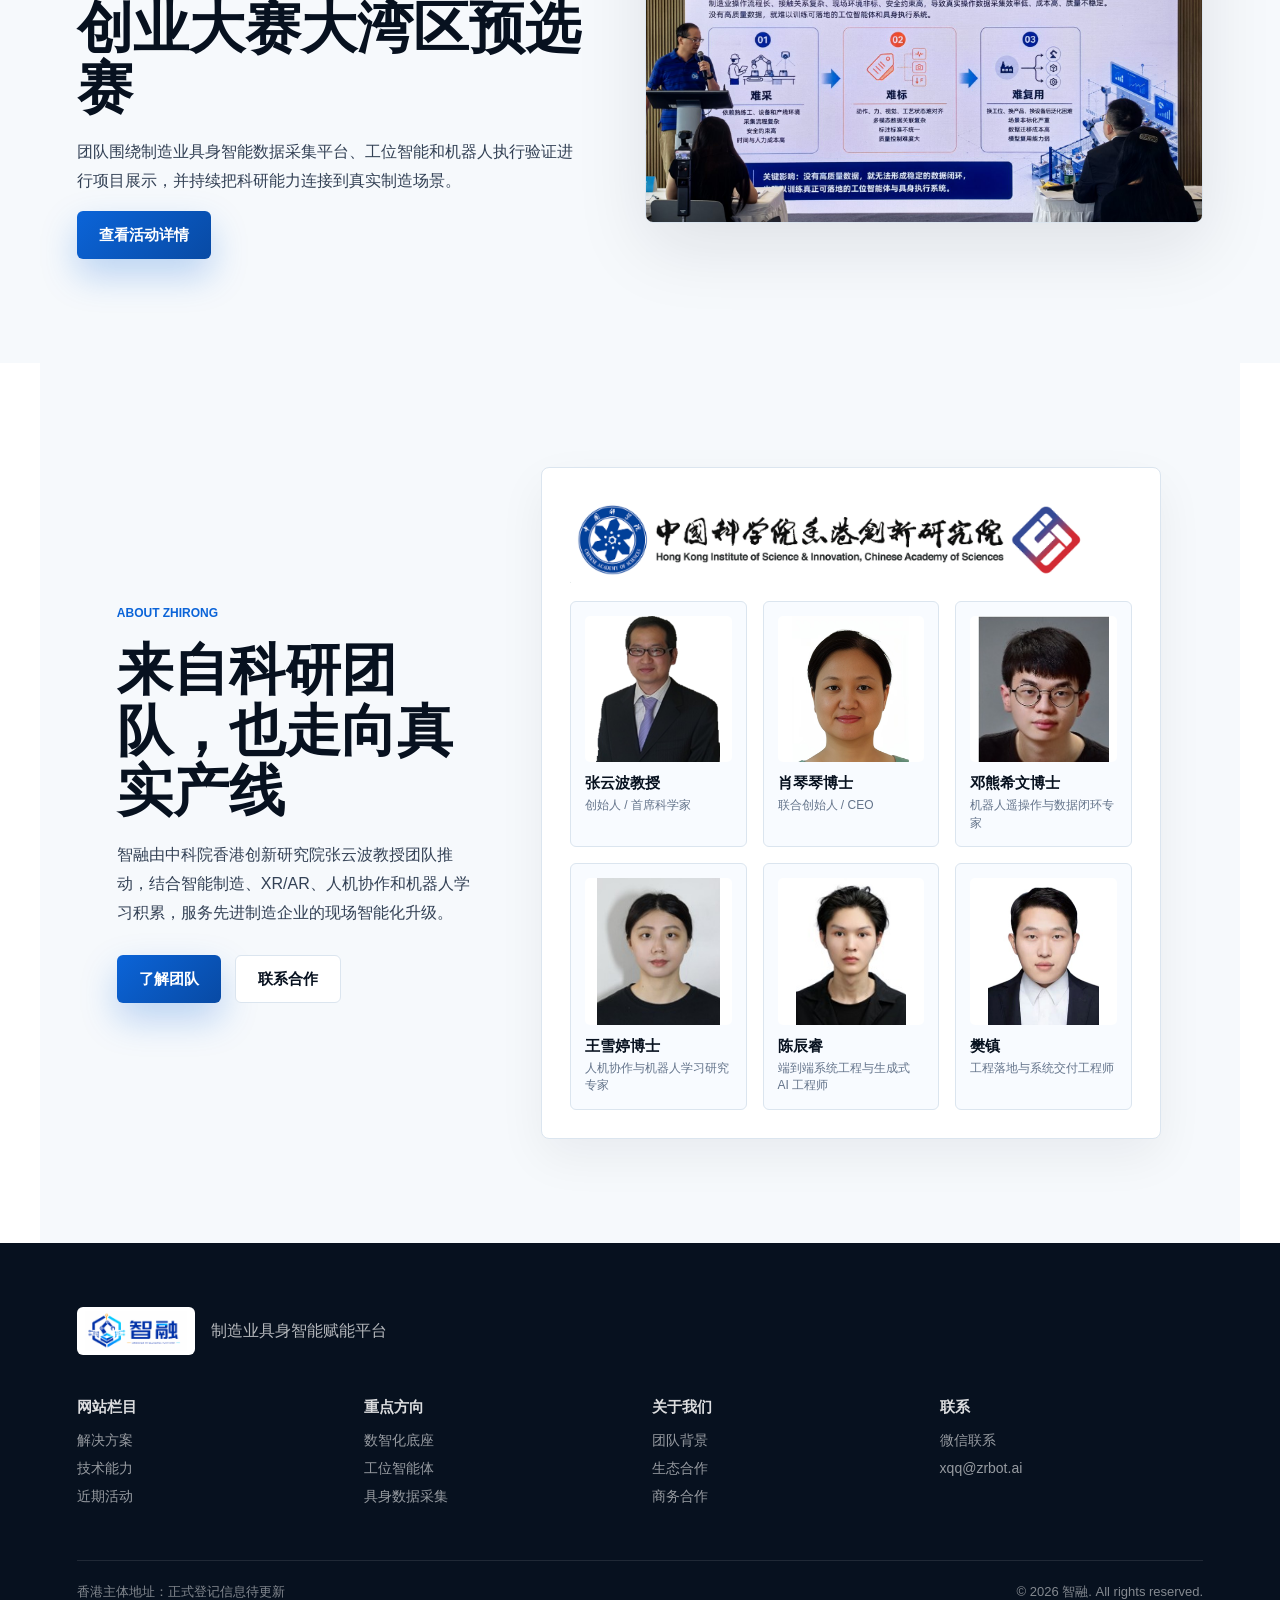
==== commit 524737fd: "Update site content and publish technology route media" ====
--- a/index.html
+++ b/index.html
@@ -1,4 +1,4 @@
-<!doctype html>
+﻿<!doctype html>
 <html lang="zh-CN">
   <head>
     <meta charset="utf-8" />
@@ -6,35 +6,31 @@
     <title>智融 | 制造业具身智能赋能平台</title>
     <meta
       name="description"
-      content="智融面向先进制造业，围绕现场数据、工艺知识、人机协作与具身执行能力，建设可落地的智能制造解决方案。"
+      content="智融帮助制造企业把现场数据、工艺经验和人员操作流程沉淀成可用的智能制造能力。"
     />
     <meta name="theme-color" content="#ffffff" />
     <meta property="og:title" content="智融 | 制造业具身智能赋能平台" />
-    <meta
-      property="og:description"
-      content="先解决制造现场的数据、知识和人才瓶颈，再逐步导入场景智能与具身执行系统。"
-    />
-    <meta property="og:image" content="assets/zhirong-presentation-cover.png" />
-    <link rel="icon" href="assets/zhirong-logo.png" />
-    <link rel="stylesheet" href="styles.css?v=20260601g" />
+    <meta property="og:description" content="让制造现场的数据和经验，成为可训练、可部署、可复用的智能能力。" />
+    <meta property="og:image" content="assets/illustrations/zhirong-presentation-cover.png" />
+    <link rel="icon" href="assets/brand/zhirong-logo.png" />
+    <link rel="stylesheet" href="styles.css?v=20260602l" />
   </head>
-  <body>
+  <body data-page="home">
     <header class="site-header" data-header>
-      <a class="brand" href="#top" aria-label="智融首页">
-        <img src="assets/zhirong-logo.png" alt="智融" />
+      <a class="brand" href="index.html" aria-label="智融首页">
+        <img src="assets/brand/zhirong-logo.png" alt="智融" />
       </a>
       <button class="nav-toggle" type="button" aria-label="打开导航" aria-expanded="false" data-nav-toggle>
         <span></span>
         <span></span>
       </button>
       <nav class="site-nav" data-nav>
-        <a href="#pain">行业痛点</a>
-        <a href="#solution">智融方案</a>
-        <a href="#brain">智能大脑</a>
-        <a href="#body">硬件协同</a>
-        <a href="#scenarios">工业场景</a>
-        <a href="#events">近期活动</a>
-        <a href="#contact">微信联系</a>
+        <a href="index.html">首页</a>
+        <a href="solutions.html">解决方案</a>
+        <a href="technology.html">技术能力</a>
+        <a href="activities.html">近期活动</a>
+        <a href="about.html">关于我们</a>
+        <a href="contact.html">联系我们</a>
       </nav>
       <div class="header-actions" aria-label="语言与联系入口">
         <div class="language-switch" role="group" aria-label="Language">
@@ -42,7 +38,7 @@
           <button type="button" data-lang="zh-CN" class="active">简</button>
           <button type="button" data-lang="zh-HK">繁</button>
         </div>
-        <a class="header-contact" href="#contact">联系我们</a>
+        <a class="header-contact" href="contact.html">联系我们</a>
       </div>
     </header>
 
@@ -50,348 +46,199 @@
       <section class="hero" aria-label="智融制造业具身智能赋能平台">
         <div class="hero-copy">
           <p class="eyebrow">Embodied Intelligence for Manufacturing</p>
-          <h1>制造业具身智能，先解决现场数据与工艺经验</h1>
+          <h1>让制造现场的数据和经验，变成可用的智能能力</h1>
           <p class="hero-lede">
-            现场数据难采、工艺经验难沉淀、复杂操作难复制。智融先从数智化底座与场景智能进入，再逐步导入具身执行系统。
+            智融与先进制造企业一起梳理设备数据、工艺流程和人员操作经验，建设知识系统、培训工具和工位辅助应用，并在合适场景验证机器人执行。
           </p>
           <div class="hero-actions">
-            <a class="button primary" href="#pain">查看行业痛点</a>
-            <a class="button secondary" href="#solution">了解智融方案</a>
+            <a class="button primary" href="solutions.html">查看解决方案</a>
+            <a class="button secondary" href="activities.html">查看近期活动</a>
           </div>
         </div>
         <div class="hero-visual" data-parallax-stage>
           <div class="visual-card">
-            <img src="assets/hero-robot-platform.jpg" alt="机械臂与数据底座示意" data-parallax-machine />
-          </div>
-        </div>
-      </section>
-
-      <section class="section pain-section" id="pain">
+            <img src="assets/illustrations/hero-robot-platform.jpg" alt="机械臂与数据底座示意" data-parallax-machine />
+          </div>
+        </div>
+      </section>
+
+      <section class="section pain-section">
         <div class="section-heading">
-          <p class="eyebrow">Pain Points</p>
-          <h2>制造业具身智能落地，首先受制于数据、底座与人才</h2>
-          <p>
-            先进制造企业通常不会一步到位采购通用机器人。更现实的路径，是先把现场数据、流程知识和人员经验整理成可计算、可训练、可复用的基础设施。
-          </p>
-        </div>
-        <div class="pain-grid">
+          <p class="eyebrow">Why Zhirong</p>
+          <h2>很多智能化项目，真正卡在现场资料和操作经验</h2>
+          <p>制造企业并不缺概念，缺的是能贴近工位、能被一线人员使用、能持续沉淀数据和知识的工具。</p>
+        </div>
+        <div class="pain-grid compact-grid">
           <article>
             <span>01</span>
-            <h3>高质量具身数据难获取</h3>
-            <p>接触丰富、长时域装配和柔性操作任务，往往缺少稳定、低成本、可复用的数据采集流程。</p>
+            <h3>资料分散</h3>
+            <p>设备状态、工艺文件、图像视频和质检记录分散在不同系统里。</p>
           </article>
           <article>
             <span>02</span>
-            <h3>缺少具身就绪型数据底座</h3>
-            <p>设备状态、图像视频、力触觉、人类动作和工艺记录分散在不同系统中，难以支撑持续训练和部署。</p>
+            <h3>经验依赖个人</h3>
+            <p>老师傅的判断和操作细节难以被新员工快速学习和复用。</p>
           </article>
           <article>
             <span>03</span>
-            <h3>复合型人才与训练体系不足</h3>
-            <p>制造现场需要理解工艺、机器人、AI 和人机协作的复合能力，单一软件或硬件交付很难形成长期闭环。</p>
-          </article>
-        </div>
-      </section>
-
-      <section class="section solution-section" id="solution">
+            <h3>复杂操作难复制</h3>
+            <p>装配、检测、分拣和运维任务需要数据、流程和执行系统一起配合。</p>
+          </article>
+        </div>
+      </section>
+
+      <section class="section solution-section">
         <div class="section-heading">
-          <p class="eyebrow">Zhirong Approach</p>
-          <h2>智融方案：从数采和知识底座切入，逐步走向具身部署</h2>
+          <p class="eyebrow">Solutions</p>
+          <h2>我们先做几件真正能落地的事</h2>
         </div>
         <div class="solution-flow">
           <div>
-            <strong>数智化底座</strong>
-            <p>数据接入、治理、知识沉淀、SOP 和工艺智能化。</p>
-          </div>
-          <div>
-            <strong>场景智能应用</strong>
-            <p>XR 辅助、工位智能体、质检分析、培训平台与操作指导。</p>
-          </div>
-          <div>
-            <strong>人本具身智能</strong>
-            <p>围绕真实工位，把模型、交互、末端执行和部署评测连接起来。</p>
-          </div>
-          <div>
-            <strong>教育与人才培养</strong>
-            <p>面向职业教育、产业培训和中小学具身智能课程形成第二增长曲线。</p>
-          </div>
-        </div>
-        <div class="evidence-grid" aria-label="项目材料与能力说明">
-          <figure>
-            <img src="智融第一页.png" alt="智融项目首页材料" />
-            <figcaption>项目定位：制造业具身智能赋能平台</figcaption>
-          </figure>
-          <figure>
-            <img src="核心痛点.png" alt="制造业具身智能核心痛点" />
-            <figcaption>行业痛点：数据、底座与人才瓶颈</figcaption>
-          </figure>
-          <figure>
-            <img src="具身智能不会一步到位.png" alt="具身智能落地路径说明" />
-            <figcaption>落地路径：先底座，再场景，后执行</figcaption>
-          </figure>
-        </div>
-      </section>
-
-      <section class="section brain-section" id="brain">
+            <strong>整理现场数据</strong>
+            <p>把设备、图像、工艺和人员操作记录接入统一的知识底座。</p>
+          </div>
+          <div>
+            <strong>沉淀工艺知识</strong>
+            <p>把 SOP、异常经验和操作步骤变成可查询、可培训的内容。</p>
+          </div>
+          <div>
+            <strong>辅助人员操作</strong>
+            <p>用 XR/AI 培训、质检提示和工位助手降低学习与出错成本。</p>
+          </div>
+          <div>
+            <strong>验证机器人执行</strong>
+            <p>在清晰场景中验证机械臂、末端执行器和工位软件协同。</p>
+          </div>
+        </div>
+        <div class="section-actions">
+          <a class="button primary" href="solutions.html">进入解决方案</a>
+          <a class="button secondary" href="technology.html">查看技术能力</a>
+        </div>
+      </section>
+
+      <section class="section brain-section">
         <div class="section-heading center">
-          <p class="eyebrow">The Brain</p>
-          <h2>智能大脑：把任务、数据与现场反馈接成闭环</h2>
-          <p>
-            这里不夸大单一模型能力，而是展示可落地的控制逻辑：任务拆解、过程记录、异常提示、人工接管和现场评测。
-          </p>
-        </div>
-        <div class="zigzag">
-          <article class="copy-block">
-            <p class="eyebrow">Control Logic</p>
-            <h3>面向制造现场的任务理解与安全约束</h3>
-            <p>系统围绕 SOP、工艺步骤和设备状态建立任务上下文，在遥操、半自主和自动执行之间保留清晰切换路径。</p>
-            <ul>
-              <li>保留数据、评测与追溯接口</li>
-              <li>支持人工确认和异常接管</li>
-              <li>围绕具体工位逐步验证，而不是一次性承诺通用替代</li>
-            </ul>
-          </article>
-          <div class="ui-visual" aria-label="智能控制界面示意">
-            <div class="ui-bar">
-              <span></span>
-              <span></span>
-              <span></span>
-            </div>
-            <div class="ui-grid">
-              <div class="ui-node active">现场数据</div>
-              <div class="ui-node">工艺知识</div>
-              <div class="ui-node">任务模型</div>
-              <div class="ui-node">风险提示</div>
-              <div class="ui-node accent">人机协作</div>
-              <div class="ui-node">部署评测</div>
-            </div>
-          </div>
-        </div>
-        <div class="zigzag reverse">
-          <article class="copy-block">
-            <p class="eyebrow">Data Loop</p>
-            <h3>从高质量采集到模型评测的连续工具链</h3>
-            <p>团队已有 XR/AR 遥操、共享自主采集、触觉视觉融合、少样本技能学习等研究积累，官网先聚焦可验证的能力方向。</p>
-          </article>
-          <div class="pipeline-visual" aria-label="数据闭环示意">
-            <div>采集</div>
-            <div>治理</div>
-            <div>训练</div>
-            <div>评测</div>
-            <div>部署</div>
-          </div>
-        </div>
-      </section>
-
-      <section class="section body-section" id="body">
-        <div class="section-heading">
-          <p class="eyebrow">The Body & Partners</p>
-          <h2>硬件协同：围绕工位需求组合本体、末端与系统能力</h2>
-          <p>
-            当前官网以能力与生态协同展示为主。具体型号、负载、精度等参数，应在样机定型和客户场景验证后再更新。
-          </p>
-        </div>
-        <div class="body-grid">
-          <article class="hardware-card">
-            <div class="product-shot">
-              <img src="assets/hero-robot-platform.jpg" alt="机械臂与数据底座示意" />
-            </div>
-            <div class="hardware-copy">
-              <span>Workcell Unit</span>
-              <h3>机械臂工作单元</h3>
-              <p>面向装配、检测、分拣和实验验证场景，支持与视觉、夹爪、力控和工位软件协同。</p>
-            </div>
-          </article>
-          <article class="hardware-card">
-            <div class="product-emblem">
-              <img src="assets/lingxin-logo.jpeg" alt="灵心巧手" />
-            </div>
-            <div class="hardware-copy">
-              <span>Partner</span>
-              <h3>灵心巧手合作</h3>
-              <p>围绕灵巧末端、柔性操作、触觉/视觉融合和复杂操作数据采集探索协同。</p>
-            </div>
-          </article>
-          <article class="hardware-card">
-            <div class="product-emblem compact">
-              <img src="assets/tiantai-logo.jpeg" alt="天太机器人" />
-            </div>
-            <div class="hardware-copy">
-              <span>Partner</span>
-              <h3>天太机器人合作</h3>
-              <p>围绕机器人本体、工位执行单元与制造场景落地，推进软硬件协同验证。</p>
-            </div>
-          </article>
-        </div>
-      </section>
-
-      <section class="section scenario-section" id="scenarios">
-        <div class="section-heading">
-          <p class="eyebrow">Industrial Scenarios</p>
-          <h2>工业级落地场景：从执行端到数字化底座的全链路验证</h2>
-          <p>
-            优先选择可付费、可验收、可复制的场景，以数智化和场景智能进入客户，再逐步扩展到具身执行系统。
-          </p>
-        </div>
-        <div class="scenario-cards">
-          <article class="scenario-card sort">
-            <div>
-              <span>01 / Workshop Automation</span>
-              <h3>车间自动化分拣</h3>
-              <p>面向小物件抓取、分类整理、异常提示和人工接管，逐步积累可训练的操作数据。</p>
-            </div>
-          </article>
-          <article class="scenario-card waste">
-            <div>
-              <span>02 / Material Handling</span>
-              <h3>废料与物料分类</h3>
-              <p>结合视觉识别、机械执行和工艺规则，探索高重复、强环境约束任务的柔性控制。</p>
-            </div>
-          </article>
-          <article class="scenario-card rail">
-            <div>
-              <span>03 / Heavy Equipment</span>
-              <h3>轨道交通与高端装备</h3>
-              <p>围绕复杂装配、检测、运维和数字化改造，服务大型装备制造中的工位级智能闭环。</p>
-            </div>
-          </article>
-          <article class="scenario-card twin">
-            <div>
-              <span>04 / Digital Twin</span>
-              <h3>三维可视化与培训</h3>
-              <p>通过 XR/AI 培训、操作指导和现场数据可视化，帮助企业沉淀人员经验与流程知识。</p>
-            </div>
-          </article>
-        </div>
-      </section>
-
-      <section class="section events-section" id="events">
-        <div class="section-heading">
-          <p class="eyebrow">Latest Activities</p>
-          <h2>EAC 2026 上海：自动驾驶与具身智能产业交流</h2>
-          <p>
-            2026 年 5 月 28-29 日，EAC2026 自动驾驶与具身智能产业展览会在上海汽车会展中心举行。智融团队在自动驾驶与具身智驾产业展区进行知识分享，介绍面向智能制造场景的具身智能工作。
-          </p>
-        </div>
-        <div class="events-layout">
-          <article class="featured-event">
-            <div class="event-media">
-              <img src="活动/EAC2026/pl1eDbVVx1d.jpg" alt="EAC2026 具身智能赋能智能制造主题分享现场" />
-              <div class="event-gallery" aria-label="EAC2026 现场照片">
-                <img src="活动/EAC2026/pl1eDp9yd6b.jpg" alt="EAC2026 张云波教授现场交流" />
-                <img src="活动/EAC2026/pl1eDphFG9e.jpg" alt="EAC2026 具身智驾产业展区交流" />
-                <img src="活动/EAC2026/BZZ_8191-4651531748.jpg" alt="EAC2026 展区现场沟通" />
-              </div>
-            </div>
-            <div>
-              <span>2026.05.28-29 / 上海汽车会展中心</span>
-              <h3>具身智能赋能智能制造：挑战、路径与应用前景</h3>
-              <p>
-                张云波教授团队围绕制造业现场数据、工艺经验、人机协作与机器人执行闭环，分享了具身智能在智能制造中的落地路径，并与自动驾驶、具身智驾产业链伙伴开展现场交流。
-              </p>
-              <a class="button secondary" href="#contact">沟通活动合作</a>
-            </div>
-          </article>
-          <div class="event-list" aria-label="近期活动列表">
-            <article>
-              <time datetime="2026-05-28">2026.05.28</time>
-              <h3>自动驾驶与具身智驾产业展区知识分享</h3>
-              <p>结合汽车智能化产业链对感知、决策和场景落地的关注，展示具身智能与智能制造融合的应用前景。</p>
-            </article>
-            <article>
-              <time datetime="2026-05-28">2026.05.28</time>
-              <h3>面向制造业的具身数据与工位智能</h3>
-              <p>围绕数智化底座、XR/AI 培训、工位智能体和机器人执行单元，讨论从演示走向真实工位验证的路径。</p>
-            </article>
-            <article>
-              <time datetime="2026-05-29">2026.05.29</time>
-              <h3>现场交流与产业连接</h3>
-              <p>与自动驾驶、机器人、传感器与系统集成领域伙伴交流，探索具身智能在先进制造与产业培训中的合作机会。</p>
-            </article>
-          </div>
-        </div>
-      </section>
-
-      <section class="section about-section" id="about">
+          <p class="eyebrow">Technology</p>
+          <h2>技术服务现场，而不是停在演示视频里</h2>
+          <p>团队围绕遥操采集、触觉视觉融合、少样本技能学习和人机协作，持续把研究能力连接到制造工位。</p>
+        </div>
+        <div class="capability-strip">
+          <article>
+            <h3>XR/AR 遥操</h3>
+            <p>让专家示教和远程协作更直观。</p>
+          </article>
+          <article>
+            <h3>多模态数据</h3>
+            <p>把图像、动作、力触觉和工艺记录放在同一条线上。</p>
+          </article>
+          <article>
+            <h3>工位智能体</h3>
+            <p>给一线人员提供操作提示、异常说明和培训支持。</p>
+          </article>
+          <article>
+            <h3>部署评测</h3>
+            <p>让每次验证都有记录、反馈和改进依据。</p>
+          </article>
+        </div>
+      </section>
+
+      <section class="section events-section">
+        <div class="home-event">
+          <div>
+            <p class="eyebrow">Latest Activities</p>
+            <h2>智融参加第五届上合组织成员国青年创新创业大赛大湾区预选赛</h2>
+            <p>
+              团队围绕制造业具身智能数据采集平台、工位智能和机器人执行验证进行项目展示，并持续把科研能力连接到真实制造场景。
+            </p>
+            <a class="button primary" href="activities.html">查看活动详情</a>
+          </div>
+          <img src="assets/events/sco2026/sco-2026-1.jpg" alt="第五届上合组织成员国青年创新创业大赛大湾区预选赛项目展示" />
+        </div>
+      </section>
+
+      <section class="section about-section">
         <div class="about-copy">
           <p class="eyebrow">About Zhirong</p>
-          <h2>科研牵引，产业场景驱动</h2>
+          <h2>来自科研团队，也走向真实产线</h2>
           <p>
-            智融由中科院香港创新研究院张云波教授团队推动，团队长期关注智能制造、XR/AR、人机协作、机器人学习与具身智能。公司当前更强调从真实制造场景切入，先做可验证的数智化与场景智能，再逐步进入系统级具身部署。
+            智融由中科院香港创新研究院张云波教授团队推动，结合智能制造、XR/AR、人机协作和机器人学习积累，服务先进制造企业的现场智能化升级。
           </p>
+          <div class="section-actions left">
+            <a class="button primary" href="about.html">了解团队</a>
+            <a class="button secondary" href="contact.html">联系合作</a>
+          </div>
         </div>
         <div class="about-panel">
-          <img src="assets/hksi-logo.png" alt="中国科学院香港创新研究院" />
-          <div class="team-portraits" aria-label="核心团队">
-            <article>
-              <img src="张云波.png" alt="张云波教授" />
+          <img src="assets/brand/hksi-logo.png" alt="中国科学院香港创新研究院" />
+          <div class="team-portraits compact-team" aria-label="核心团队">
+            <article>
+              <img src="assets/team/zhang-yunbo.png" alt="张云波教授" />
               <strong>张云波教授</strong>
               <span>创始人 / 首席科学家</span>
             </article>
             <article>
-              <img src="肖琴琴.png" alt="肖琴琴博士" />
+              <img src="assets/team/xiao-qinqin.png" alt="肖琴琴博士" />
               <strong>肖琴琴博士</strong>
               <span>联合创始人 / CEO</span>
             </article>
-          </div>
-          <div class="about-tags">
-            <span>香港研发与转化资源</span>
-            <span>深圳 / 广州工程化协同</span>
-            <span>南京 / 长三角制造场景验证</span>
-          </div>
-        </div>
-      </section>
-
-      <section class="section contact-section" id="contact">
-        <div class="contact-copy">
-          <p class="eyebrow">Wechat Contact</p>
-          <h2>扫码联系肖博士，沟通产线痛点与合作场景</h2>
-          <p>适合围绕数智化底座、工位智能体、XR/AI 培训、具身数据采集与机器人执行单元开展初步需求沟通。</p>
-        </div>
-        <div class="wechat-card">
-          <img src="assets/wechat-contact.jpg" alt="肖博士微信二维码" />
-          <strong>肖博士微信</strong>
-          <span>扫码添加，了解项目与合作方式</span>
-          <a class="email-link" href="mailto:xqq@zrbot.ai">xqq@zrbot.ai</a>
+            <article>
+              <img src="assets/team/deng-xiongxiwen.jpg" alt="邓熊希文博士" />
+              <strong>邓熊希文博士</strong>
+              <span>机器人遥操作与数据闭环专家</span>
+            </article>
+            <article>
+              <img src="assets/team/wang-xueting.jpg" alt="王雪婷博士" />
+              <strong>王雪婷博士</strong>
+              <span>人机协作与机器人学习研究专家</span>
+            </article>
+            <article>
+              <img src="assets/team/chen-chenrui.jpg" alt="陈辰睿" />
+              <strong>陈辰睿</strong>
+              <span>端到端系统工程与生成式 AI 工程师</span>
+            </article>
+            <article>
+              <img src="assets/team/fan-zhen.png" alt="樊镇" />
+              <strong>樊镇</strong>
+              <span>工程落地与系统交付工程师</span>
+            </article>
+          </div>
         </div>
       </section>
     </main>
 
-    <a class="zrbot-widget" href="#contact" aria-label="跳转到微信二维码联系入口">
+    <a class="zrbot-widget" href="contact.html" aria-label="跳转到联系入口">
       <span>ZR</span>
       产线方案咨询
     </a>
 
     <footer class="site-footer">
       <div class="footer-brand">
-        <img src="assets/zhirong-logo.png" alt="智融" />
+        <img src="assets/brand/zhirong-logo.png" alt="智融" />
         <p>制造业具身智能赋能平台</p>
       </div>
       <div class="footer-links">
         <div>
-          <h3>产品线</h3>
-          <a href="#solution">数智化底座</a>
-          <a href="#brain">智能大脑</a>
-          <a href="#body">硬件协同</a>
-        </div>
-        <div>
-          <h3>解决方案</h3>
-          <a href="#scenarios">车间分拣</a>
-          <a href="#scenarios">高端装备</a>
-          <a href="#scenarios">XR/AI 培训</a>
-          <a href="#events">近期活动</a>
-        </div>
-        <div>
-          <h3>生态合作</h3>
-          <a href="#body">灵心巧手</a>
-          <a href="#body">天太机器人</a>
-          <a href="#about">中科院香港创新研究院</a>
+          <h3>网站栏目</h3>
+          <a href="solutions.html">解决方案</a>
+          <a href="technology.html">技术能力</a>
+          <a href="activities.html">近期活动</a>
+        </div>
+        <div>
+          <h3>重点方向</h3>
+          <a href="solutions.html">数智化底座</a>
+          <a href="solutions.html">工位智能体</a>
+          <a href="technology.html">具身数据采集</a>
         </div>
         <div>
           <h3>关于我们</h3>
-          <a href="#about">团队背景</a>
-          <a href="#contact">微信联系</a>
-          <a href="#contact">商务合作</a>
+          <a href="about.html">团队背景</a>
+          <a href="about.html">生态合作</a>
+          <a href="contact.html">商务合作</a>
+        </div>
+        <div>
+          <h3>联系</h3>
+          <a href="contact.html">微信联系</a>
+          <a href="mailto:xqq@zrbot.ai">xqq@zrbot.ai</a>
         </div>
       </div>
       <div class="footer-bottom">
@@ -400,6 +247,11 @@
       </div>
     </footer>
 
-    <script src="script.js?v=20260601g"></script>
+    <script src="script.js?v=20260602l"></script>
   </body>
 </html>
+
+
+
+
+
--- a/styles.css
+++ b/styles.css
@@ -55,15 +55,25 @@
 
 h1 {
   margin-bottom: 24px;
-  max-width: 760px;
-  font-size: clamp(46px, 7vw, 88px);
-  line-height: 1;
+  max-width: 940px;
+  font-size: clamp(46px, 5.7vw, 82px);
+  line-height: 1.03;
   font-weight: 880;
 }
 
 html[lang="en"] h1 {
   font-size: clamp(38px, 4.3vw, 60px);
   line-height: 1.08;
+}
+
+body[data-page="home"] .hero h1 {
+  max-width: 900px;
+}
+
+@media (min-width: 1280px) {
+  body[data-page="home"] .hero h1 {
+    font-size: 72px;
+  }
 }
 
 h2 {
@@ -224,17 +234,20 @@
 
 .hero {
   min-height: 100svh;
-  width: min(100%, 1360px);
+  width: 100%;
   margin: 0 auto;
   display: grid;
-  grid-template-columns: minmax(0, 0.9fr) minmax(460px, 1.1fr);
-  gap: clamp(56px, 7vw, 112px);
+  grid-template-columns: minmax(560px, 1.08fr) minmax(430px, 0.92fr);
+  gap: clamp(44px, 5.8vw, 92px);
   align-items: center;
-  padding: 128px clamp(32px, 7vw, 112px) 88px;
+  padding:
+    126px max(clamp(42px, 6vw, 96px), calc((100vw - 1480px) / 2 + 96px))
+    88px;
   overflow: hidden;
   background:
-    radial-gradient(circle at 82% 20%, rgba(2, 165, 199, 0.12), transparent 28%),
-    linear-gradient(115deg, #ffffff 0%, #f7fbff 54%, #edf6fb 100%);
+    radial-gradient(circle at 76% 22%, rgba(2, 165, 199, 0.14), transparent 32%),
+    radial-gradient(circle at 48% 52%, rgba(11, 100, 216, 0.055), transparent 34%),
+    linear-gradient(180deg, #ffffff 0%, #f8fbff 54%, #eef6fb 100%);
 }
 
 .hero-copy {
@@ -243,10 +256,10 @@
 }
 
 .hero-lede {
-  max-width: 680px;
+  max-width: 820px;
   margin-bottom: 32px;
   color: #21415e;
-  font-size: clamp(18px, 2vw, 24px);
+  font-size: clamp(18px, 1.65vw, 23px);
   font-weight: 680;
 }
 
@@ -288,7 +301,7 @@
 
 .hero-visual {
   position: relative;
-  min-height: 600px;
+  min-height: 560px;
   overflow: hidden;
 }
 
@@ -308,7 +321,7 @@
   position: absolute;
   right: 0;
   bottom: 50%;
-  width: min(680px, 100%);
+  width: min(620px, 100%);
   padding: 18px;
   background: rgba(255, 255, 255, 0.72);
   border: 1px solid rgba(219, 229, 239, 0.9);
@@ -355,6 +368,46 @@
   text-align: center;
 }
 
+.pain-section .section-heading,
+.solution-section .section-heading {
+  max-width: 980px;
+  margin-right: auto;
+  margin-left: auto;
+  text-align: center;
+}
+
+.page-hero {
+  max-width: var(--content);
+  margin: 0 auto;
+  padding: 148px clamp(20px, 6vw, 72px) 76px;
+}
+
+.page-hero h1 {
+  max-width: 980px;
+  font-size: clamp(42px, 6vw, 78px);
+  line-height: 1.03;
+}
+
+.page-hero p:not(.eyebrow) {
+  max-width: 820px;
+  color: #21415e;
+  font-size: clamp(18px, 2vw, 23px);
+  font-weight: 640;
+}
+
+.section-actions {
+  display: flex;
+  flex-wrap: wrap;
+  justify-content: center;
+  gap: 14px;
+  max-width: var(--content);
+  margin: 28px auto 0;
+}
+
+.section-actions.left {
+  justify-content: flex-start;
+}
+
 .pain-section,
 .body-section {
   background: var(--white);
@@ -382,6 +435,10 @@
 
 .pain-grid {
   grid-template-columns: repeat(3, minmax(0, 1fr));
+}
+
+.compact-grid article {
+  min-height: 250px;
 }
 
 .pain-grid article,
@@ -429,6 +486,10 @@
   display: block;
   margin-bottom: 12px;
   font-size: 22px;
+}
+
+.page-flow div {
+  min-height: 290px;
 }
 
 .evidence-grid {
@@ -488,6 +549,10 @@
   font-size: clamp(26px, 3vw, 40px);
 }
 
+.copy-block p:not(.eyebrow) {
+  max-width: 640px;
+}
+
 .copy-block ul {
   display: grid;
   gap: 12px;
@@ -569,28 +634,237 @@
   border-color: transparent;
 }
 
-.pipeline-visual {
-  display: grid;
+.tech-figure {
+  min-width: 0;
+  margin: 0;
+  overflow: hidden;
+  background: var(--white);
+  border: 1px solid var(--line);
+  border-radius: var(--radius);
+  box-shadow: 0 18px 48px rgba(15, 23, 42, 0.06);
+}
+
+.tech-figure img {
+  width: 100%;
+  aspect-ratio: 16 / 10;
+  object-fit: cover;
+  object-position: center;
+  border-bottom: 1px solid var(--line);
+}
+
+.tech-figure figcaption {
+  padding: 14px 16px 16px;
+  color: var(--ink-soft);
+  font-size: 14px;
+  line-height: 1.55;
+}
+
+.capability-strip {
+  display: grid;
+  grid-template-columns: repeat(4, minmax(0, 1fr));
+  gap: 18px;
+  max-width: var(--content);
+  margin: 0 auto;
+}
+
+.capability-strip article {
+  padding: 26px;
+  background: var(--white);
+  border: 1px solid var(--line);
+  border-radius: var(--radius);
+  box-shadow: 0 18px 48px rgba(15, 23, 42, 0.06);
+}
+
+.capability-strip h3 {
+  margin-bottom: 10px;
+}
+
+.capability-strip p {
+  margin-bottom: 0;
+  font-size: 15px;
+}
+
+.detail-grid {
+  grid-template-columns: repeat(3, minmax(0, 1fr));
+}
+
+.technology-gallery {
   grid-template-columns: repeat(5, minmax(0, 1fr));
-  gap: 10px;
-  align-items: center;
-}
-
-.pipeline-visual div {
-  min-height: 210px;
-  display: flex;
-  align-items: end;
-  justify-content: center;
-  padding: 18px 8px;
+}
+
+.route-axis-shell {
+  max-width: var(--content);
+  margin: 0 auto;
+}
+
+.route-axis {
+  display: grid;
+  grid-template-columns: repeat(5, minmax(0, 1fr));
+  gap: 16px;
+  margin: 0;
+  padding: 0;
+  list-style: none;
+}
+
+.route-axis li {
+  position: relative;
+  min-width: 0;
+  min-height: 248px;
+  padding: 26px 22px 22px;
+  background: linear-gradient(180deg, #f9fbfe 0%, #eef5fb 100%);
+  border: 1px solid var(--line);
+  border-radius: var(--radius);
+  box-shadow: 0 18px 48px rgba(15, 23, 42, 0.06);
+}
+
+.route-axis li::after {
+  position: absolute;
+  top: 36px;
+  right: -12px;
+  width: 24px;
+  height: 2px;
+  content: "";
+  background: rgba(11, 100, 216, 0.22);
+}
+
+.route-axis li:last-child::after {
+  display: none;
+}
+
+.route-axis span,
+.proof-card span {
+  display: inline-block;
+  margin-bottom: 18px;
+  color: var(--blue);
+  font-size: 12px;
+  font-weight: 850;
+  text-transform: uppercase;
+}
+
+.route-axis strong {
+  display: block;
+  margin-bottom: 14px;
+  font-size: 24px;
+  line-height: 1.12;
+}
+
+.route-axis p {
+  margin-bottom: 0;
+  font-size: 15px;
+  line-height: 1.72;
+}
+
+.technology-proofs {
+  display: grid;
+  grid-template-columns: repeat(2, minmax(0, 1fr));
+  gap: 18px;
+  max-width: var(--content);
+  margin: 0 auto;
+}
+
+.proof-card {
+  display: grid;
+  grid-template-columns: minmax(250px, 0.92fr) minmax(0, 1.08fr);
+  overflow: hidden;
+  background: var(--white);
+  border: 1px solid var(--line);
+  border-radius: var(--radius);
+  box-shadow: 0 18px 48px rgba(15, 23, 42, 0.06);
+}
+
+.proof-card img {
+  width: 100%;
+  height: 100%;
+  min-height: 280px;
+  object-fit: cover;
+  object-position: center;
+  border-right: 1px solid var(--line);
+}
+
+.proof-card > div {
+  padding: 26px;
+}
+
+.proof-card h3 {
+  margin-bottom: 12px;
+  font-size: clamp(24px, 2.2vw, 34px);
+}
+
+.proof-card p {
+  margin-bottom: 0;
+  font-size: 15px;
+}
+
+.tech-stage-media {
+  display: grid;
+  gap: 16px;
+}
+
+.tech-video-card {
+  overflow: hidden;
+  background: var(--white);
+  border: 1px solid var(--line);
+  border-radius: var(--radius);
+  box-shadow: 0 18px 48px rgba(15, 23, 42, 0.06);
+}
+
+.tech-video-copy {
+  position: relative;
+  padding: 16px 54px 16px 18px;
+}
+
+.tech-video-copy strong,
+.tech-video-copy span {
+  display: block;
+}
+
+.tech-video-copy strong {
+  margin-bottom: 6px;
+  font-size: 15px;
+}
+
+.tech-video-copy span {
+  color: var(--muted);
+  font-size: 13px;
+  line-height: 1.5;
+}
+
+.tech-video-toggle summary {
+  list-style: none;
+  cursor: pointer;
+}
+
+.tech-video-toggle summary::-webkit-details-marker {
+  display: none;
+}
+
+.tech-video-toggle summary::after {
+  position: absolute;
+  top: 50%;
+  right: 18px;
+  width: 28px;
+  height: 28px;
+  display: grid;
+  place-items: center;
+  content: "▶";
   color: var(--white);
-  font-weight: 850;
-  background: linear-gradient(180deg, rgba(2, 165, 199, 0.12), var(--blue));
-  border-radius: 6px;
-}
-
-.pipeline-visual div:nth-child(2n) {
-  min-height: 280px;
-  background: linear-gradient(180deg, rgba(244, 123, 52, 0.14), var(--orange));
+  font-size: 11px;
+  font-weight: 800;
+  background: var(--blue);
+  border-radius: 999px;
+  transform: translateY(-50%);
+}
+
+.tech-video-toggle[open] summary::after {
+  content: "−";
+  font-size: 18px;
+}
+
+.tech-video-card video {
+  width: 100%;
+  display: block;
+  margin-top: 0;
+  background: #000;
 }
 
 .body-grid {
@@ -695,25 +969,25 @@
 }
 
 .scenario-card.sort {
-  --scene: linear-gradient(135deg, rgba(11, 100, 216, 0.3), rgba(0, 0, 0, 0.1)), url("assets/hero-robot-platform.jpg");
+  --scene: linear-gradient(135deg, rgba(11, 100, 216, 0.3), rgba(0, 0, 0, 0.1)), url("assets/illustrations/hero-robot-platform.jpg");
 }
 
 .scenario-card.waste {
   --scene:
     linear-gradient(135deg, rgba(15, 159, 110, 0.46), rgba(0, 0, 0, 0.24)),
-    url("核心痛点.png");
+    url("assets/illustrations/core-pain-points.png");
 }
 
 .scenario-card.rail {
   --scene:
     linear-gradient(135deg, rgba(244, 123, 52, 0.38), rgba(0, 0, 0, 0.2)),
-    url("具身智能不会一步到位.png");
+    url("assets/illustrations/embodied-roadmap.png");
 }
 
 .scenario-card.twin {
   --scene:
     linear-gradient(135deg, rgba(2, 165, 199, 0.34), rgba(0, 0, 0, 0.18)),
-    url("智融第一页.png");
+    url("assets/illustrations/zhirong-first-page.png");
 }
 
 .events-section {
@@ -737,6 +1011,11 @@
   display: grid;
   grid-template-columns: minmax(300px, 0.94fr) minmax(0, 1.06fr);
   overflow: hidden;
+}
+
+.event-stack {
+  display: grid;
+  gap: 18px;
 }
 
 .event-media {
@@ -816,26 +1095,80 @@
   font-size: 15px;
 }
 
+.home-event,
+.split-feature {
+  display: grid;
+  grid-template-columns: minmax(0, 0.95fr) minmax(420px, 1.05fr);
+  gap: clamp(28px, 5vw, 68px);
+  align-items: center;
+  max-width: var(--content);
+  margin: 0 auto;
+}
+
+.home-event img,
+.split-feature img {
+  width: 100%;
+  aspect-ratio: 16 / 10;
+  object-fit: cover;
+  object-position: center;
+  border: 1px solid var(--line);
+  border-radius: var(--radius);
+  box-shadow: var(--shadow);
+}
+
+.split-feature {
+  grid-template-columns: minmax(0, 0.9fr) minmax(420px, 1.1fr);
+}
+
+
+.contact-topics {
+  grid-template-columns: repeat(2, minmax(0, 1fr));
+  margin-top: 22px;
+}
+
 .about-section {
   display: grid;
-  grid-template-columns: minmax(0, 0.92fr) minmax(420px, 1.08fr);
-  gap: clamp(34px, 7vw, 90px);
+  grid-template-columns: minmax(360px, 0.74fr) minmax(620px, 1.26fr);
+  gap: clamp(34px, 5vw, 72px);
   align-items: center;
+  max-width: min(1500px, calc(100vw - 80px));
+}
+
+body[data-page="about"] .about-section {
+  grid-template-columns: 1fr;
+  gap: 34px;
+}
+
+body[data-page="about"] .about-copy {
+  max-width: 880px;
 }
 
 .about-panel {
-  padding: 28px;
+  padding: clamp(22px, 2.2vw, 34px);
   background: var(--white);
   border: 1px solid var(--line);
   border-radius: var(--radius);
   box-shadow: 0 18px 48px rgba(15, 23, 42, 0.06);
 }
 
+.about-panel > img {
+  max-width: min(520px, 100%);
+}
+
+body[data-page="about"] .about-panel {
+  width: 100%;
+}
+
 .team-portraits {
   display: grid;
   grid-template-columns: repeat(2, minmax(0, 1fr));
-  gap: 14px;
-  margin-top: 24px;
+  gap: 16px;
+  margin-top: 18px;
+}
+
+.compact-team,
+.team-directory {
+  grid-template-columns: repeat(3, minmax(0, 1fr));
 }
 
 .team-portraits article {
@@ -848,11 +1181,18 @@
 
 .team-portraits img {
   width: 100%;
-  height: clamp(300px, 27vw, 390px);
+  aspect-ratio: 1 / 1;
+  height: auto;
   object-fit: contain;
-  object-position: center bottom;
+  object-position: center;
   background: var(--white);
   border-radius: 5px;
+}
+
+.compact-team img,
+.team-directory img {
+  aspect-ratio: 1 / 1;
+  height: auto;
 }
 
 .team-portraits strong,
@@ -870,6 +1210,13 @@
   color: var(--muted);
   font-size: 12px;
   line-height: 1.45;
+}
+
+.team-directory p {
+  margin: 10px 0 0;
+  color: var(--ink-soft);
+  font-size: 13px;
+  line-height: 1.65;
 }
 
 .about-tags {
@@ -979,6 +1326,10 @@
   background: #07111f;
 }
 
+.compact-footer {
+  padding-top: 34px;
+}
+
 .footer-brand {
   display: flex;
   align-items: center;
@@ -1065,12 +1416,38 @@
   .body-grid,
   .scenario-cards,
   .events-layout,
-  .featured-event {
+  .featured-event,
+  .capability-strip,
+  .detail-grid,
+  .technology-gallery,
+  .technology-proofs,
+  .home-event,
+  .split-feature,
+  .about-section {
     grid-template-columns: repeat(2, minmax(0, 1fr));
   }
-}
-
-@media (max-width: 820px) {
+
+  .route-axis {
+    grid-template-columns: repeat(3, minmax(0, 1fr));
+  }
+
+  .proof-card {
+    grid-template-columns: 1fr;
+  }
+
+  .proof-card img {
+    min-height: 220px;
+    border-right: 0;
+    border-bottom: 1px solid var(--line);
+  }
+
+  .compact-team,
+  .team-directory {
+    grid-template-columns: repeat(2, minmax(0, 1fr));
+  }
+}
+
+@media (max-width: 980px) {
   html {
     scroll-padding-top: 66px;
   }
@@ -1124,7 +1501,7 @@
   }
 
   .hero {
-    padding-top: 106px;
+    padding: 106px 20px 76px;
   }
 
   h1 {
@@ -1140,21 +1517,39 @@
     scroll-margin-top: 66px;
   }
 
-    .pain-grid,
-    .solution-flow,
+  .page-hero {
+    padding: 116px 20px 58px;
+  }
+
+  .page-hero h1 {
+    font-size: 42px;
+  }
+
+  .pain-grid,
+  .solution-flow,
   .evidence-grid,
-    .zigzag,
-    .zigzag.reverse,
-    .body-grid,
+  .zigzag,
+  .zigzag.reverse,
+  .body-grid,
   .scenario-cards,
   .events-layout,
   .featured-event,
+  .capability-strip,
+  .detail-grid,
+  .technology-gallery,
+  .technology-proofs,
+  .home-event,
+  .split-feature,
   .about-section,
   .contact-section,
   .footer-links {
     grid-template-columns: 1fr;
   }
 
+  .route-axis {
+    grid-template-columns: 1fr;
+  }
+
   .event-media {
     border-right: 0;
     border-bottom: 1px solid var(--line);
@@ -1185,6 +1580,11 @@
 
   .hardware-card {
     grid-template-rows: 220px 1fr;
+  }
+
+  .home-event img,
+  .split-feature img {
+    aspect-ratio: 4 / 3;
   }
 
   .contact-section {
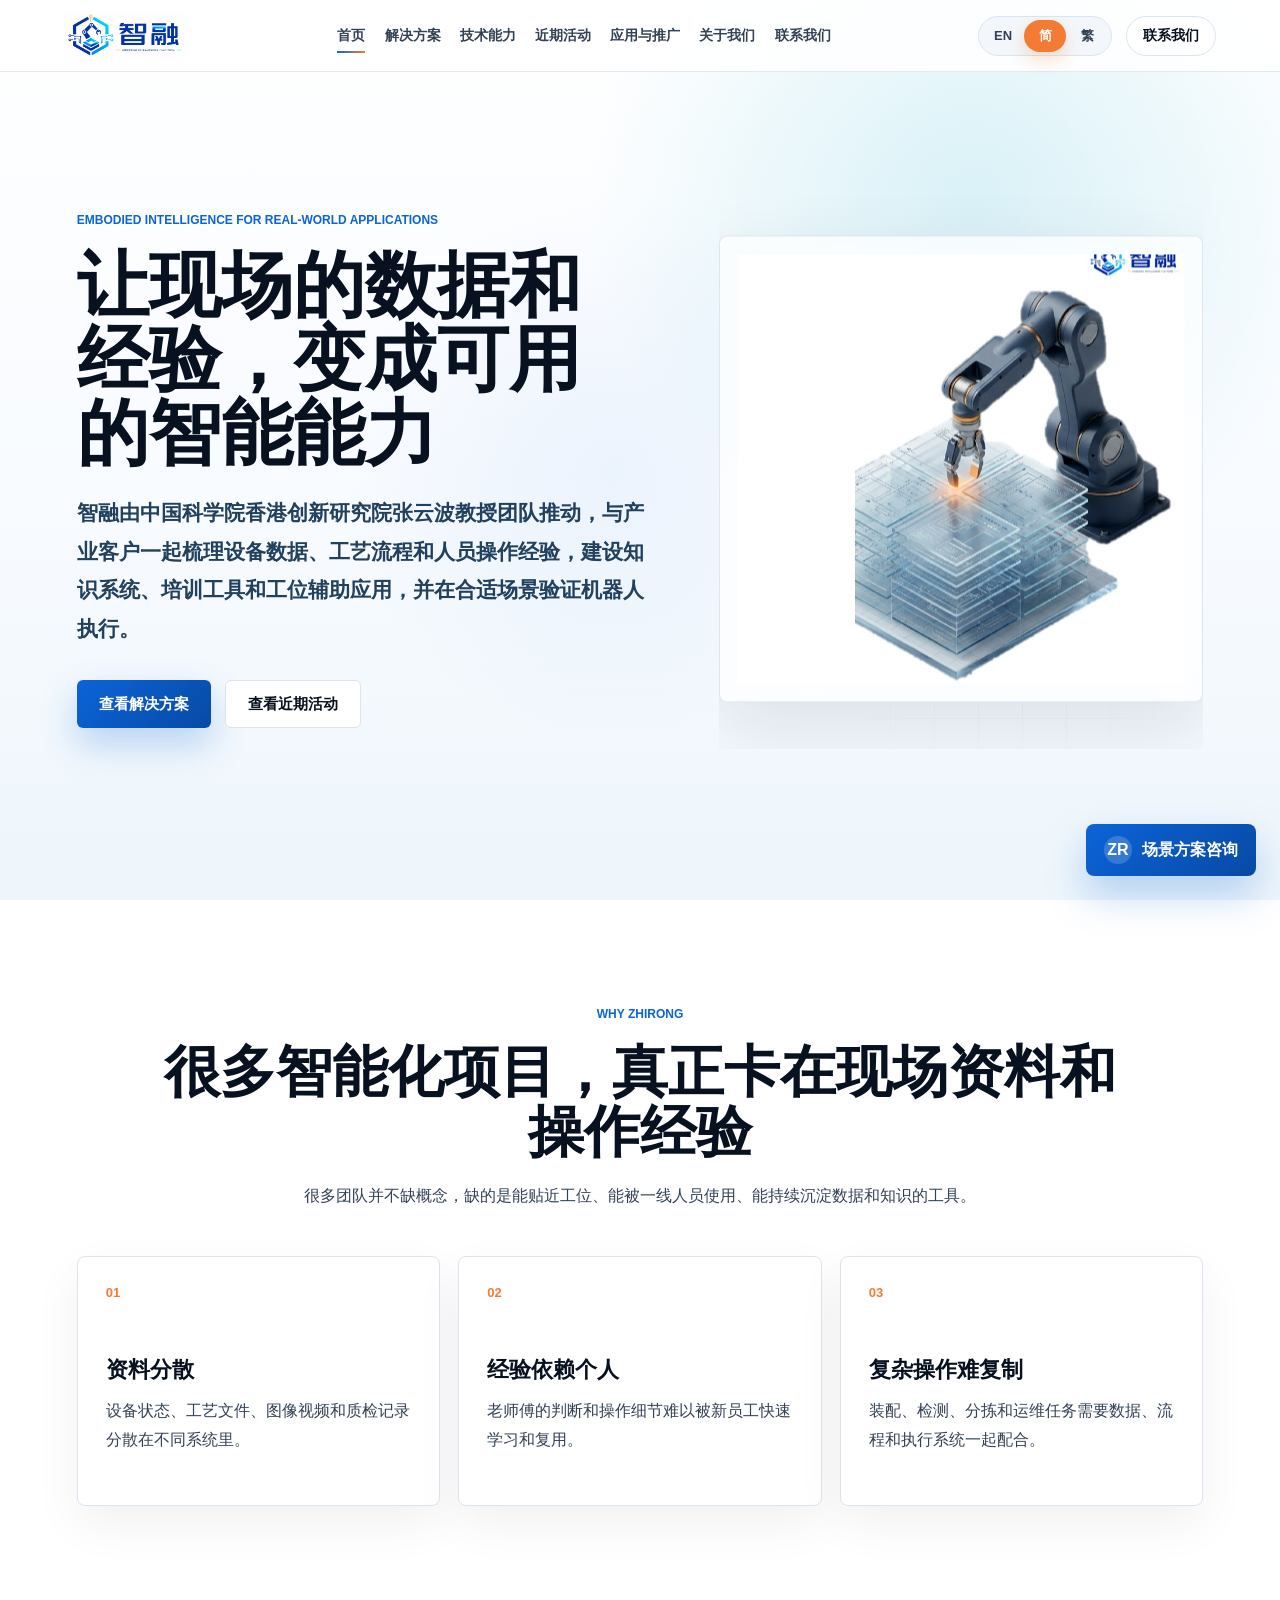
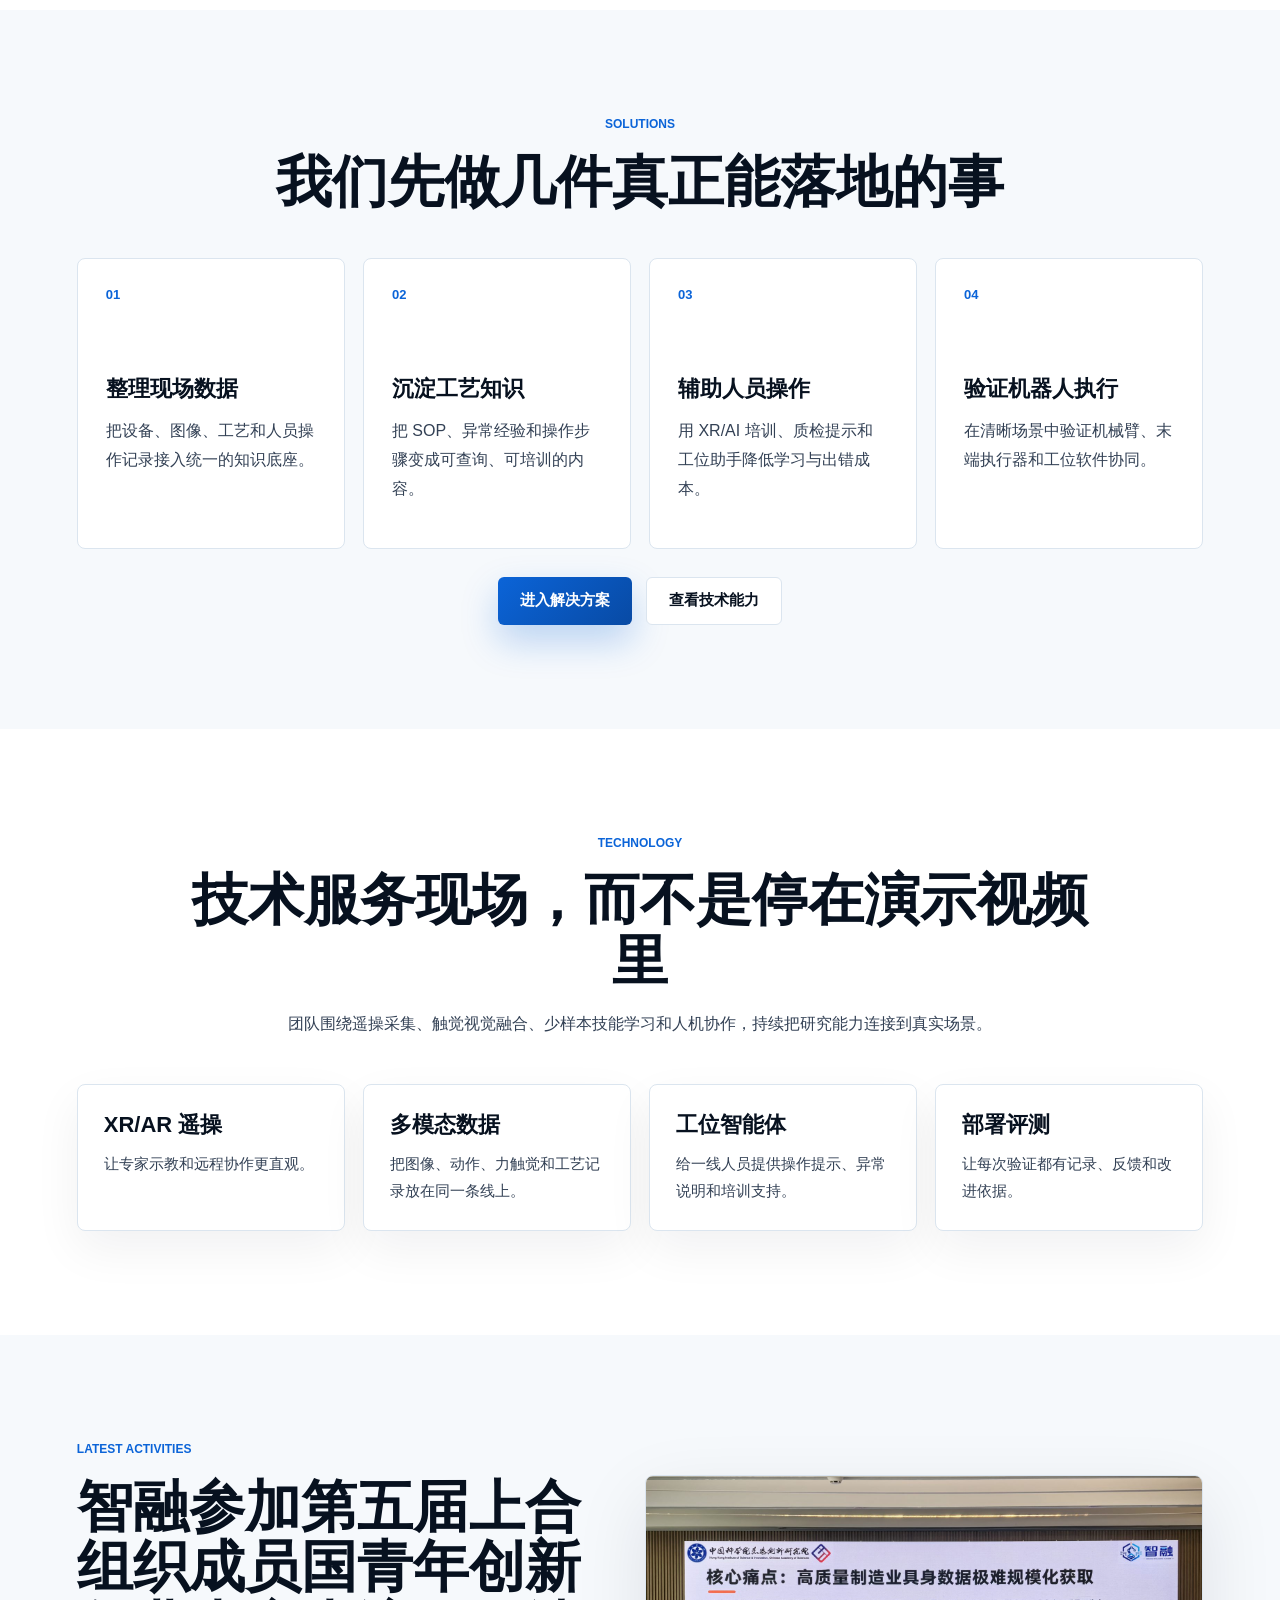
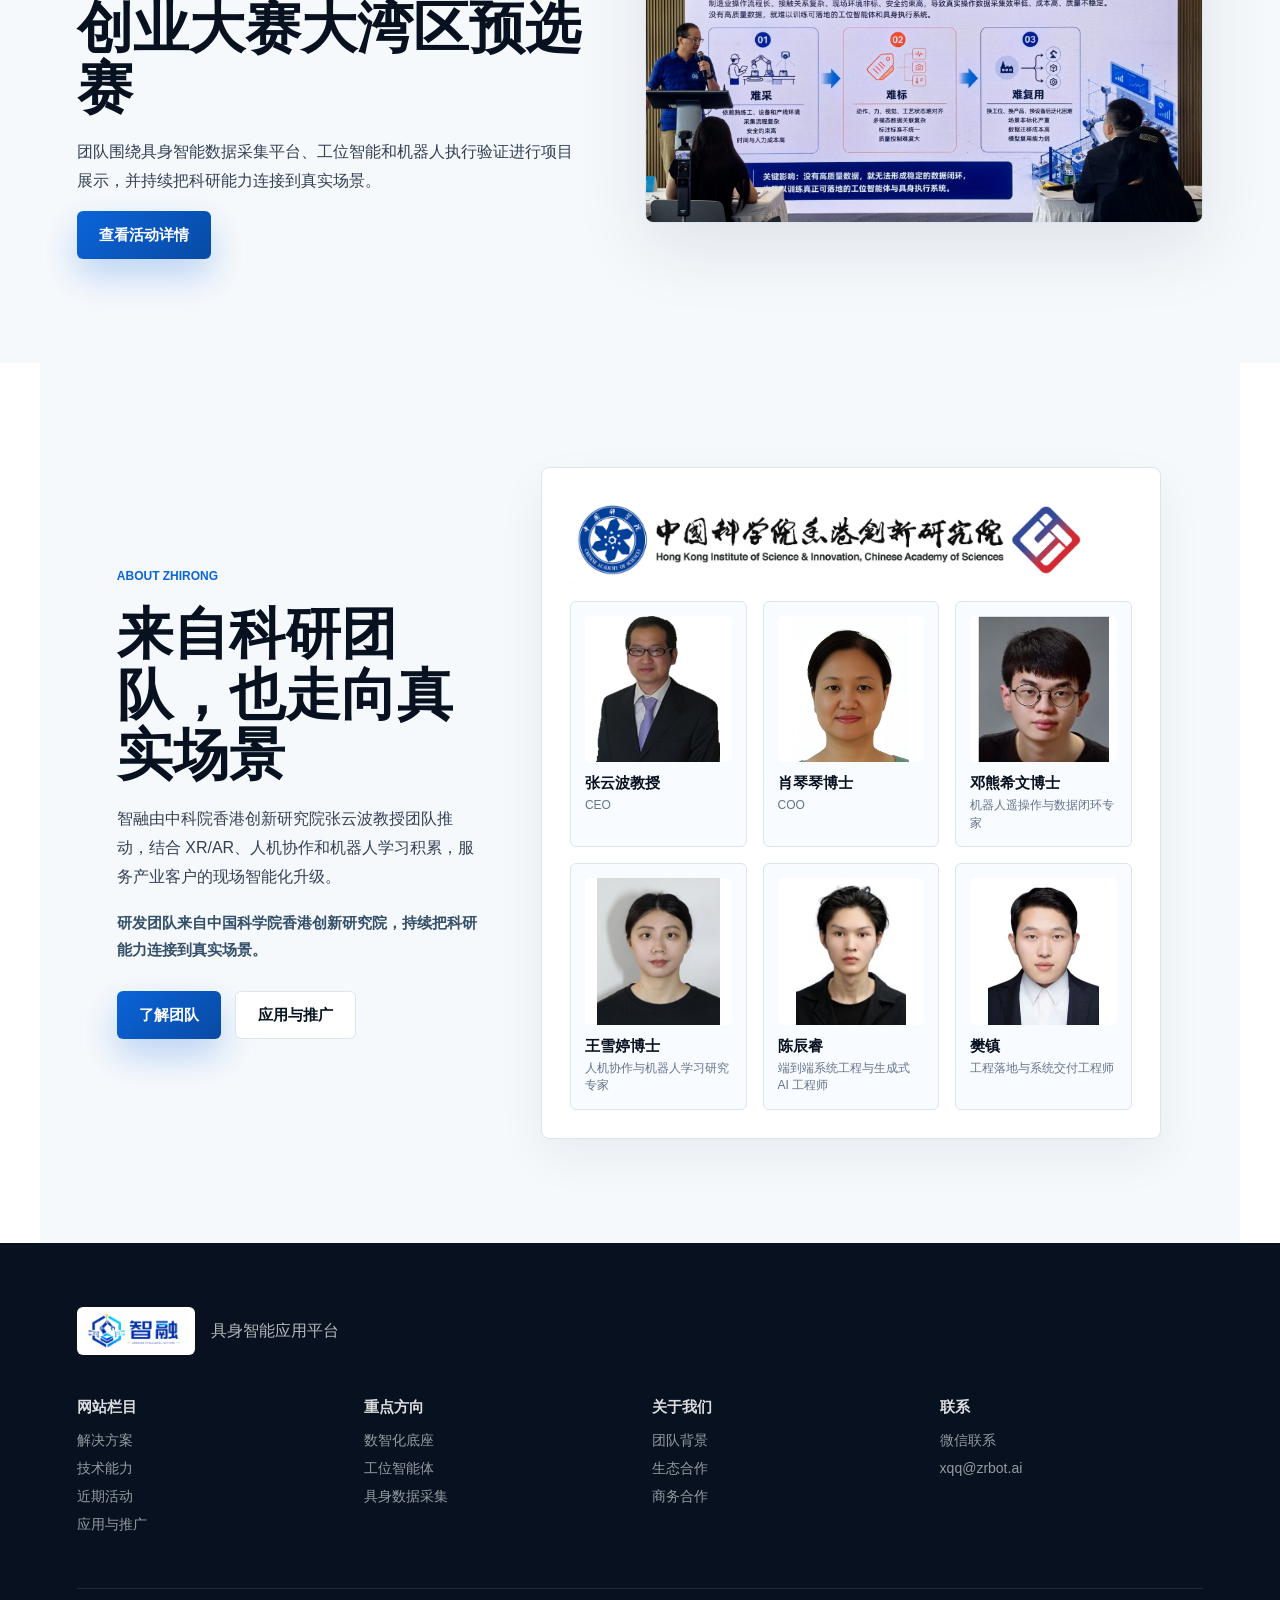
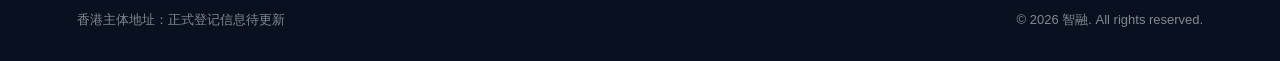
==== commit de623035: "Update applications and adoption page" ====
--- a/index.html
+++ b/index.html
@@ -3,17 +3,17 @@
   <head>
     <meta charset="utf-8" />
     <meta name="viewport" content="width=device-width, initial-scale=1" />
-    <title>智融 | 制造业具身智能赋能平台</title>
+    <title>智融 | 具身智能应用平台</title>
     <meta
       name="description"
-      content="智融帮助制造企业把现场数据、工艺经验和人员操作流程沉淀成可用的智能制造能力。"
+      content="智融帮助客户把现场数据、工艺经验和人员操作流程沉淀成可用的智能化能力。"
     />
     <meta name="theme-color" content="#ffffff" />
-    <meta property="og:title" content="智融 | 制造业具身智能赋能平台" />
-    <meta property="og:description" content="让制造现场的数据和经验，成为可训练、可部署、可复用的智能能力。" />
+    <meta property="og:title" content="智融 | 具身智能应用平台" />
+    <meta property="og:description" content="让现场的数据和经验，成为可训练、可部署、可复用的智能能力。" />
     <meta property="og:image" content="assets/illustrations/zhirong-presentation-cover.png" />
     <link rel="icon" href="assets/brand/zhirong-logo.png" />
-    <link rel="stylesheet" href="styles.css?v=20260602l" />
+    <link rel="stylesheet" href="styles.css?v=20260603b" />
   </head>
   <body data-page="home">
     <header class="site-header" data-header>
@@ -29,6 +29,7 @@
         <a href="solutions.html">解决方案</a>
         <a href="technology.html">技术能力</a>
         <a href="activities.html">近期活动</a>
+        <a href="applications.html">应用与推广</a>
         <a href="about.html">关于我们</a>
         <a href="contact.html">联系我们</a>
       </nav>
@@ -43,12 +44,12 @@
     </header>
 
     <main id="top">
-      <section class="hero" aria-label="智融制造业具身智能赋能平台">
+      <section class="hero" aria-label="智融具身智能应用平台">
         <div class="hero-copy">
-          <p class="eyebrow">Embodied Intelligence for Manufacturing</p>
-          <h1>让制造现场的数据和经验，变成可用的智能能力</h1>
+          <p class="eyebrow">Embodied Intelligence for Real-World Applications</p>
+          <h1>让现场的数据和经验，变成可用的智能能力</h1>
           <p class="hero-lede">
-            智融与先进制造企业一起梳理设备数据、工艺流程和人员操作经验，建设知识系统、培训工具和工位辅助应用，并在合适场景验证机器人执行。
+            智融由中国科学院香港创新研究院张云波教授团队推动，与产业客户一起梳理设备数据、工艺流程和人员操作经验，建设知识系统、培训工具和工位辅助应用，并在合适场景验证机器人执行。
           </p>
           <div class="hero-actions">
             <a class="button primary" href="solutions.html">查看解决方案</a>
@@ -66,7 +67,7 @@
         <div class="section-heading">
           <p class="eyebrow">Why Zhirong</p>
           <h2>很多智能化项目，真正卡在现场资料和操作经验</h2>
-          <p>制造企业并不缺概念，缺的是能贴近工位、能被一线人员使用、能持续沉淀数据和知识的工具。</p>
+          <p>很多团队并不缺概念，缺的是能贴近工位、能被一线人员使用、能持续沉淀数据和知识的工具。</p>
         </div>
         <div class="pain-grid compact-grid">
           <article>
@@ -120,7 +121,7 @@
         <div class="section-heading center">
           <p class="eyebrow">Technology</p>
           <h2>技术服务现场，而不是停在演示视频里</h2>
-          <p>团队围绕遥操采集、触觉视觉融合、少样本技能学习和人机协作，持续把研究能力连接到制造工位。</p>
+          <p>团队围绕遥操采集、触觉视觉融合、少样本技能学习和人机协作，持续把研究能力连接到真实场景。</p>
         </div>
         <div class="capability-strip">
           <article>
@@ -148,7 +149,7 @@
             <p class="eyebrow">Latest Activities</p>
             <h2>智融参加第五届上合组织成员国青年创新创业大赛大湾区预选赛</h2>
             <p>
-              团队围绕制造业具身智能数据采集平台、工位智能和机器人执行验证进行项目展示，并持续把科研能力连接到真实制造场景。
+              团队围绕具身智能数据采集平台、工位智能和机器人执行验证进行项目展示，并持续把科研能力连接到真实场景。
             </p>
             <a class="button primary" href="activities.html">查看活动详情</a>
           </div>
@@ -159,13 +160,14 @@
       <section class="section about-section">
         <div class="about-copy">
           <p class="eyebrow">About Zhirong</p>
-          <h2>来自科研团队，也走向真实产线</h2>
+          <h2>来自科研团队，也走向真实场景</h2>
           <p>
-            智融由中科院香港创新研究院张云波教授团队推动，结合智能制造、XR/AR、人机协作和机器人学习积累，服务先进制造企业的现场智能化升级。
+            智融由中科院香港创新研究院张云波教授团队推动，结合 XR/AR、人机协作和机器人学习积累，服务产业客户的现场智能化升级。
           </p>
+          <p class="about-origin">研发团队来自中国科学院香港创新研究院，持续把科研能力连接到真实场景。</p>
           <div class="section-actions left">
             <a class="button primary" href="about.html">了解团队</a>
-            <a class="button secondary" href="contact.html">联系合作</a>
+            <a class="button secondary" href="applications.html">应用与推广</a>
           </div>
         </div>
         <div class="about-panel">
@@ -174,12 +176,12 @@
             <article>
               <img src="assets/team/zhang-yunbo.png" alt="张云波教授" />
               <strong>张云波教授</strong>
-              <span>创始人 / 首席科学家</span>
+              <span>CEO</span>
             </article>
             <article>
               <img src="assets/team/xiao-qinqin.png" alt="肖琴琴博士" />
               <strong>肖琴琴博士</strong>
-              <span>联合创始人 / CEO</span>
+              <span>COO</span>
             </article>
             <article>
               <img src="assets/team/deng-xiongxiwen.jpg" alt="邓熊希文博士" />
@@ -208,13 +210,13 @@
 
     <a class="zrbot-widget" href="contact.html" aria-label="跳转到联系入口">
       <span>ZR</span>
-      产线方案咨询
+      场景方案咨询
     </a>
 
     <footer class="site-footer">
       <div class="footer-brand">
         <img src="assets/brand/zhirong-logo.png" alt="智融" />
-        <p>制造业具身智能赋能平台</p>
+        <p>具身智能应用平台</p>
       </div>
       <div class="footer-links">
         <div>
@@ -222,6 +224,7 @@
           <a href="solutions.html">解决方案</a>
           <a href="technology.html">技术能力</a>
           <a href="activities.html">近期活动</a>
+          <a href="applications.html">应用与推广</a>
         </div>
         <div>
           <h3>重点方向</h3>
@@ -232,7 +235,7 @@
         <div>
           <h3>关于我们</h3>
           <a href="about.html">团队背景</a>
-          <a href="about.html">生态合作</a>
+          <a href="applications.html">生态合作</a>
           <a href="contact.html">商务合作</a>
         </div>
         <div>
@@ -247,7 +250,7 @@
       </div>
     </footer>
 
-    <script src="script.js?v=20260602l"></script>
+    <script src="script.js?v=20260603b"></script>
   </body>
 </html>
 
--- a/styles.css
+++ b/styles.css
@@ -1210,6 +1210,201 @@
   color: var(--muted);
   font-size: 12px;
   line-height: 1.45;
+}
+
+.about-origin {
+  margin: 18px 0 0;
+  color: #34506a;
+  font-size: 15px;
+  font-weight: 620;
+}
+
+.slide-frame {
+  max-width: var(--content);
+  margin: 0 auto 28px;
+  overflow: hidden;
+  background: var(--white);
+  border: 1px solid var(--line);
+  border-radius: var(--radius);
+  box-shadow: 0 18px 48px rgba(15, 23, 42, 0.06);
+}
+
+.slide-frame img {
+  width: 100%;
+}
+
+.impact-grid {
+  display: grid;
+  grid-template-columns: repeat(3, minmax(0, 1fr));
+  gap: 18px;
+  max-width: var(--content);
+  margin: 0 auto;
+}
+
+.impact-grid-tight {
+  margin-top: 18px;
+}
+
+.impact-card {
+  padding: 26px;
+  background: var(--white);
+  border: 1px solid var(--line);
+  border-radius: var(--radius);
+  box-shadow: 0 18px 48px rgba(15, 23, 42, 0.06);
+}
+
+.impact-card > span {
+  display: inline-block;
+  margin-bottom: 16px;
+  color: var(--blue);
+  font-size: 12px;
+  font-weight: 850;
+  text-transform: uppercase;
+}
+
+.impact-card h3 {
+  font-size: 24px;
+}
+
+.impact-note,
+.impact-list p {
+  margin-bottom: 14px;
+  font-size: 15px;
+}
+
+.logo-pair {
+  display: grid;
+  grid-template-columns: repeat(3, minmax(0, 1fr));
+  gap: 14px;
+}
+
+.logo-tile {
+  min-width: 0;
+  display: grid;
+  align-content: start;
+  gap: 10px;
+  padding: 18px;
+  background: #f8fbff;
+  border: 1px solid var(--line);
+  border-radius: 6px;
+}
+
+.logo-tile img {
+  width: 100%;
+  aspect-ratio: 16 / 9;
+  object-fit: contain;
+  object-position: center;
+}
+
+.logo-tile strong {
+  font-size: 14px;
+  line-height: 1.4;
+}
+
+.wordmark-chip {
+  min-height: 90px;
+  display: grid;
+  place-items: center;
+  padding: 16px;
+  color: var(--blue);
+  font-size: 26px;
+  font-weight: 850;
+  line-height: 1.1;
+  text-align: center;
+  background: linear-gradient(135deg, #eef5ff, #f8fbff);
+  border: 1px solid #d7e6ff;
+  border-radius: 6px;
+}
+
+.wordmark-chip-dark {
+  min-height: 76px;
+  color: #8c1515;
+  font-size: 22px;
+  background: linear-gradient(135deg, #fff7f7, #fffefe);
+  border-color: #f1d5d5;
+}
+
+.badge-cloud {
+  display: flex;
+  flex-wrap: wrap;
+  gap: 10px;
+}
+
+.badge-cloud span {
+  padding: 10px 12px;
+  color: #254158;
+  font-size: 13px;
+  font-weight: 760;
+  background: #eef5fb;
+  border-radius: 999px;
+}
+
+.impact-proof {
+  max-width: var(--content);
+  margin: 0 auto;
+}
+
+.impact-actions {
+  display: flex;
+  flex-wrap: wrap;
+  gap: 12px;
+  margin-top: 24px;
+}
+
+.quote-card {
+  text-align: center;
+}
+
+.quote-logo {
+  width: min(220px, 100%);
+  margin: 4px auto 18px;
+}
+
+.quote-logo-seal {
+  width: min(148px, 100%);
+}
+
+.stanford-lockup {
+  display: grid;
+  justify-items: center;
+  gap: 12px;
+  margin: 6px auto 20px;
+}
+
+.stanford-seal {
+  width: min(112px, 42%);
+  aspect-ratio: 1;
+  object-fit: contain;
+}
+
+.stanford-wordmark {
+  width: min(300px, 88%);
+  max-height: 86px;
+  object-fit: contain;
+}
+
+.impact-roadmap {
+  display: grid;
+  grid-template-columns: repeat(6, minmax(0, 1fr));
+  gap: 14px;
+  max-width: var(--content);
+  margin: 0 auto;
+}
+
+.impact-roadmap div {
+  min-height: 110px;
+  display: grid;
+  place-items: center;
+  padding: 16px;
+  color: var(--ink);
+  font-size: 18px;
+  font-weight: 780;
+  line-height: 1.45;
+  text-align: center;
+  background: linear-gradient(180deg, #f9fbfe 0%, #eef5fb 100%);
+  border: 1px solid var(--line);
+  border-radius: var(--radius);
+  box-shadow: 0 18px 48px rgba(15, 23, 42, 0.06);
 }
 
 .team-directory p {
@@ -1418,6 +1613,7 @@
   .events-layout,
   .featured-event,
   .capability-strip,
+  .impact-grid,
   .detail-grid,
   .technology-gallery,
   .technology-proofs,
@@ -1535,6 +1731,7 @@
   .events-layout,
   .featured-event,
   .capability-strip,
+  .impact-grid,
   .detail-grid,
   .technology-gallery,
   .technology-proofs,
@@ -1547,6 +1744,11 @@
   }
 
   .route-axis {
+    grid-template-columns: 1fr;
+  }
+
+  .logo-pair,
+  .impact-roadmap {
     grid-template-columns: 1fr;
   }
 
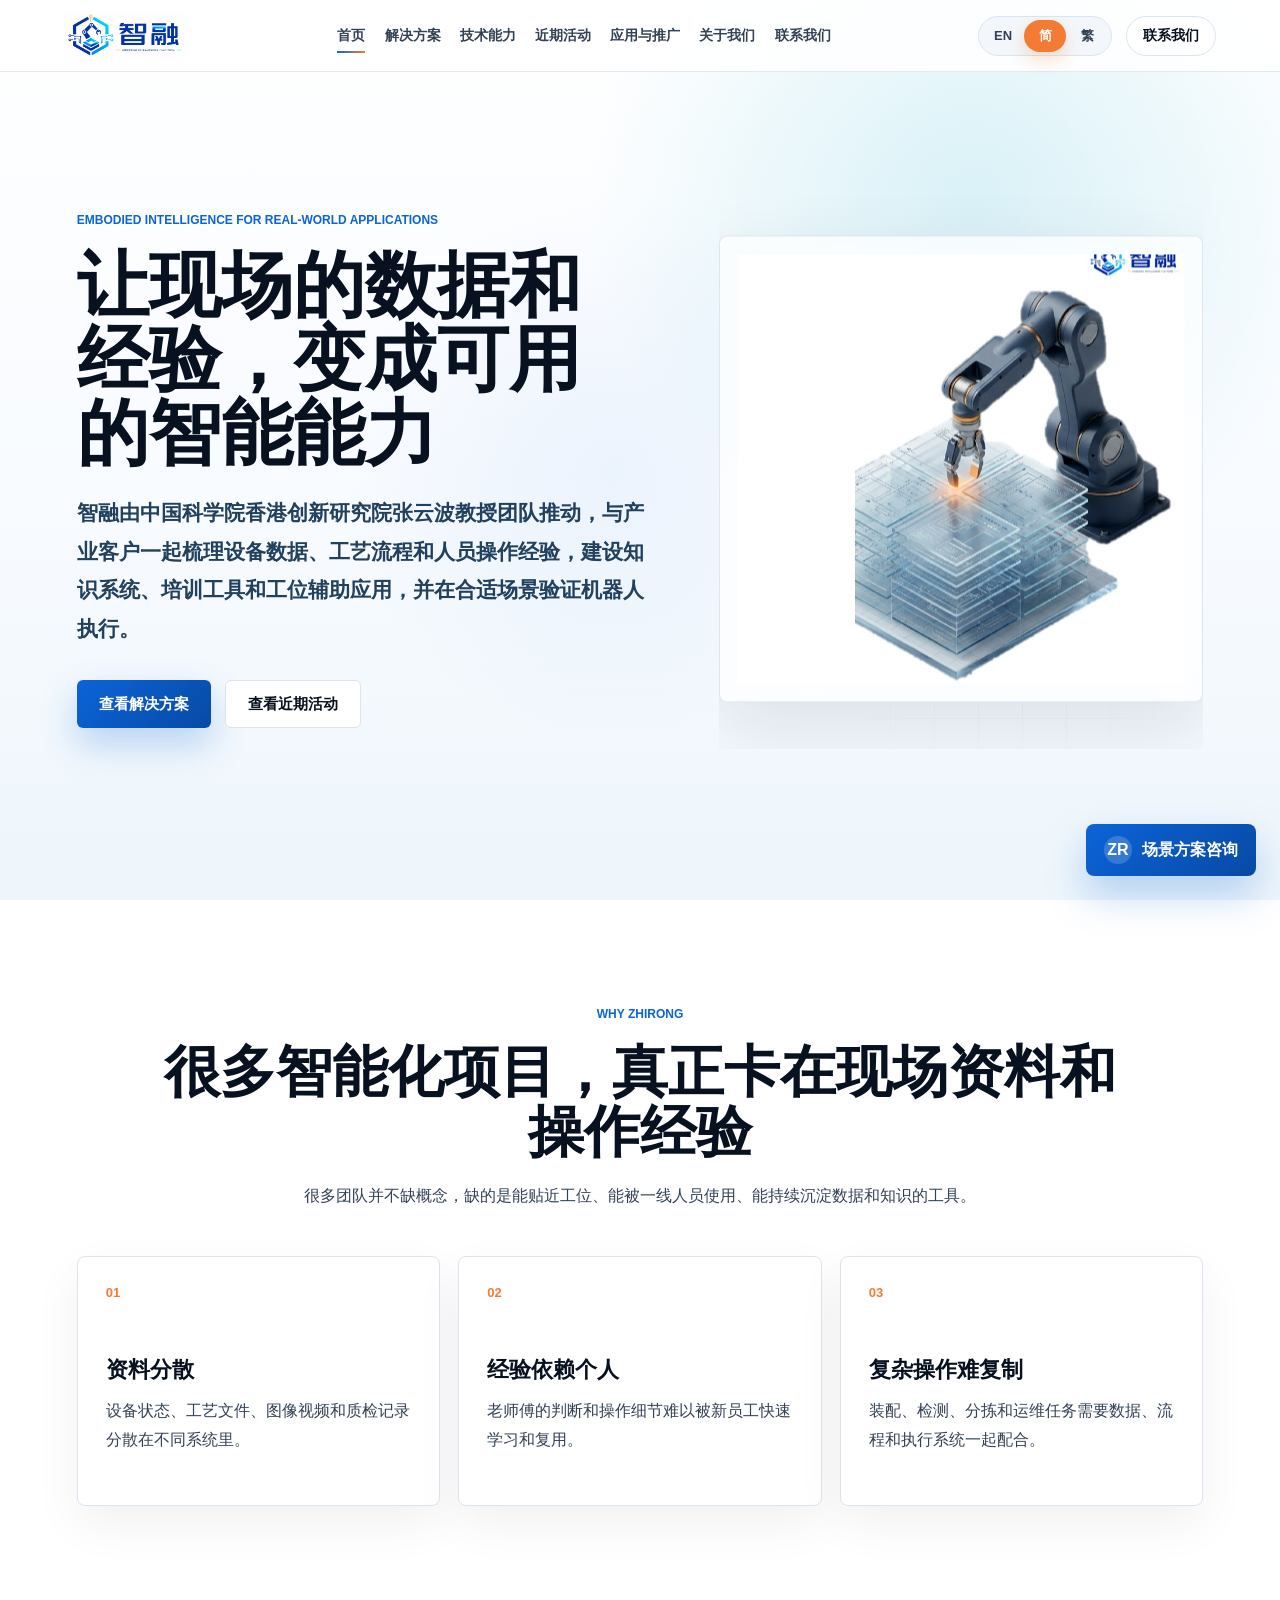
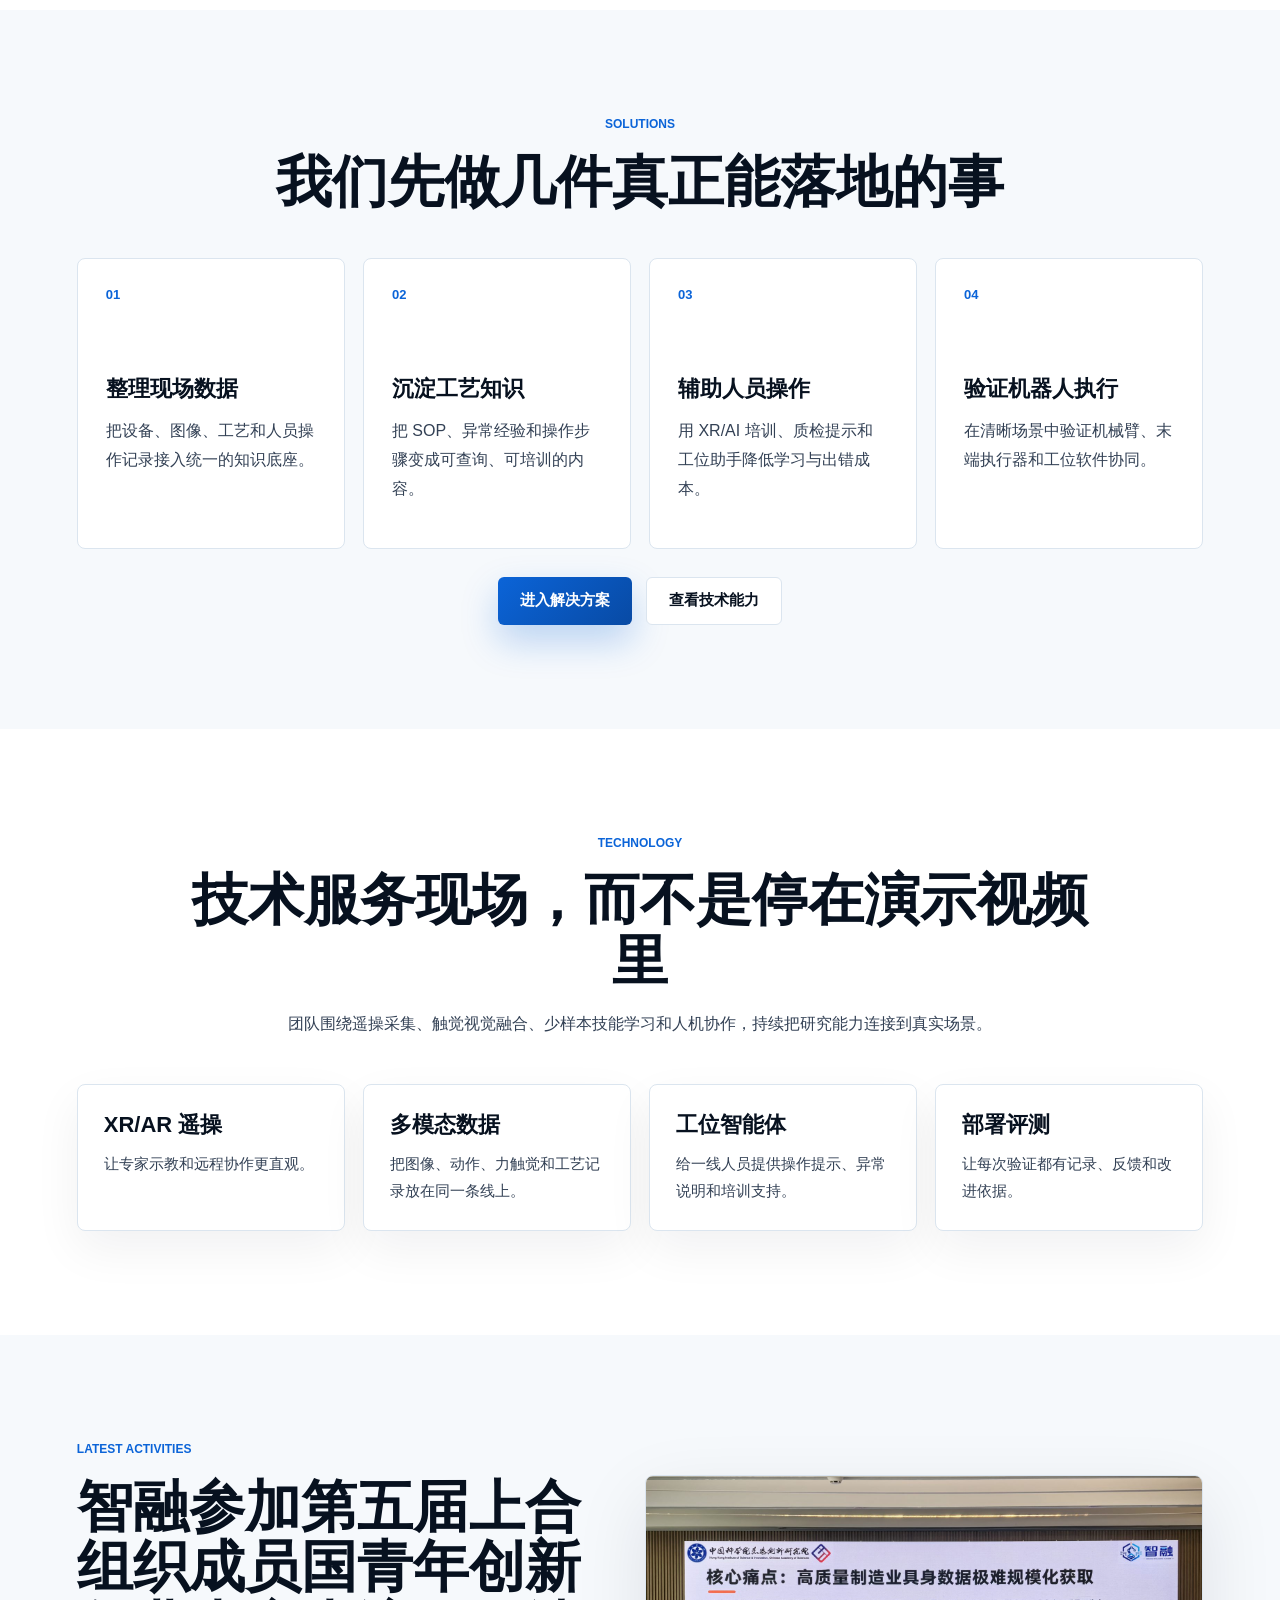
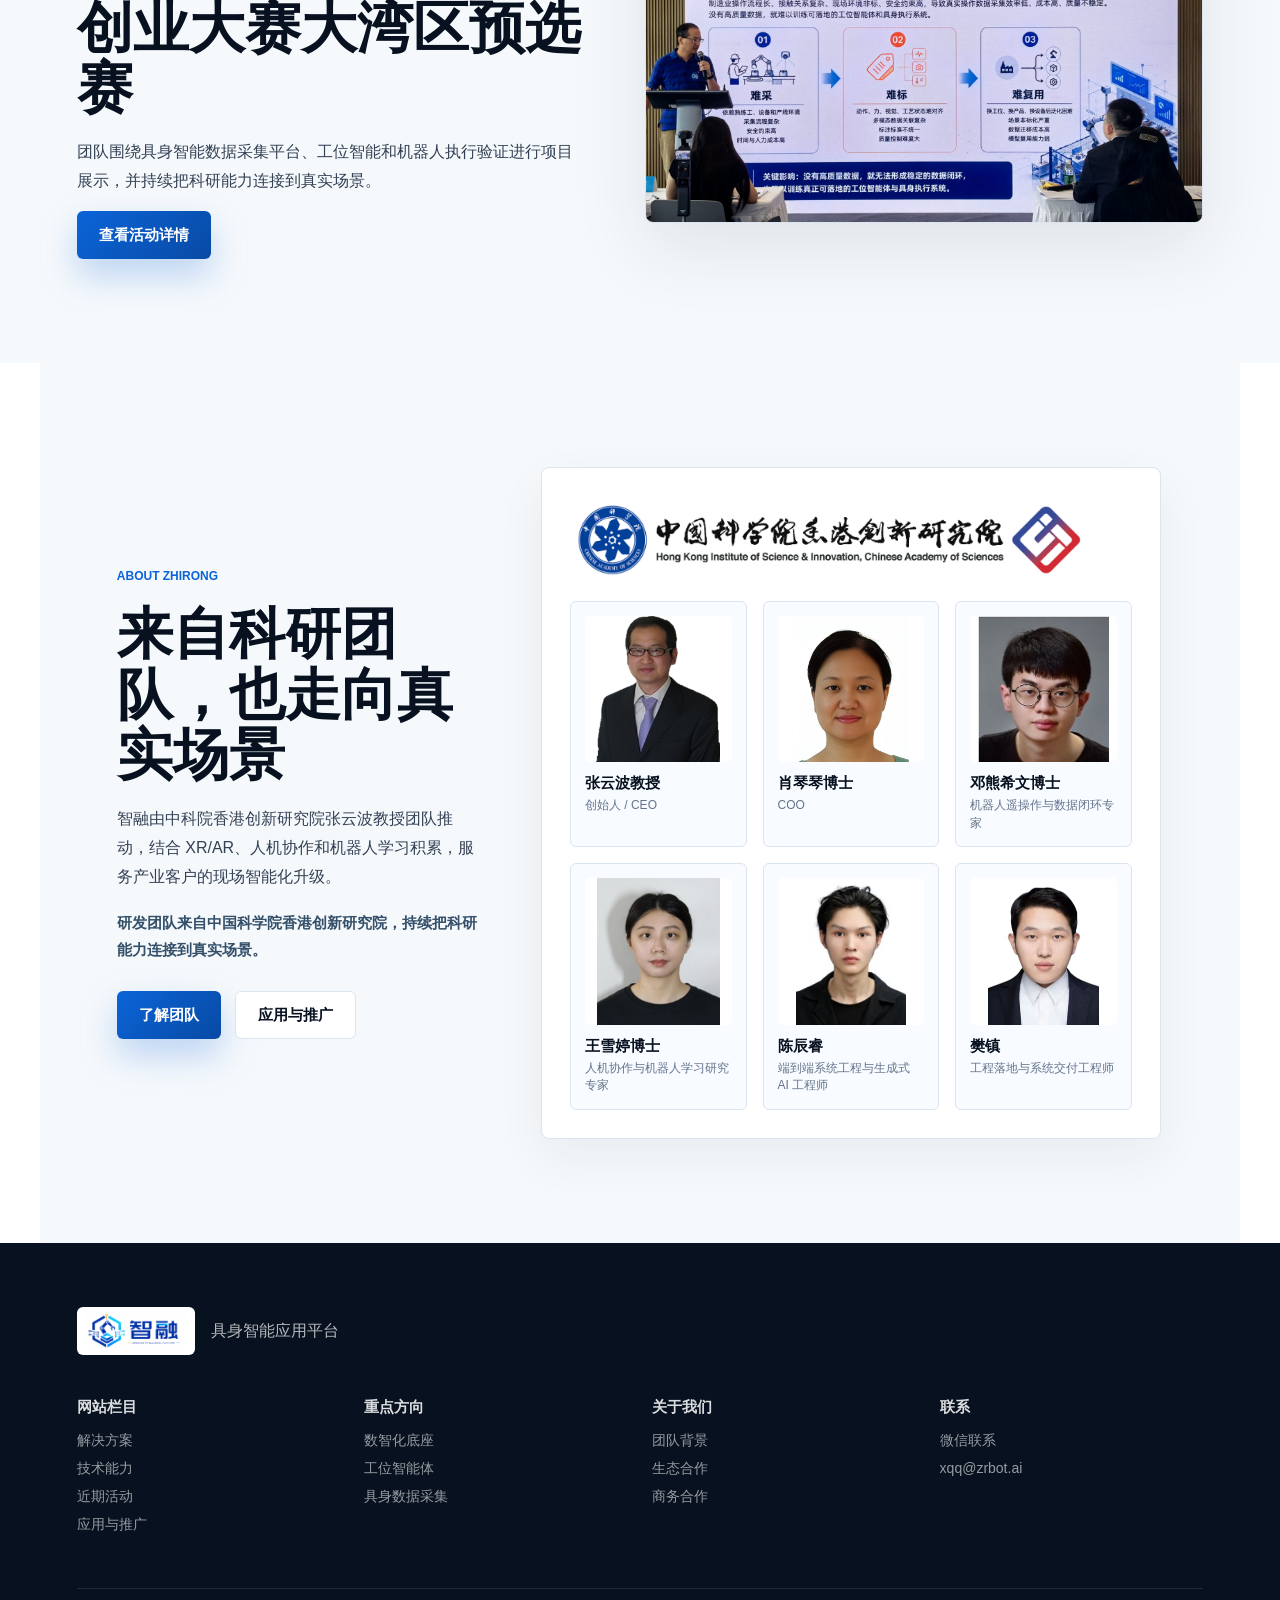
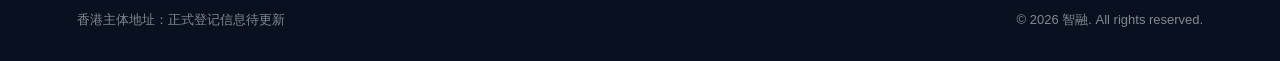
==== commit d5df917f: "Update Yunbo Zhang title" ====
--- a/index.html
+++ b/index.html
@@ -176,7 +176,7 @@
             <article>
               <img src="assets/team/zhang-yunbo.png" alt="张云波教授" />
               <strong>张云波教授</strong>
-              <span>CEO</span>
+              <span>创始人 / CEO</span>
             </article>
             <article>
               <img src="assets/team/xiao-qinqin.png" alt="肖琴琴博士" />
